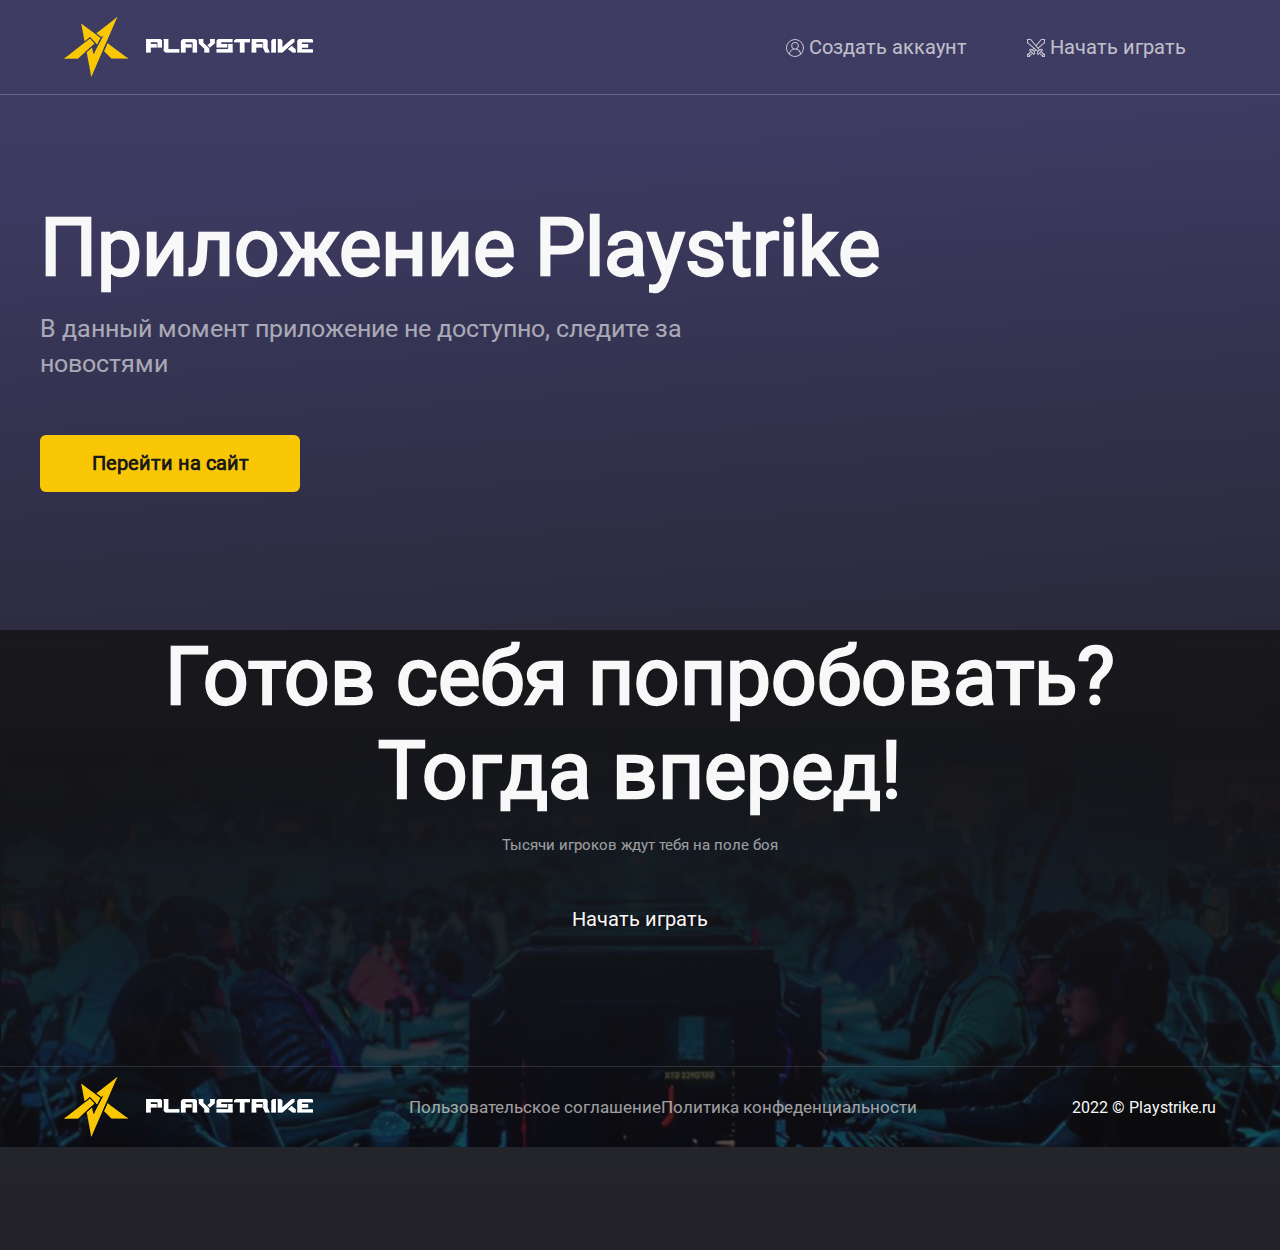
==== apps.html @ f4abbd1b "fix more" ====
<!DOCTYPE html>
<html lang="en">

<head>
	<meta charset="UTF-8">
	<meta http-equiv="X-UA-Compatible" content="IE=edge">
	<meta name="viewport" content="width=device-width, initial-scale=1.0">
	<link rel="icon" type="image/png" href="./assets/img/favicon.ico">
	<title>PlayStrike</title>
	<link rel="stylesheet" href='assets/css/reset.css'>
	<link rel="stylesheet" href='assets/css/swiper.min.css'>
	<link rel="stylesheet" href='assets/css/style.css'>
	<link rel="stylesheet" href='assets/css/wowjs.css'>
</head>

<body>
<div class="preloader">
  <div class="preloader__row">
    <div class="preloader__item"></div>
    <div class="preloader__item"></div>
  </div>
</div>
<header>
<div id="trailer" class="is_overlay" style="height: 70vh;min-height: 600px;">   

<div class="wallopers">
    <div class="headerMenu">
	<div class="headerMenuContent">
		<div class="logotype">
        
        <a href="#"><img src="assets/img/icons/playstrike.png"></a>
        </div>
<!---->
		<div class="navigatoin">
<!--
			<a href="">Главная</a>
			<a href="">Трансляции</a>
			<a href="">Лиги</a>
			<a href="">Приложение</a>
			<a href="">Аналитика</a>
-->
    <a href="https://my.playstrike.ru/auth/signup"><svg width="18" height="18" viewBox="0 0 18 18" xmlns="http://www.w3.org/2000/svg" class="zK0LQ"><path d="M15.364 2.636A8.941 8.941 0 0 0 9 0a8.941 8.941 0 0 0-6.364 2.636A8.941 8.941 0 0 0 0 9a8.94 8.94 0 0 0 2.636 6.364A8.941 8.941 0 0 0 9 18a8.941 8.941 0 0 0 6.364-2.636A8.941 8.941 0 0 0 18 9a8.941 8.941 0 0 0-2.636-6.364zM3.906 15.092A5.149 5.149 0 0 1 9 10.562c1.37 0 2.658.533 3.627 1.502a5.125 5.125 0 0 1 1.467 3.028A7.91 7.91 0 0 1 9 16.945a7.909 7.909 0 0 1-5.094-1.853zM9 9.475A2.737 2.737 0 0 1 6.266 6.74 2.737 2.737 0 0 1 9 4.008a2.737 2.737 0 0 1 2.734 2.733A2.737 2.737 0 0 1 9 9.475zm6.002 4.726a6.184 6.184 0 0 0-1.63-2.883 6.164 6.164 0 0 0-2.251-1.44 3.787 3.787 0 1 0-4.24.002c-.77.28-1.482.714-2.095 1.284A6.164 6.164 0 0 0 2.997 14.2 7.912 7.912 0 0 1 1.055 9c0-4.381 3.564-7.945 7.945-7.945S16.945 4.619 16.945 9a7.911 7.911 0 0 1-1.943 5.2z" fill="#FFF"></path></svg> Создать аккаунт</a>
    <a href="https://my.playstrike.ru/auth/signin"><svg width="18" height="18" viewBox="0 0 18 18" xmlns="http://www.w3.org/2000/svg" class="zK0LQ"><path d="M18 0h-3.936L8.999 6.003 3.937 0H0v3.937L6.278 9.23l-.867 1.028a2.635 2.635 0 0 0-3.262.371l-.373.373 1.492 1.492-2.341 2.34H0V18h3.164v-.927l2.341-2.34 1.492 1.49.373-.372a2.64 2.64 0 0 0 .37-3.262L9 11.527l1.26 1.062a2.64 2.64 0 0 0 .37 3.262l.373.373 1.492-1.492 2.34 2.341V18H18v-3.164h-.927l-2.34-2.341 1.49-1.492-.372-.373a2.635 2.635 0 0 0-3.263-.37l-.865-1.027L18 3.936V0zM2.11 16.945H1.054v-1.054h.309l.745.745v.31zm.745-1.054l-.746-.746 1.905-1.904.61.61.135.135-1.904 1.905zm4.078-1.223L3.33 11.067a1.582 1.582 0 0 1 1.801.31l1.492 1.49c.486.487.589 1.213.309 1.801zm.111-2.871l-.84-.841.88-1.045 1.099.926-1.139.96zm9.901 4.094v1.054h-1.054v-.309l.745-.745h.31zm-1.054-.746l-.746.746-1.904-1.905.135-.135.61-.61 1.905 1.904zm-3.023-3.769a1.582 1.582 0 0 1 1.8-.31l-3.6 3.602a1.585 1.585 0 0 1 .308-1.8l1.492-1.492zm-1.072-.42l-.84.84-9.901-8.35V1.055h2.391l8.35 9.901zm5.15-7.51l-5.903 4.98-1.354-1.605 4.865-5.766h2.391v2.391z" fill="#FFF"></path></svg> Начать играть</a>
		</div>

<!-- 		<div class="users">
		    <a href="Создать аккаунт"></a><a href="Войти"></a>
		</div> -->
	</div>
</div>
	<section class="main wow fadeInDown" data-wow-duration="2s"style="padding-top:12vh;margin: 0 auto;min-height: 600px;">
		<div class="container">
			<!-- <div class="main__logo">
				<img src="./assets/img/icons/logo-icon.svg" alt="">
			</div> -->
			<h1 class="main__title title">Приложение Playstrike </h1>
			<p class="main__description">В данный момент приложение не доступно, следите за новостями</p>
			<a href="https://my.playstrike.ru/auth/signup" class="button_yellow" style="margin:0; width:150px;">Перейти на сайт</a>

			<!--<div class="main__buttons df-jcsb-aic">
				<a class="button button_yellow-transparent df-jcsb-aic" style="/*background: #FAC704;
    color: #161616;margin-right: 8vw;*/margin-right:2vw;" href="https://my.playstrike.ru/auth/signup">Скачать на Mac <img class="apple__icon" src="./assets/img/icons/apple-icon.svg" alt=""></a>
				<a class="button button_yellow-transparent df-jcsb-aic"> Скачать на Windows <img
						src="./assets/img/icons/windows-icon.svg" alt=""></a>

			</div>-->
		<!--	<a href=""><p class="macos">Скачать версию приложения для MacOS 

						</p></a>-->
		</div>
	</section>

</div> 



</div>



</header>

	<!-- <header class="page__header df-jcsb-aic wow fadeInDown" data-wow-duration="0.5s">
		<a href="#">
			Для партнёров 
		</a>
		<div class="header__buttons df-jcsb-aic">
			<a class="button_white button">
				<img src="./assets/img/icons/download.svg" alt="">
				Скачать клиент
			</a>
			<a class="button button_yellow" href="https://my.playstrike.ru/">
				Личный кабинет
			</a>
			<div class="page__language js-dropdown">
				<p class="current__language">Ru <img src="./assets/img/icons/language-arrow.svg" alt="">
				</p>
				<ul class="page__language">
					<li>Ru</li>
					<li>En</li>
				</ul>
			</div>
		</div>
	</header> -->


<!--
	<section class="partners wow fadeInDown" data-wow-duration="0.5s">
		<div class="partners__swiper">
			<div class="swiper-wrapper">
				<div class="swiper-slide partners__slide slide-1">
					<img src="./assets/img/partners/logo-1.png" alt="">
				</div>
				<div class="swiper-slide partners__slide slide-2">
					<img src="./assets/img/partners/logo-2.svg" alt="">
				</div>
				<div class="swiper-slide partners__slide slide-3">
					<img src="./assets/img/partners/logo-3.svg" alt="">
				</div>
				<div class="swiper-slide partners__slide slide-4">
					<img src="./assets/img/partners/logo-4.svg" alt="">
				</div>
				<div class="swiper-slide partners__slide slide-5">
					<img src="./assets/img/partners/logo-5.svg" alt="">
				</div>
				<div class="swiper-slide partners__slide slide-6">
					<img src="./assets/img/partners/logo-6.svg" alt="">
				</div>
				<div class="swiper-slide partners__slide slide-7">
					<img src="./assets/img/partners/logo-7.svg" alt="">
				</div>
			</div>
		</div>
	</section>
-->
<!--
	<section class="benefits wow fadeInUp" data-wow-duration="1s" style="margin-top: 6vh;">
		<div class="container df-jcsb-aic">
			<div class="benefits__card card wow fadeInUp" data-wow-duration="0.5s" data-wow-delay="0.5s">
				<img class="benefits__image" src="./assets/img/benefits/1.png" alt="">
				<div class="benefits__text">
					<p class="benefits__title">Турниры PlayStrike</p>
					<p class="benefits__description">Профессиональные и любительские турниры с большими призовыми фондами</p>
				</div>
			</div>
			<div class="benefits__card card wow fadeInUp" data-wow-duration="0.5s" data-wow-delay="0.7s">
				<img class="benefits__image" src="./assets/img/benefits/2.png" alt="">
				<div class="benefits__text">
					<p class="benefits__title">Более 200 000 игроков</p>
					<p class="benefits__description">Играйте с друзьями и собирайте команды в огромном комьюнити игроков</p>
				</div>
			</div>
			<div class="benefits__card card wow fadeInUp" data-wow-duration="0.5s" data-wow-delay="0.9s">
				<img class="benefits__image" src="./assets/img/benefits/3.png" alt="">
				<div class="benefits__text">
					<p class="benefits__title">Быстрые сервера</p>
					<p class="benefits__description">Играйте с низким пингом на оффициальных серверах Steam</p>
				</div>
			</div>
			<div class="benefits__card card wow fadeInUp" data-wow-duration="0.5s" data-wow-delay="1.1s">
				<img class="benefits__image" src="./assets/img/benefits/4.png" alt="">
				<div class="benefits__text">
					<p class="benefits__title">Античит</p>
					<p class="benefits__description">Античит PlayStrike нового поколения обеспечит честную игру</p>
				</div>
			</div>
		</div>
	</section>
-->
<!-- 	<section class="news news__container wow fadeInUp" data-wow-duration="0.5s" style="    background: #2223299c;
	    padding-top: 42px;">
	    <h2 class="promotions__title title" style="margin-bottom: 4.8vh;">Свежие новости</h2>
	    <div class="news__swiper">
	        <div class="swiper-wrapper">
	            <div class="swiper-slide">
	                <img src="./assets/img/tournaments/1.png" alt="">
	                <p class="news__title">----<span class="online">Онлайн</span>---- NAC Sport Championship 2020</p>
	            </div>
	            <div class="swiper-slide">
	                <img src="./assets/img/tournaments/2.png" alt="">
	                <p class="news__title">----<span class="online">Онлайн</span>---- MAJOR STOCKHOLM 2021</p>
	            </div>
	            <div class="swiper-slide">
	                <img src="./assets/img/tournaments/3.png" alt="">
	                <p class="news__title">----<span class="online">Онлайн</span>---- THE ELEAGUE - CS:GO Premier</p>
	            </div>
	            <div class="swiper-slide">
	                <img src="./assets/img/tournaments/4.png" alt="">
	                <p class="news__title">----<span class="online">Онлайн</span>---- IEM KATOWICE CS:GO</p>
	            </div>
	        </div>
	        <div class="swiper__arrows">
	            <button class="swiper-button-prev news__arrow news__arrow_left"></button>
	            <button class="swiper-button-next news__arrow news__arrow_right"></button>
	        </div>
	    </div>
	</section> -->
<!--

	<section class="games">
		<div class="container df-jcsb-aic">
			<div class="games__card active js-game  wow slideInLeft" data-wow-duration="0.5s">
				<div class="games__image">
					<img class="games-img-pc" src="./assets/img/backgrounds/game-dota-preview.png" alt="">
					<img class="games__image_gold-wrapper games-img-pc" src="./assets/img/backgrounds/game-dota-back.svg" alt="">
					<img class="games-img-phone" src="./assets/img/backgrounds/game-dota-preview-mobile.png" alt="">
					<a  href="https://my.playstrike.ru/" class="games__download">Создать аккаунт</a>
				</div>
				<p class="games__title">DOTA 2</p>
			</div>
			<div class="games__card js-game  wow slideInRight" data-wow-duration="0.5s">
				<div class="games__image">
					<img class="games-img-pc" src="./assets/img/backgrounds/game-cs-preview.png" alt="">
					<img class="games__image_gold-wrapper games-img-pc" src="./assets/img/backgrounds/game-cs-back.svg" alt="">
					<img class="games-img-phone" src="./assets/img/backgrounds/game-cs-preview-mobile.png" alt="">
					<a href="https://my.playstrike.ru/" class="games__download">Создать аккаунт</a>
				</div>
				<p class="games__title"> CS:GO</p>
			</div>
		</div>
	</section>
	<section class="instructions">
		<div class="container wow fadeInUp" data-wow-duration="0.5s">
			<h2 class="instructions__title">Как играть</h2>
			<div class="df-jcsb-aic instructions__cards">
				<div class="instructions__card card">
					<img class="instructions__image" src="./assets/img/instructions/1.png" alt="">
					<p class="instructions__number">1</p>
					<p class="instructions__card-text">Регистрируй аккаунт</p>
				</div>
				<div class="instructions__card card">
					<img class="instructions__image" src="./assets/img/instructions/2.png" alt="">
					<p class="instructions__number">2</p>
					<p class="instructions__card-text">Пополняй счёт</p>
				</div>
				<div class="instructions__card card">
					<img class="instructions__image" src="./assets/img/instructions/3.png" alt="">
					<p class="instructions__number">3</p>
					<p class="instructions__card-text">Подключайся к матчу или создавай свой</p>
				</div>
				<div class="instructions__card card">
					<img class="instructions__image" src="./assets/img/instructions/4.png" alt="">
					<p class="instructions__number">4</p>
					<p class="instructions__card-text">Играй и побеждай</p>
				</div>
				<div class="instructions__card card">
					<img class="instructions__image" src="./assets/img/instructions/5.png" alt="">
					<p class="instructions__number">5</p>
					<p class="instructions__card-text">Легко выводи выигрыш</p>
				</div>
			</div>
		</div>
	</section>

	<section class="promotions">
		<div class="container wow slideInRight" data-wow-duration="0.5s">
			<h2 class="promotions__title title"> Акции и бонусы от PlayStrike</h2>
			<div class="promotions__card">
				<div class="promotions__card-title">Акции и бонусы</div>
				<div class="promotions__card-descriptions">Пополни баланс  сегодня и получи Profeccional подписку на 30 дней</div>
				<a href="https://my.playstrike.ru/" class="button button_white promotions__button">Создать аккаунт</a>
			</div>
		</div>
	</section>
-->
<!--
	<section class="players wow fadeInUp" data-wow-duration="0.5s">
		<div class="container">
			<h2 class="professional__title title">Профессиональные игроки</h2>
			<p class="players__description">Повседневная практика показывает, что сложившаяся структура организации требуют
				определения и уточнения системы обучения кадров, соответствует насущным потребностям.</p>
			<div class="players__swiper-small">
				<div class="swiper-wrapper">
					<div class="swiper-slide">
						<img src="./assets/img/players/1.png" alt="">
						<p class="players__slider-small-title">
							DEAMOND
						</p>
					</div>
					<div class="swiper-slide">
						<img src="./assets/img/players/2.png" alt="">
						<p class="players__slider-small-title">
							KILLMONGER
						</p>
					</div>
					<div class="swiper-slide">
						<img src="./assets/img/players/3.png" alt="">
						<p class="players__slider-small-title">
							4GAMER
						</p>
					</div>
					<div class="swiper-slide">
						<img src="./assets/img/players/4.png" alt="">
						<p class="players__slider-small-title">
							PLAYDOGGER
						</p>
					</div>
					<div class="swiper-slide">
						<img src="./assets/img/players/5.png" alt="">
						<p class="players__slider-small-title">
							GOODKILLER
						</p>
					</div>
				</div>
				<div class="swiper__arrows">
					<button class="swiper-button-prev players__arrow players__arrow_left"></button>
					<button class="swiper-button-next players__arrow players__arrow_right"></button>
				</div>
			</div>
		</div>
		<div class="container">
			<div class="players__swiper">
				<div class="swiper-wrapper">
					<div class="swiper-slide">
						<div class="slider__wrapper">
							<img src="./assets/img/players/1.png" alt="">
							<div class="players__info">
								<p class="players__info-nickname">
									DEAMOND
								</p>
								<p class="players__info-name">
									Ивана Сирнова
								</p>
								<p class="players__info-team">
									Team: NAVI
								</p>
								<p class="players__info-description">
									Я знаком с проектом PlayStrike уже несколько месяцев и остаюсь доволен высоким уровнем
									профессионализма
									команды, которая совершенствует свой продукт каждый день.
								</p>
							</div>
						</div>
					</div>
					<div class="swiper-slide">
						<div class="slider__wrapper">
							<img src="./assets/img/players/2.png" alt="">
							<div class="players__info">
								<p class="players__info-nickname">
									Killmonger
								</p>
								<p class="players__info-name">
									Никита Ильин
								</p>
								<p class="players__info-team">
									Team: NAVI
								</p>
								<p class="players__info-description">
									Проект "PlayStrike" подарил нам один из самых удобных игровых сервисов. Вспоминая начало своей
									карьеры,
									могу сказать с увереностью, что подобного ресурса очень не хватало.
								</p>
							</div>
						</div>
					</div>
					<div class="swiper-slide">
						<div class="slider__wrapper">
							<img src="./assets/img/players/3.png" alt="">
							<div class="players__info">
								<p class="players__info-nickname">
									4gamer
								</p>
								<p class="players__info-name">
									Сергей Харитонов
								</p>
								<p class="players__info-team">
									Team: NAVI
								</p>
								<p class="players__info-description">
									Хочу отметить прекрасную логику и прозрачность ресурса - четкая система ранжирования уровней игроков,
									позволяет соперничать с опонентами соответсвующего уровня.
								</p>
							</div>
						</div>
					</div>
					<div class="swiper-slide">
						<div class="slider__wrapper">
							<img src="./assets/img/players/4.png" alt="">
							<div class="players__info">
								<p class="players__info-nickname">
									PlayDogger
								</p>
								<p class="players__info-name">
									Александр Блуд
								</p>
								<p class="players__info-team">
									Team: NAVI
								</p>
								<p class="players__info-description">
									Очень доволен предоставленной свободой действий в платформе: гибкое создание турнира, формирование
									команды, общение и стриминг - все это дает гибкость и вариативность принимаемых решений.
								</p>
							</div>
						</div>
					</div>
					<div class="swiper-slide">
						<div class="slider__wrapper">
							<img src="./assets/img/players/5.png" alt="">
							<div class="players__info">
								<p class="players__info-nickname">
									GoodKiller
								</p>
								<p class="players__info-name">
									Никита Кожевников
								</p>
								<p class="players__info-team">
									Team: NAVI
								</p>
								<p class="players__info-description">
									Прозрачная партнерская система и функционал стриминга помогает мне транслировать свои игры и общаться
									с
									аудиторией и за рамками профессиональной деятельности.
								</p>
							</div>
						</div>
					</div>
				</div>
			</div>
        </div>
	</section>
	
-->
	
	
<!--
	<section class="banner">
		<div class="container  df-jcsb-aic">
			<p>Бонус 500 BS для новых игроков</p>
			<a href="https://my.playstrike.ru/" class="button button_yellow">Создать аккаунт</a>
		</div>
	</section>
	<section class="stars wow fadeInUp" data-wow-duration="0.5s">
		<div class="container">
			<div class="stars__banner df-jcsb-aic">
				<div class="stars__banner-card">
					<p class="stars__banner-title">20000</p>
					<p class="stars__banner-description">Игроков</p>
				</div>
				<div class="stars__banner-card">
					<p class="stars__banner-title">87</p>
					<p class="stars__banner-description">Турниров</p>
				</div>
				<div class="stars__banner-card">
					<p class="stars__banner-title">5172</p>
					<p class="stars__banner-description">Матчей сыграно</p>
				</div>
			</div>

			<h2 class="stars__title title  wow fadeInUp" data-wow-duration="0.5s">Звёзды PlayStrike</h2>
			<p class="stars__description  wow fadeInUp" data-wow-duration="0.5s">Задача организации, в особенности же новая
				модель организационной деятельности
				позволяет </p>

			<div class="stars__cards">
				<div class="stars__card df-jcsb-aic  wow fadeInLeft" data-wow-duration="0.5s">
					<div class="stars__team df-jcsb-aic">
						<img class="stars__team-logo" src="./assets/img/teams/logo-team-7.png" alt="">
						<p class="stars__team-name">PlayFair Display$$$</p>
					</div>
					<div class="stars__info df-jcsb-aic">
						<div class="stars__rating">
							<p class="stars__info-title">Рейтинг</p>
							<p class="stars__info-text">2971</p>
						</div>
						<div class="stars__tournaments">
							<p class="stars__info-title">Турниров</p>
							<p class="stars__info-text">45</p>
						</div>
						<div class="stars__earned">
							<p class="stars__info-title">Выиграно</p>
							<p class="stars__info-text">200 029 BS</p>
						</div>
						<div class="stars__members">
							<p class="stars__info-title">Участников</p>
							<p class="stars__info-text">14/15</p>
						</div>
					</div>
					<div class="stars__achievments df-jcsb-aic">
						<img src="./assets/img/awards/1.png" alt="">
						<img src="./assets/img/awards/2.png" alt="">
						<img src="./assets/img/awards/3.png" alt="">
						<img src="./assets/img/awards/4.png" alt="">

					</div>
				</div>
				<div class="stars__card df-jcsb-aic wow fadeInRight" data-wow-duration="0.5s">
					<div class="stars__team df-jcsb-aic">
						<img class="stars__team-logo" src="./assets/img/teams/logo-team-6.png" alt="">
						<p class="stars__team-name">PlayFair Display$$$</p>
					</div>
					<div class="stars__info df-jcsb-aic">
						<div class="stars__rating">
							<p class="stars__info-title">Рейтинг</p>
							<p class="stars__info-text">2940</p>
						</div>
						<div class="stars__tournaments">
							<p class="stars__info-title">Турниров</p>
							<p class="stars__info-text">40</p>
						</div>
						<div class="stars__earned">
							<p class="stars__info-title">Выиграно</p>
							<p class="stars__info-text">190 095 BS</p>
						</div>
						<div class="stars__members">
							<p class="stars__info-title">Участников</p>
							<p class="stars__info-text">12/15</p>
						</div>
					</div>
					<div class="stars__achievments df-jcsb-aic">
						<img src="./assets/img/awards/1.png" alt="">
						<img src="./assets/img/awards/3.png" alt="">
						<img src="./assets/img/awards/4.png" alt="">
					</div>
				</div>
				<div class="stars__card df-jcsb-aic wow fadeInLeft" data-wow-duration="0.5s">
					<div class="stars__team df-jcsb-aic">
						<img class="stars__team-logo" src="./assets/img/teams/logo-team-3.png" alt="">
						<p class="stars__team-name">PlayFair Display$$$</p>
					</div>
					<div class="stars__info df-jcsb-aic">
						<div class="stars__rating">
							<p class="stars__info-title">Рейтинг</p>
							<p class="stars__info-text">2853</p>
						</div>
						<div class="stars__tournaments">
							<p class="stars__info-title">Турниров</p>
							<p class="stars__info-text">38</p>
						</div>
						<div class="stars__earned">
							<p class="stars__info-title">Выиграно</p>
							<p class="stars__info-text">180 571 BS</p>
						</div>
						<div class="stars__members">
							<p class="stars__info-title">Участников</p>
							<p class="stars__info-text">15/15</p>
						</div>
					</div>
					<div class="stars__achievments df-jcsb-aic">
						<img src="./assets/img/awards/1.png" alt="">
						<img src="./assets/img/awards/2.png" alt="">
						<img src="./assets/img/awards/4.png" alt="">
					</div>
				</div>
				<div class="stars__card df-jcsb-aic wow fadeInRight" data-wow-duration="0.5s">
					<div class="stars__team df-jcsb-aic">
						<img class="stars__team-logo" src="./assets/img/teams/logo-team-4.png" alt="">
						<p class="stars__team-name">PlayFair Display$$$</p>
					</div>
					<div class="stars__info df-jcsb-aic">
						<div class="stars__rating">
							<p class="stars__info-title">Рейтинг</p>
							<p class="stars__info-text">2734</p>
						</div>
						<div class="stars__tournaments">
							<p class="stars__info-title">Турниров</p>
							<p class="stars__info-text">60</p>
						</div>
						<div class="stars__earned">
							<p class="stars__info-title">Выиграно</p>
							<p class="stars__info-text">150 345 BS</p>
						</div>
						<div class="stars__members">
							<p class="stars__info-title">Участников</p>
							<p class="stars__info-text">15/15</p>
						</div>
					</div>
					<div class="stars__achievments df-jcsb-aic">
						<img src="./assets/img/awards/1.png" alt="">
						<img src="./assets/img/awards/2.png" alt="">
						<img src="./assets/img/awards/3.png" alt="">
					</div>
				</div>
				<div class="stars__card df-jcsb-aic wow fadeInLeft" data-wow-duration="0.5s">
					<div class="stars__team df-jcsb-aic">
						<img class="stars__team-logo" src="./assets/img/teams/logo-team-5.png" alt="">
						<p class="stars__team-name">PlayFair Display$$$</p>
					</div>
					<div class="stars__info df-jcsb-aic">
						<div class="stars__rating">
							<p class="stars__info-title">Рейтинг</p>
							<p class="stars__info-text">2537</p>
						</div>
						<div class="stars__tournaments">
							<p class="stars__info-title">Турниров</p>
							<p class="stars__info-text">29</p>
						</div>
						<div class="stars__earned">
							<p class="stars__info-title">Выиграно</p>
							<p class="stars__info-text">148 546 BS</p>
						</div>
						<div class="stars__members">
							<p class="stars__info-title">Участников</p>
							<p class="stars__info-text">15/15</p>
						</div>
					</div>
					<div class="stars__achievments df-jcsb-aic">
						<img src="./assets/img/awards/2.png" alt="">
						<img src="./assets/img/awards/3.png" alt="">
						<img src="./assets/img/awards/4.png" alt="">
					</div>
				</div>
			</div>
		</div>
	</section>
-->
<!--

	<section class="statistic">
		<div class="container statistic__wrapper">
			<img src="./assets/img/previews/app-preview-1.png" class=" wow fadeInLeft" data-wow-duration="0.5s" alt="">
			<div class="statistic__info wow fadeInRight" data-wow-duration="0.5s">
				<h2 class="statistic__title">Подробная статистика</h2>
				<p class="statistic__description">
					Подробная расширенная статистика позволит вам отслеживать свой прогресс по
					мере повышения рейтинга. Гибкая система оценок позволит Вам ставить новые цели и достигать их каждый день, а
					отбор экспертами PlayStrike будет основываться на ваших рейтинговых достижениях.
				</p>
				<a href="https://my.playstrike.ru/" class="button button_yellow">Создать аккаунт</a>
			</div>
		</div>
	</section>

	<section class="application">
		<div class="container application__wrapper">
			<div class="application__info wow fadeInLeft" data-wow-duration="0.5s">
				<h2 class="application__title">Удобное приложение PlayStrike</h2>
				<p class="application__description">
					Повседневная практика показывает, что сложившаяся структура организации требуют определения и уточнения
					системы обучения кадров, соответствует насущным потребностям. Идейные соображения высшего порядка, а также
					рамки и место обучения кадров требуют определения и уточнения системы обучения кадров
				</p>
				<div class="application__platforms">
					<div class="platform__card">
						<img src="./assets/img/icons/pk-icon.svg" alt="">
						<p>
							ПК
						</p>
					</div>
					<div class="platform__card">
						<img src="./assets/img/icons/browser-icon.svg" alt="">
						<p>
							Браузер
						</p>
					</div>
					<div class="platform__card">
						<img src="./assets/img/icons/phone-icon.svg" alt="">
						<p>
							Телефоны
						</p>
					</div>
				</div>
				<div class="application__buttons df-jcsb-aic">
					<a class="button button_yellow-transparent df-jcsb-aic">Скачать на Mac <img class="apple__icon"
							src="./assets/img/icons/apple-icon.svg" alt=""></a>
					<a class="button button_yellow-transparent df-jcsb-aic"> Скачать на Windows <img
							src="./assets/img/icons/windows-icon.svg" alt=""></a>
				</div>
			</div>
			<img class="application__image wow fadeInRight" data-wow-duration="0.5s"
				src="./assets/img/previews/app-preview-2.png" alt="">
		</div>
	</section>
-->

<div class="neFooter">
    <div class="neFooterContent">
        <div class="footerAgit" style="">
        <h1>Готов себя попробовать? Тогда вперед!</h1>
        <p>Тысячи игроков ждут тебя на поле боя</p>
        <a href="https://my.playstrike.ru/auth/signup">Начать играть</a>
        </div>
        <div class="footerLink">
            <div class="footerLinkContent">
            <div class="logoFooter"><img src="assets/img/icons/playstrike.png" alt=""></div>
            <div class="documents">
            <a href="">Пользовательское соглашение</a>
            <a href="">Политика конфеденциальности</a></div>
            <div class="social"></div>
            <span>2022 © Playstrike.ru</span>
        </div>
        </div>
    </div>
</div>


<!--

	<footer class="footer">
		<div class="container">
			<div class="df-jcsb-aic">
				<a href="#">
					<img class="footer__logo" src="./assets/img/icons/logo-icon.svg" alt="">
				</a>
				<div class="footer__menu">
					<div class="menu__item">
						<p class="menu__title"> Новости
						</p>
						<div class="menu__links">
							<a href="#" class="menu__link">Обновление 1.2</a>
							<a href="#" class="menu__link">Рейтинг игроков</a>
							<a href="#" class="menu__link">Лучшие команды</a>
						</div>
					</div>
					<div class="menu__item">
						<p class="menu__title"> Турниры
						</p>
						<div class="menu__links">
							<a href="#" class="menu__link">Любительские</a>
							<a href="#" class="menu__link">Профессионаьные</a>
							<a href="#" class="menu__link">Трансляции</a>
						</div>
					</div>
					<div class="menu__item">
						<p class="menu__title"> Трансляции
						</p>
						<div class="menu__links">
							<a href="#" class="menu__link">Прямые эфиры</a>
							<a href="#" class="menu__link">Записи матчей</a>
							<a href="#" class="menu__link">Турнирные игры</a>
						</div>
					</div>
					<div class="menu__item">
						<p class="menu__title"> О PlayStrike
						</p>
						<div class="menu__links">
							<a href="#" class="menu__link">Поддержка</a>
							<a href="#" class="menu__link">Партнёрам</a>
							<a href="#" class="menu__link">Как играть</a>
						</div>
					</div>
				</div>
				<div class="footer__buttons">
					<a class="button button_white df-jcsb-aic">Скачать на Mac <img class="apple__icon"
							src="./assets/img/icons/apple-icon-white.svg" alt=""></a>
					<a class="button button_white df-jcsb-aic"> Скачать на Windows <img
							src="./assets/img/icons/windows-icon-white.svg" alt=""></a>
					<div class="footer__socials df-jcsb-aic">
						<a class="footer__social-link" href="">
							<svg viewBox="0 0 11 23" fill="none">
								<path
									d="M2.80805 23V12.2077H0V8.322H2.80805V5.00307C2.80805 2.39504 4.46677 0 8.28882 0C9.83631 0 10.9806 0.150765 10.9806 0.150765L10.8904 3.77938C10.8904 3.77938 9.72344 3.76784 8.44996 3.76784C7.07167 3.76784 6.85085 4.41333 6.85085 5.48469V8.322H11L10.8195 12.2077H6.85085V23H2.80805Z"
									fill="#F8F8F8" class="icon__path"></path>
							</svg>
						</a>
						<a class="footer__social-link" href="">
							<svg viewBox="0 0 27 27" fill="none">
								<path
									d="M13.4964 8.99808C11.0175 8.99808 8.99454 11.0211 8.99454 13.5C8.99454 15.9789 11.0175 18.0019 13.4964 18.0019C15.9752 18.0019 17.9982 15.9789 17.9982 13.5C17.9982 11.0211 15.9752 8.99808 13.4964 8.99808ZM26.9985 13.5C26.9985 11.6357 27.0154 9.78837 26.9107 7.92748C26.806 5.76602 26.3129 3.84773 24.7324 2.26716C23.1485 0.683215 21.2336 0.19351 19.0722 0.0888138C17.2079 -0.0158819 15.3606 0.00100455 13.4997 0.00100455C11.6355 0.00100455 9.78819 -0.0158819 7.92734 0.0888138C5.76592 0.19351 3.84766 0.686593 2.26712 2.26716C0.683203 3.85111 0.193506 5.76602 0.0888122 7.92748C-0.0158816 9.79174 0.00100453 11.6391 0.00100453 13.5C0.00100453 15.3609 -0.0158816 17.2116 0.0888122 19.0725C0.193506 21.234 0.68658 23.1523 2.26712 24.7328C3.85103 26.3168 5.76592 26.8065 7.92734 26.9112C9.79156 27.0159 11.6389 26.999 13.4997 26.999C15.364 26.999 17.2113 27.0159 19.0722 26.9112C21.2336 26.8065 23.1518 26.3134 24.7324 24.7328C26.3163 23.1489 26.806 21.234 26.9107 19.0725C27.0188 17.2116 26.9985 15.3643 26.9985 13.5ZM13.4964 20.4268C9.66323 20.4268 6.56969 17.3332 6.56969 13.5C6.56969 9.66679 9.66323 6.57319 13.4964 6.57319C17.3295 6.57319 20.423 9.66679 20.423 13.5C20.423 17.3332 17.3295 20.4268 13.4964 20.4268ZM20.7067 7.90722C19.8118 7.90722 19.089 7.18448 19.089 6.2895C19.089 5.39452 19.8118 4.67179 20.7067 4.67179C21.6017 4.67179 22.3244 5.39452 22.3244 6.2895C22.3247 6.50202 22.283 6.7125 22.2018 6.90889C22.1206 7.10528 22.0015 7.28373 21.8512 7.434C21.7009 7.58427 21.5225 7.70342 21.3261 7.78462C21.1297 7.86583 20.9192 7.90749 20.7067 7.90722Z"
									fill="#F4F1EA" class="icon__path"></path>
							</svg>
						</a>

						<a class="footer__social-link" href="">
							<svg viewBox="0 0 23 23" fill="none">
								<path
									d="M22.6579 4.7311C21.8577 5.08568 20.998 5.32527 20.0943 5.43356C21.0268 4.87561 21.7244 3.99746 22.057 2.96298C21.1809 3.48334 20.2221 3.84962 19.2222 4.04589C18.5499 3.32797 17.6593 2.85212 16.6887 2.69222C15.7182 2.53232 14.722 2.69732 13.8548 3.16159C12.9877 3.62587 12.2981 4.36345 11.8931 5.25982C11.488 6.15619 11.3903 7.16119 11.615 8.11881C9.83986 8.02968 8.1033 7.56829 6.51802 6.76459C4.93274 5.96089 3.53417 4.83284 2.41307 3.45364C2.02974 4.11489 1.80932 4.88156 1.80932 5.69806C1.8089 6.4331 1.98991 7.15688 2.33629 7.80518C2.68268 8.45348 3.18373 9.00626 3.79499 9.41448C3.08609 9.39192 2.39283 9.20037 1.77291 8.85577V8.91327C1.77284 9.94419 2.12944 10.9434 2.78221 11.7413C3.43498 12.5392 4.3437 13.0867 5.3542 13.2909C4.69657 13.4689 4.00711 13.4951 3.33787 13.3676C3.62297 14.2546 4.17832 15.0303 4.92618 15.5861C5.67403 16.1418 6.57695 16.4498 7.50853 16.4669C5.92712 17.7083 3.97409 18.3817 1.96362 18.3787C1.60748 18.3788 1.25165 18.358 0.897949 18.3164C2.9387 19.6286 5.31427 20.3249 7.74045 20.3222C15.9534 20.3222 20.4432 13.52 20.4432 7.62048C20.4432 7.42881 20.4384 7.23523 20.4297 7.04356C21.3031 6.41199 22.0569 5.62992 22.6559 4.73398L22.6579 4.7311Z"
									fill="#F8F8F8" class="icon__path"></path>
							</svg>
						</a>
						<a class="footer__social-link" href="">
							<svg viewBox="0 0 32 32" fill="none">
								<g clip-path="url(#clip0)">
									<path
										d="M31.3332 8.67594C31.152 8.02958 30.799 7.4444 30.3118 6.98261C29.8109 6.50661 29.1969 6.16612 28.5278 5.99327C26.0238 5.33327 15.9918 5.33327 15.9918 5.33327C11.8096 5.28569 7.62842 5.49497 3.47185 5.95994C2.80277 6.14556 2.18993 6.49365 1.68785 6.97327C1.19451 7.44794 0.83718 8.03327 0.650513 8.67461C0.202104 11.0903 -0.0157643 13.5431 -0.000153652 15.9999C-0.0161537 18.4546 0.20118 20.9066 0.650513 23.3253C0.83318 23.9639 1.18918 24.5466 1.68385 25.0173C2.17851 25.4879 2.79451 25.8279 3.47185 26.0079C6.00918 26.6666 15.9918 26.6666 15.9918 26.6666C20.1794 26.7143 24.3659 26.505 28.5278 26.0399C29.1969 25.8671 29.8109 25.5266 30.3118 25.0506C30.8052 24.5799 31.1558 23.9946 31.3318 23.3573C31.792 20.9425 32.0157 18.4887 31.9998 16.0306C32.0345 13.5621 31.811 11.0967 31.3332 8.67461V8.67594ZM12.8025 20.5653V11.4359L21.1492 16.0013L12.8025 20.5653Z"
										fill="#F4F1EA" class="icon__path"></path>
								</g>
								<defs>
									<clipPath id="clip0">
										<rect width="32" height="32" fill="white"></rect>
									</clipPath>
								</defs>
							</svg>
						</a>
					</div>
				</div>
			</div>
			<div class="footer__bottom">
				<a href="#">Пользовательское соглашение</a>
				<a href="#">Помощь</a>
				<a href="#">Все права защищены. 2021</a>
			</div>
		</div>
		<svg width="639" height="722" viewBox="0 0 126 143" fill="none" xmlns="http://www.w3.org/2000/svg"
		class="footer__back">
		<path
			d="M34.2261 15.8088L71.7106 49.3683L65.2214 65.0902L50.0422 46.4288L50.4525 48.4141L40.5359 57.6262L34.2261 15.8088Z"
			fill="#FAC704" />
		<path d="M50.9504 50.8967L60.1529 62.7016L27.6414 98.8003L0.40332 98.9503L50.9504 50.8967Z" fill="#FAC704" />
		<path
			d="M77.1265 43.9397L73.131 47.5999L63.5658 38.7246L104.496 0L53.7148 142.209L44.7026 83.3048L54.9196 72.5508L58.2117 88.2366L77.1265 43.9397Z"
			fill="#FAC704" />
		<path d="M85.4974 62.228L78.8032 81.1829L93.0449 98.5566L125.989 98.5965L85.4974 62.228Z" fill="#FAC704" />
	</svg>
	</footer>
-->
	<button class="to__top">
		<svg xmlns="http://www.w3.org/2000/svg" width="16" height="16" fill="none" class="bi bi-chevron-double-up" viewBox="0 0 16 16">
			<path fill-rule="evenodd" d="M7.646 2.646a.5.5 0 0 1 .708 0l6 6a.5.5 0 0 1-.708.708L8 3.707 2.354 9.354a.5.5 0 1 1-.708-.708l6-6z"/>
			<path fill-rule="evenodd" d="M7.646 6.646a.5.5 0 0 1 .708 0l6 6a.5.5 0 0 1-.708.708L8 7.707l-5.646 5.647a.5.5 0 0 1-.708-.708l6-6z"/>
		</svg>
	</button>
<script>
  window.onload = function () {
    document.body.classList.add('loaded');
  }
</script><script>
  window.onload = function () {
    document.body.classList.add('loaded_hiding');
    window.setTimeout(function () {
      document.body.classList.add('loaded');
      document.body.classList.remove('loaded_hiding');
    }, 500);
  }
</script>
	<script src='./assets/scripts/slider.js'></script>
	<script src='./assets/scripts/wow.js'></script>
	<script src='./assets/scripts/index.js'></script>
</body>

</html>
---- assets/css/style.css ----
/*
* Prefixed by https://autoprefixer.github.io
* PostCSS: v8.3.6,
* Autoprefixer: v10.3.1
* Browsers: last 10 version
*/

/*
* Prefixed by https://autoprefixer.github.io
* PostCSS: v8.3.6,
* Autoprefixer: v10.3.1
* Browsers: last 10 version
*/
.preloader {
	/*фиксированное позиционирование*/
	position: fixed;
	/* координаты положения */
	left: 0;
	top: 0;
	right: 0;
	bottom: 0;
	/* фоновый цвет элемента */
	background: #e0e0e0;
	background: #212122;
	/* размещаем блок над всеми элементами на странице (это значение должно быть больше, чем у любого другого позиционированного элемента на странице) */
	z-index: 9999999;
}

.preloader__row {
	position: relative;
	top: 50%;
	left: 50%;
	width: 70px;
	height: 70px;
	margin-top: -35px;
	margin-left: -35px;
	text-align: center;
	animation: preloader-rotate 2s infinite linear;
}

.preloader__item {
	position: absolute;
	display: inline-block;
	top: 0;
	background-color: #337ab7;
	background-color: #FAC706;
	border-radius: 100%;
	width: 35px;
	height: 35px;
	animation: preloader-bounce 2s infinite ease-in-out;
}

.preloader__item:last-child {
	top: auto;
	bottom: 0;
	animation-delay: -1s;
}

@keyframes preloader-rotate {
	100% {
		transform: rotate(360deg);
	}
}

@keyframes preloader-bounce {

	0%,
	100% {
		transform: scale(0);
	}

	50% {
		transform: scale(1);
	}
}

.loaded_hiding .preloader {
	transition: 0.3s opacity;
	opacity: 0;
}

.loaded .preloader {
	display: none;
}

* {
	-webkit-box-sizing: border-box;
	-moz-box-sizing: border-box;
	box-sizing: border-box;
	margin: 0;
	padding: 0;

}

html {
	scroll-behavior: smooth;

}

body {
	position: relative;
	background: -o-linear-gradient(top, rgba(37, 37, 44, 1) 0%, #0C0C0E 100%);
	background: -webkit-gradient(linear, left top, left bottom, from(rgba(37, 37, 44, 1)), to(#0C0C0E));
	background: linear-gradient(180deg, rgba(37, 37, 44, 1) 0%, #0C0C0E 100%);
	min-height: 100vh;
	position: relative;
	scrollbar-width: thin;
	scrollbar-color: #d4aa70 #e4e4e4;
	position: relative;
	overflow:hidden;
}
body.loaded {
	overflow-y:auto;

}
body:after {
	content: '';
	position: absolute;
	top: 0;
	left: 0;
	width: 100%;
	height: 1250px;
	opacity: .2;
	background: -o-radial-gradient(50% 24.92%, 145.91% 78.47%, rgba(34, 34, 40, 0) 0%, #232328 100%), -o-linear-gradient(top, rgba(12, 12, 14, 0) 0%, #232328 100%);
	background: radial-gradient(145.91% 78.47% at 50% 24.92%, rgba(34, 34, 40, 0) 0%, #232328 100%), -webkit-gradient(linear, left top, left bottom, from(rgba(12, 12, 14, 0)), to(#232328));
	background: radial-gradient(145.91% 78.47% at 50% 24.92%, rgba(34, 34, 40, 0) 0%, #232328 100%), linear-gradient(180deg, rgba(12, 12, 14, 0) 0%, #232328 100%);
	z-index: -1;
}

body::-webkit-scrollbar {
	width: 10px;
}

body::-webkit-scrollbar-track {
	background: -webkit-gradient(linear, left top, left bottom, from(rgba(37, 37, 44, 1)), to(#0C0C0E));
	background: linear-gradient(180deg, rgba(37, 37, 44, 1) 0%, #0C0C0E 100%);
}

body::-webkit-scrollbar-thumb {
	-webkit-box-shadow: inset 2px 2px 5px 0 rgba(#fff, 0.5);
	box-shadow: inset 2px 2px 5px 0 rgba(#fff, 0.5);
	background-image: -webkit-gradient(linear, left top, left bottom, from(#d0368a), color-stop(99%, #708ad4));
	background-image: linear-gradient(180deg, #d0368a 0%, #708ad4 99%);
	border-radius: 20px;
}


.headerMenu {
	display: flex;
	margin: 0 auto;
	width: 100%;
	padding-top: 17px;
	padding-bottom: 17px;
	border-bottom: 1px solid #ffffff38;
}

.headerMenuContent {
	width: 90%;
	margin: 0 auto;
	display: flex;
	justify-content: space-between;
	align-items: center;
}


.logotype {
	width: 60px;
	height: 60px;
	width: auto;
}

.logotype img {
	width: 100%;
}

.navigatoin {
	display: flex;
	min-width: 460px;
	justify-content: space-between;
}

.navigatoin a {
	margin: 1%;
	margin: 0 auto;
	opacity: 0.7;
	transition: .2s linear;
}

.navigatoin a:hover {
	opacity: 1;
}

.is_overlay {
	display: block;
	width: 100%;
	height: 100vh;
	position: absolute;
	display: flex;
	top: 0;
	right: 0;
	bottom: 0;
	left: 0;
	overflow: hidden;
	width: 100%;
	height: 100vh;
	/*    height: 78vh; */
	position: relative;
	align-items: stretch;
}

#trailer {}

#trailer>video {
	position: absolute;
	top: 0;
	left: 0;
	width: 100%;
	height: 100%;
	min-width: 100%;
	min-height: 100%;
	width: auto;
	height: auto;
}

@media (min-aspect-ratio: 16/9) {
	#trailer>video {
		height: 300%;
		top: -100%;
	}
}

@media (max-aspect-ratio: 16/9) {
	#trailer>video {
		width: 300%;
		left: -100%;
	}
}

/* Если есть поддержка object-fit (Chrome/Chrome для Android, Safari в iOS 8 и Opera), используем его: */
@supports (object-fit: cover) {
	#trailer>video {
		top: 0;
		left: 0;
		width: 100%;
		height: 100%;
		object-fit: cover;
	}
}



.news__swiper {
	overflow: hidden;
}

.container {
	width: 1400px;
	width: 90%;
	margin: 0 auto;
}

section {
	margin: 200px 0;
	overflow: hidden;
}


@-webkit-keyframes gradient {
	0% {
		background: radial-gradient(circle at center, #FAC704 99%, rgba(0, 0, 0, 0) 100%, rgba(0, 0, 0, 0) 100%);
	}

	25% {
		background: radial-gradient(circle at center, rgba(250, 199, 4, 0.8) 74%, rgba(0, 0, 0, 0) 75%, rgba(0, 0, 0, 0) 100%);
	}

	50% {
		background: radial-gradient(circle at center, rgba(250, 199, 4, 0.5) 49%, rgba(0, 0, 0, 0) 50%, rgba(0, 0, 0, 0) 100%);
	}

	75% {
		background: radial-gradient(circle at center, rgba(250, 199, 4, 0.3) 24%, rgba(0, 0, 0, 0) 25%, rgba(0, 0, 0, 0) 100%);
	}

	100% {
		color: #F8F8F8;
		background: radial-gradient(circle at center, rgba(250, 199, 4, 0) 0%, rgba(0, 0, 0, 0) 0%, rgba(0, 0, 0, 0) 100%);
	}
}


@keyframes gradient {
	0% {
		background: -o-radial-gradient(center, circle, #FAC704 99%, rgba(0, 0, 0, 0) 100%, rgba(0, 0, 0, 0) 100%);
		background: radial-gradient(circle at center, #FAC704 99%, rgba(0, 0, 0, 0) 100%, rgba(0, 0, 0, 0) 100%);
	}

	25% {
		background: -o-radial-gradient(center, circle, rgba(250, 199, 4, 0.8) 74%, rgba(0, 0, 0, 0) 75%, rgba(0, 0, 0, 0) 100%);
		background: radial-gradient(circle at center, rgba(250, 199, 4, 0.8) 74%, rgba(0, 0, 0, 0) 75%, rgba(0, 0, 0, 0) 100%);
	}

	50% {
		background: -o-radial-gradient(center, circle, rgba(250, 199, 4, 0.5) 49%, rgba(0, 0, 0, 0) 50%, rgba(0, 0, 0, 0) 100%);
		background: radial-gradient(circle at center, rgba(250, 199, 4, 0.5) 49%, rgba(0, 0, 0, 0) 50%, rgba(0, 0, 0, 0) 100%);
	}

	75% {
		background: -o-radial-gradient(center, circle, rgba(250, 199, 4, 0.3) 24%, rgba(0, 0, 0, 0) 25%, rgba(0, 0, 0, 0) 100%);
		background: radial-gradient(circle at center, rgba(250, 199, 4, 0.3) 24%, rgba(0, 0, 0, 0) 25%, rgba(0, 0, 0, 0) 100%);
	}

	100% {
		color: #F8F8F8;
		background: -o-radial-gradient(center, circle, rgba(250, 199, 4, 0) 0%, rgba(0, 0, 0, 0) 0%, rgba(0, 0, 0, 0) 100%);
		background: radial-gradient(circle at center, rgba(250, 199, 4, 0) 0%, rgba(0, 0, 0, 0) 0%, rgba(0, 0, 0, 0) 100%);
	}
}


.df-jcsb-aic {
	display: -webkit-box;
	display: -ms-flexbox;
	display: flex;
	-webkit-box-pack: justify;
	-ms-flex-pack: justify;
	justify-content: space-between;
	-webkit-box-align: center;
	-ms-flex-align: center;
	align-items: center;
}

.header__buttons .button {
	margin-right: 20px;
}

.page__header {
	padding: 20px 75px 0;
}

.button {
	cursor: pointer;
	border-radius: 4px;
	background: #FAC704;
	color: #1A1A1C;
	font-size: 20px;
	line-height: 23px;
	font-weight: 500;
	padding: 7.5px 25px;
	-webkit-transition: .1s linear;
	-o-transition: .1s linear;
	transition: .1s linear;
	border: 1px solid rgba(0, 0, 0, 0);
}

.button_white {
	border: 1px solid #F8F8F8;
	color: #F8F8F8;
	background: none;
}

.button img {
	margin-right: 5px;
}

.page__language {
	position: relative;
}

.button:hover {
	-webkit-box-shadow: 0px 0px 10px 2px rgba(255, 255, 255, 0.4);
	box-shadow: 0px 0px 10px 2px rgba(255, 255, 255, 0.4);
}

.button:active {
	-webkit-box-shadow: 0px 0px 7px 1px rgba(255, 255, 255, 0.0);
	box-shadow: 0px 0px 7px 1px rgba(255, 255, 255, 0.0);
}


.button_yellow:active {
	-webkit-animation: gradient 100ms;
	animation: gradient 100ms;
	background: rgba(0, 0, 0, 0);
	color: #F8F8F8;
	border: 1px solid #F8F8F8;
}


.page__language ul {
	position: absolute;
	top: 120%;
	left: -30%;
	display: none;
	background: rgba(255, 255, 255, .05);
}

.page__language ul li {
	padding: 5px 15px;
	border-bottom: 1px solid rgba(255, 255, 255, .1);
	cursor: pointer;
	-webkit-transition: .1s linear;
	-o-transition: .1s linear;
	transition: .1s linear;
}

.page__language ul li:hover {
	color: #FAC704;
}

.page__language ul li:nth-last-child(1) {
	border-bottom: 0px solid white;
}

.page__language.active ul {
	display: block;
}

.current__language {
	cursor: pointer;
}

.main {
	text-align: center;
	/* margin-top: 11vh; */
	position: relative;
	z-index: 999999;
}

.main__description {
	width: 700px;
	/*	margin: 0 auto;*/
	font-weight: 500;
	font-size: 25px;
	line-height: 35px;
	text-align: left;
	float: left;
	margin-bottom: 6vh;
	padding-top: 2vh;
	opacity: 0.6;
}

.main__buttons {
	/*	max-width: 600px;
	max-width: 555px;
	margin: 0 auto;*/
	display: flex;
	justify-content: revert;
}

.main__description {
	/*	margin: 20px auto 50px;*/
}

.main__logo {
	width: 256px;
	margin: 100px auto 70px;
}

.main__logo img {
	width: 100%;
	height: 100%;
}

.title {
	font-weight: 900;
	font-size: 80px;
	line-height: 90px;
	text-align: center;
	text-align: left;
}

.button_yellow-transparent {
	padding: 20px 40px;
	color: #FAC704;
	font-weight: bold;
	font-size: 16px;
	line-height: 19px;
	background: rgba(250, 199, 4, 0.05);
	border: 2px solid #FAC704;
	-webkit-box-sizing: border-box;
	border-radius: 12px;
	/*
	box-sizing: border-box;
	-webkit-box-shadow: 2px 4px 4px rgba(0, 0, 0, 0.25);
	box-shadow: 2px 4px 4px rgba(0, 0, 0, 0.25);
*/
}

.button_yellow-transparent img {
	margin-left: 10px;
}

.apple__icon {
	margin-top: -5px;
}

.partners__slide {
	display: -webkit-box;
	display: -ms-flexbox;
	display: flex;
	-webkit-box-align: center;
	-ms-flex-align: center;
	align-items: center;
	-webkit-box-pack: center;
	-ms-flex-pack: center;
	justify-content: center;
	height: 100px;
}

.swiper-slides {
	-webkit-box-align: center;
	-ms-flex-align: center;
	align-items: center;
}

.slide-1 img {
	width: 160px;
	opacity: .5;
}

.slide-2 img {
	width: 87px;
}

.slide-3 img {
	width: 157px;
}

.slide-4 img {
	width: 68px;
}

.slide-5 img {
	width: 191px;
	opacity: .5;
}

.slide-6 img {
	width: 190px;
	opacity: .5;
}

.slide-7 img {
	width: 109px;
	opacity: .5;
}

.news__swiper .swiper-slide img {
	width: 100%;
	height: 250px;
	-o-object-fit: cover;
	object-fit: cover;
}

.news__container {
	top: -9vh;
	position: relative;
	padding: 0 150px;
	z-index: 9999999;
}

.news__container {
	position: relative;

}

.news__arrow {
	position: absolute;
	padding: 90px 40px;
	top: calc(50% - 90px);
	border: 0 solid #000;
	background: -o-linear-gradient(right, rgba(196, 196, 196, 0) 0%, rgba(191, 191, 191, 0.1) 117.5%);
	background: -webkit-gradient(linear, right top, left top, from(rgba(196, 196, 196, 0)), color-stop(117.5%, rgba(191, 191, 191, 0.1)));
	background: linear-gradient(270deg, rgba(196, 196, 196, 0) 0%, rgba(191, 191, 191, 0.1) 117.5%);
	-webkit-backdrop-filter: blur(80px);
	backdrop-filter: blur(80px);
	border-radius: 2px;
	-webkit-transition: .1s linear;
	-o-transition: .1s linear;
	transition: .1s linear;
	-webkit-box-shadow: 0px 0px 0px 0px #F8F8F8;
	box-shadow: 0px 0px 0px 0px #F8F8F8;
}

.news__arrow:after {
	content: '';
	position: absolute;
	top: calc(50% - 17px);
	left: calc(50% - 10px);
	background: url(../img/icons/arrow.svg);
	width: 21px;
	height: 34px;
}

.news__arrow.news__arrow_right:after {
	-webkit-transform: rotate(180deg);
	-ms-transform: rotate(180deg);
	transform: rotate(180deg);
}

.news__arrow.news__arrow_right {
	background: -o-linear-gradient(right, rgba(191, 191, 191, 0.1) 0%, rgba(196, 196, 196, 0) 117.5%);
	background: -webkit-gradient(linear, right top, left top, from(rgba(191, 191, 191, 0.1)), color-stop(117.5%, rgba(196, 196, 196, 0)));
	background: linear-gradient(270deg, rgba(191, 191, 191, 0.1) 0%, rgba(196, 196, 196, 0) 117.5%);
	right: 25px;
}

.news__arrow.news__arrow_left {
	left: 25px;
}

.news__arrow:hover {
	-webkit-box-shadow: 0px 0px 5px 0.2px #F8F8F8;
	box-shadow: 0px 0px 5px 0.2px #F8F8F8;

}

.news__arrow:active {
	-webkit-box-shadow: 0px 0px 0px 0px #F8F8F8;
	box-shadow: 0px 0px 0px 0px #F8F8F8;
}

.news__title {
	text-align: center;
	margin: 15px 0 10px;
	font-weight: 500;
	font-size: 20px;
	line-height: 23px;
}

.online {
	font-weight: 500;
	font-size: 16px;
	line-height: 19px;
	padding: 5px 14px;
	background-color: #F13939;
	border-radius: 21px;
	margin-right: 10px;
}

.card {
	display: -webkit-box;
	display: -ms-flexbox;
	display: flex;
	-webkit-box-pack: center;
	-ms-flex-pack: center;
	justify-content: center;
	-webkit-box-align: center;
	-ms-flex-align: center;
	align-items: center;
	-webkit-box-orient: vertical;
	-webkit-box-direction: normal;
	-ms-flex-direction: column;
	flex-direction: column;
}



.benefits .container {
	-webkit-box-align: flex-start;
	-ms-flex-align: flex-start;
	align-items: flex-start;
}

.benefits__header-title {
	text-align: center;
	margin: 80px 0 50px;
}

.benefits__card {
	max-width: 24%;
}

.benefits__title {
	font-weight: bold;
	font-size: 22px;
	line-height: 26px;
	text-align: center;
	margin: 0 0 20px;
}

.benefits__description {
	font-size: 18px;
	line-height: 21px;
	text-align: center;
}

.games {
	padding-top: 20px;
}

.games-img-phone {
	display: none;
}

.games__image {
	position: relative;
}

.games__card {
	cursor: pointer;
	overflow: hidden;
}




.games__card.active .games__title {
	color: #FAC704
}

.games__card.active~.games__card {
	z-index: 3;
}

.games__card img {
	transition: .2s linear;
}

.games__card.active img {
	position: relative;
	opacity: .6;
}

.games__card:nth-child(2) {
	position: relative;
	left: -5%;
}



.games__title {
	margin-top: 40px;
	font-size: 36px;
	line-height: 42px;
	text-align: center;
	text-shadow: 2px 4px 4px rgba(0, 0, 0, 0.25);
	-webkit-transition: .2s linear;
	-o-transition: .2s linear;
	transition: .2s linear;
}

.games__card.active .games__download {
	opacity: 1;
}

.instructions__cards {
	position: relative;
}

.instructions__cards:after {
	content: '';
	position: absolute;
	width: 90%;
	bottom: 36%;
	left: 5%;
	height: 5px;
	background: -o-linear-gradient(left, #FAC704 -1.63%, #FF7A00 101.63%);
	background: -webkit-gradient(linear, left top, right top, color-stop(-1.63%, #FAC704), color-stop(101.63%, #FF7A00));
	background: linear-gradient(90deg, #FAC704 -1.63%, #FF7A00 101.63%);
	z-index: -1;
}

.instructions__card {
	margin: 0;
	height: 270px;
	-webkit-box-align: center;
	-ms-flex-align: center;
	align-items: center;
	-webkit-box-pack: start;
	-ms-flex-pack: start;
	justify-content: start;
}

.games__download {
	position: absolute;
	bottom: 40px;
	left: 0;
	font-weight: 500;
	font-size: 18px;
	line-height: 21px;
	text-align: center;
	color: #FAC704;
	width: 100%;
	opacity: 0;
	-webkit-transition: .2s linear;
	-o-transition: .2s linear;
	transition: .2s linear;
}

.instructions__title {
	font-weight: 900;
	font-size: 48px;
	line-height: 56px;
	text-align: center;
	margin-bottom: 100px;
}

.instructions__image {
	max-width: 106px;
}

.instructions__number {
	cursor: pointer;
	margin: 30px 0 14px;
	font-weight: 500;
	font-size: 36px;
	line-height: 42px;
	text-align: center;
	color: #8A0074;
	min-width: 70px;
	min-height: 70px;
	background: url(../img/instructions/back.png) no-repeat center center /contain;
	display: -webkit-box;
	display: -ms-flexbox;
	display: flex;
	-webkit-box-align: center;
	-ms-flex-align: center;
	align-items: center;
	-webkit-box-pack: center;
	-ms-flex-pack: center;
	justify-content: center;
	position: relative;
}

.instructions__number:after {
	content: '';
	position: absolute;
	height: 115px;
	width: 190px;
	left: -100%;
	bottom: 70%;
	background: url(../img/instructions/light.svg);
	-webkit-transition: .2s linear;
	-o-transition: .2s linear;
	transition: .2s linear;
	opacity: 0;

}

.instructions__number:hover:after {
	content: '';
	opacity: 1;
}

.instructions__card-text {
	width: 210px;
	font-weight: 500;
	font-size: 20px;
	line-height: 23px;
	text-align: center;
}

.promotions__card {
	position: relative;
	margin-top: 80px;
	background: -o-linear-gradient(187.64deg, #7D70D1 0%, #134B48 100%);
	background: linear-gradient(262.36deg, #7D70D1 0%, #134B48 100%);
	border-radius: 25px;
	width: 100%;
	padding: 80px 120px 120px;
}

.promotions__card:after {
	content: '';
	position: absolute;
	height: 100%;
	bottom: -25%;
	right: 0;
	background: url(../img/backgrounds/promo-image-2.png) no-repeat center right /contain;
	width: 50%;
	height: 150%;

}

.promotions__card-descriptions {
	margin: 25px 0 40px;
	max-width: 600px;
	font-weight: bold;
	font-size: 36px;
	line-height: 42px;
}

.promotions__card-title {
	font-weight: 500;
	font-size: 28px;
	line-height: 33px;
}

.promotions__button {
	background: rgba(248, 248, 248, 0.1);
	font-weight: bold;
	font-size: 22px;
	line-height: 26px;
	padding: 17px 50px;
}

.players__description {
	margin: 40px auto;
	font-size: 18px;
	line-height: 21px;
	text-align: center;
	width: 650px;
}

.players__swiper-small .swiper-slide img {
	overflow: hidden;
	border: 4px solid transparent;
	border-radius: 53px;
	width: 100%;
	-o-object-fit: cover;
	object-fit: cover;
	width: 60px;
	height: 60px;
}

.players__slider-small-title {
	font-weight: 500;
	font-size: 14px;
	line-height: 16px;
	text-align: center;
	margin-top: 15px;
}

.players__swiper-small .swiper-slide {
	display: -webkit-box;
	display: -ms-flexbox;
	display: flex;
	-webkit-box-pack: justify;
	-ms-flex-pack: justify;
	justify-content: space-between;
	-webkit-box-align: center;
	-ms-flex-align: center;
	align-items: center;
	-webkit-box-orient: vertical;
	-webkit-box-direction: normal;
	-ms-flex-direction: column;
	flex-direction: column;
}

.players__swiper-small .swiper-slide.swiper-slide-active img {
	border: 4px solid #FAC704;

}

.players__swiper-small {
	max-width: 900px;
	overflow: hidden;
	margin: 0 auto;
}

.players .container {
	position: relative;
}

.players__arrow {
	position: absolute;
	padding: 50px 40px;
	top: calc(100% - 80px);
	border: 0 solid #000;
	background: -o-linear-gradient(right, rgba(196, 196, 196, 0) 0%, rgba(191, 191, 191, 0.1) 117.5%);
	background: -webkit-gradient(linear, right top, left top, from(rgba(196, 196, 196, 0)), color-stop(117.5%, rgba(191, 191, 191, 0.1)));
	background: linear-gradient(270deg, rgba(196, 196, 196, 0) 0%, rgba(191, 191, 191, 0.1) 117.5%);
	-webkit-backdrop-filter: blur(80px);
	backdrop-filter: blur(80px);
	border-radius: 2px;
	-webkit-transition: .1s linear;
	-o-transition: .1s linear;
	transition: .1s linear;
	-webkit-box-shadow: 0px 0px 0px 0px #F8F8F8;
	box-shadow: 0px 0px 0px 0px #F8F8F8;
}


.players__arrow:after {
	content: '';
	position: absolute;
	bottom: calc(50% - 17px);
	background: url(../img/icons/arrow.svg);
	width: 21px;
	height: 34px;
}

.players__arrow.players__arrow_right:after {
	-webkit-transform: rotate(180deg);
	-ms-transform: rotate(180deg);
	transform: rotate(180deg);
}

.players__arrow.players__arrow_right {
	background: -o-linear-gradient(right, rgba(191, 191, 191, 0.1) 0%, rgba(196, 196, 196, 0) 117.5%);
	background: -webkit-gradient(linear, right top, left top, from(rgba(191, 191, 191, 0.1)), color-stop(117.5%, rgba(196, 196, 196, 0)));
	background: linear-gradient(270deg, rgba(191, 191, 191, 0.1) 0%, rgba(196, 196, 196, 0) 117.5%);
	right: 50px;
}

.players__arrow.players__arrow_left {
	left: 50px;
}

.players__arrow:hover {
	-webkit-box-shadow: 0px 0px 5px 0.2px #F8F8F8;
	box-shadow: 0px 0px 5px 0.2px #F8F8F8;

}

.players__swiper {
	overflow: hidden;
}

.players__arrow:active {
	-webkit-box-shadow: 0px 0px 0px 0px #F8F8F8;
	box-shadow: 0px 0px 0px 0px #F8F8F8;
}

.players__swiper .swiper-slide-next .slider__wrapper,
.players__swiper .swiper-slide-prev .slider__wrapper {
	-webkit-transform: scale(0.8);
	-ms-transform: scale(0.8);
	transform: scale(0.8);
}

.slider__wrapper {
	-webkit-transform: scale(1);
	-ms-transform: scale(1);
	transform: scale(1);
	-webkit-transition: .2s linear;
	-o-transition: .2s linear;
	transition: .2s linear;

}

.players__swiper .slider__wrapper {
	display: -webkit-box;
	display: -ms-flexbox;
	display: flex;
	margin-left: 20px;
	-webkit-box-pack: start;
	-ms-flex-pack: start;
	justify-content: flex-start;
	background: #23252C;
	margin-top: 200px;
	border-radius: 18px;
	max-width: 700px;
	height: 400px;
	position: relative;
	padding: 40px;
}

.swiper-slide img {
	-webkit-transition: .2s linear;
	-o-transition: .2s linear;
	transition: .2s linear;
}

.players__swiper .swiper-slide-next img,
.players__swiper .swiper-slide-prev img {
	position: relative;
	height: 400px;
	-o-object-fit: contain;
	object-fit: contain;
	left: -5%;
	bottom: 40px;
}

.players__swiper .swiper-slide-active img {
	position: relative;
	height: 450px;
	-o-object-fit: contain;
	object-fit: contain;
	left: -6%;
	bottom: 90px;
}

.players__info {
	width: 100%;
}

.players__info-nickname {
	font-weight: 900;
	font-size: 34px;
	line-height: 40px;
}

.players__info-name {
	font-weight: 500;
	font-size: 22px;
	line-height: 26px;
	color: #606060;
}

.players__info-team {
	font-weight: 500;
	font-size: 22px;
	line-height: 26px;
	margin: 10px 0 30px;
}

.players__info-description {
	font-size: 18px;
	line-height: 21px;
	color: #BFBFBF
}

.banner {
	background: #23252C;
	padding: 40px;
	margin: 0;
}

.banner .container {
	-webkit-box-pack: center;
	-ms-flex-pack: center;
	justify-content: center;
	font-size: 30px;
	line-height: 35px;
	text-align: center;
}

.banner .container p {
	margin-right: 150px;
}

.through {
	position: relative;
}

.through:after {
	content: '';
	width: 100%;
	height: 2px;
	background-color: #FFFFFF;
	bottom: 35%;
	left: 0;
	position: absolute;
}


.stars {
	position: relative;
	padding-top: 400px;
	margin: 0;
}

.stars:after {
	position: absolute;
	content: '';
	background: -o-linear-gradient(top, rgba(20, 20, 24, 0.8) 0%, rgba(20, 20, 24, .9) 50%, #141418 100%), url(../img/backgrounds/land-info-back.jpg) no-repeat top left /100%;
	background: -webkit-gradient(linear, left top, left bottom, from(rgba(20, 20, 24, 0.8)), color-stop(50%, rgba(20, 20, 24, .9)), to(#141418)), url(../img/backgrounds/land-info-back.jpg) no-repeat top left /100%;
	background: linear-gradient(180deg, rgba(20, 20, 24, 0.8) 0%, rgba(20, 20, 24, .9) 50%, #141418 100%), url(../img/backgrounds/land-info-back.jpg) no-repeat top left /100%;
	top: 0;
	left: 0;
	width: 100%;
	height: 950px;
	z-index: -1;
}

.stars__banner {
	background: rgba(248, 248, 248, 0.05);
	-webkit-backdrop-filter: blur(40px);
	backdrop-filter: blur(40px);
	padding: 50px 100px;
	border: 2px solid #FAC704;
	-webkit-box-sizing: border-box;
	box-sizing: border-box;
	border-radius: 39px;
}

.stars__banner-title {
	font-size: 64px;
	line-height: 75px;
	text-align: center;
	color: #FAC704;
	text-shadow: 0px 4px 4px rgba(0, 0, 0, 0.25);
}

.stars__banner-description {
	font-size: 22px;
	line-height: 26px;
	text-align: center;
	color: #787878;
}

.stars__title {
	margin-top: 250px;
}

.stars__description {
	margin: 20px 0 60px;
	text-align: center;
}

.stars__card,
.stars__team,
.stars__info,
.stars__achievments {
	width: 100%;
}

.stars__card {
	margin-bottom: 20px;
	background: rgba(248, 248, 248, 0.05);
	max-height: 80px;
	padding: 20px 30px 20px 0;
}

.stars__team {
	-webkit-box-pack: start;
	-ms-flex-pack: start;
	justify-content: flex-start;
}

.stars__achievments {
	-webkit-box-pack: end;
	-ms-flex-pack: end;
	justify-content: flex-end;
}

.stars__achievments img {
	height: 40px;
	-o-object-fit: contain;
	object-fit: contain;
	margin-left: 15px;
}


.stars__team .stars__team-logo {
	max-height: 80px;
	min-width: 108px;
	-o-object-fit: contain;
	object-fit: contain;
	margin-right: 45px;
}

.stars__team .stars__team-name {
	font-weight: 500;
	font-size: 22px;
	line-height: 26px;
}

.stars__info-title {
	font-weight: 500;
	font-size: 16px;
	line-height: 19px;
	color: #606060;
}

.stars__info-text {
	font-weight: 500;
	font-size: 18px;
	line-height: 21px;
}

.application {
	overflow: hidden;
}

.statistic__wrapper,
.application__wrapper {
	display: -webkit-box;
	display: -ms-flexbox;
	display: flex;
	-webkit-box-pack: end;
	-ms-flex-pack: end;
	justify-content: flex-end;
	-webkit-box-align: center;
	-ms-flex-align: center;
	align-items: center;
}
.statistic__wrapper .button_yellow{
	margin-right: 0;
}
.statistic__info {
	text-align: right;
	margin-left: 100px;
	padding-bottom: 20px;
}

.statistic__info,
.application__info {
	min-width: 700px;
	overflow: hidden;
}

.application__info {
	text-align: left;
	margin-right: 100px;
}

.statistic__title,
.application__title {
	font-weight: 900;
	font-size: 48px;
	line-height: 56px;
}

.statistic__description,
.application__description {
	margin: 40px 0 40px;
	font-size: 18px;
	color: #BFBFBF;
}

.application__image {
	margin-right: -800px;
}

.application__platforms {
	display: -webkit-box;
	display: -ms-flexbox;
	display: flex;
	-webkit-box-pack: start;
	-ms-flex-pack: start;
	justify-content: flex-start;
	-webkit-box-align: center;
	-ms-flex-align: center;
	align-items: center;
	margin-bottom: 60px;
}

.platform__card {
	margin-right: 100px;
	display: -webkit-box;
	display: -ms-flexbox;
	display: flex;
	-webkit-box-align: center;
	-ms-flex-align: center;
	align-items: center;
	-webkit-box-pack: center;
	-ms-flex-pack: center;
	justify-content: center;
	-webkit-box-orient: vertical;
	-webkit-box-direction: normal;
	-ms-flex-direction: column;
	flex-direction: column;
}

.platform__card img {
	min-width: 40px;
	min-height: 40px;
	max-width: 40px;
	max-height: 40px;
}

.footer {
	background: #19191D;
	-webkit-box-shadow: 0px 4px 4px rgba(0, 0, 0, 0.25);
	box-shadow: 0px 4px 4px rgba(0, 0, 0, 0.25);
	padding: 90px 0 10px 0;
	position: relative;
	overflow: hidden;
}

.footer .container a {
	z-index: 1;
}

.footer__logo {
	width: 160px;
	-o-object-fit: contain;
	object-fit: contain;
	z-index: 1;
}

.footer__menu {
	display: -webkit-box;
	display: -ms-flexbox;
	display: flex;
	-ms-flex-pack: distribute;
	justify-content: space-around;
	-webkit-box-align: center;
	-ms-flex-align: center;
	align-items: center;
	width: 60%;

}

.menu__title {
	font-weight: bold;
	font-size: 20px;
	line-height: 23px;
	margin-bottom: 60px;
}

.menu__links {
	display: -webkit-box;
	display: -ms-flexbox;
	display: flex;
	-webkit-box-orient: vertical;
	-webkit-box-direction: normal;
	-ms-flex-direction: column;
	flex-direction: column;
}

.menu__link {
	margin-bottom: 30px;
	font-size: 16px;
	line-height: 19px;
	-webkit-transition: 0.2s ease-in-out;
	-o-transition: 0.2s ease-in-out;
	transition: 0.2s ease-in-out;
}

.menu__link:hover {
	color: #FAC704
}

.menu-link:nth-last-child(1) {
	margin-bottom: 0;
}

.icon__path {
	-o-object-fit: contain;
	object-fit: contain;
	-webkit-transition: 0.2s ease-in-out;
	-o-transition: 0.2s ease-in-out;
	transition: 0.2s ease-in-out;
}

.footer__social-link:hover .icon__path {
	fill: #FAC704;
}

.footer__social-link svg {
	max-width: 30px;
	max-height: 30px;
	width: 100%;
	height: 100%;

}

.facebook.icon__path {
	width: 13px !important;
}

.footer__buttons .button img {
	margin-left: 10px;
	margin-right: 0;
}

.footer__buttons .button {
	margin: 30px 0;
	padding: 20px 35px;
}

.footer__bottom {
	display: -webkit-box;
	display: -ms-flexbox;
	display: flex;
	margin-top: 60px;
}

.footer__bottom a {
	font-weight: bold;
	font-size: 16px;
	line-height: 19px;
	color: #606060
}

.footer__bottom a:nth-child(2) {
	margin-left: 100px;
}

.footer__bottom a:nth-child(3) {
	margin-left: auto;
}

.footer__back {
	position: absolute;
	left: -150px;
	top: -170px;
	opacity: .3;
	z-index: 0;
}

.footer__back path {
	fill: #606060;
}

@media screen and (max-width:1400px) {
	.container {
		width: 1200px;
		margin: 0 auto;
	}

	.games__card {
		width: 100%;
	}


	.players__swiper .swiper-slide-next img,
	.players__swiper .swiper-slide-prev img {
		position: relative;
		height: 300px;
		-o-object-fit: contain;
		object-fit: contain;
		left: -10%;
		bottom: -60px;
	}

	.players__swiper .swiper-slide-active img {
		position: relative;
		height: 350px;
		-o-object-fit: contain;
		object-fit: contain;
		left: -10%;
		bottom: -30px;
	}

	.stars:after {
		position: absolute;
		content: '';
		background: -o-linear-gradient(top, rgba(21, 21, 24, 0.8) 0%, rgba(21, 21, 24, .9) 50%, #151518 100%), url(../img/backgrounds/land-info-back.jpg) no-repeat top left /100%;
		background: -webkit-gradient(linear, left top, left bottom, from(rgba(21, 21, 24, 0.8)), color-stop(50%, rgba(21, 21, 24, .9)), to(#151518)), url(../img/backgrounds/land-info-back.jpg) no-repeat top left /100%;
		background: linear-gradient(180deg, rgba(21, 21, 24, 0.8) 0%, rgba(21, 21, 24, .9) 50%, #151518 100%), url(../img/backgrounds/land-info-back.jpg) no-repeat top left /100%;
		top: 0;
		left: 0;
		width: 100%;
		height: 750px;
		z-index: -1;
	}
}

@media screen and (max-width:1270px) {
	.container {
		width: 95%;
		margin: 0 auto;
	}

	.games__card {
		width: 100%;
	}


	.instructions__card-text {
		width: 190px;
	}

	.promotions__card:after {
		right: -50px;
		bottom: -35%;
	}

	.players__arrow_left {
		left: -30px !important;
	}

	.players__arrow_right {
		right: -30px !important;
	}

	.stars__info {
		width: 130%;
	}

	.stars__achievments {
		width: 70%;
	}

	.statistic__info,
	.application__info {
		min-width: 550px;
		max-width: 550px;
	}

	.statistic__info {
		margin-left: 50px;
	}

	.application__info {
		margin-right: 50px;
	}

	.application__image {
		margin-right: -600px;
	}
}

@media screen and (max-width:800px) {
	.to__top {
		display: none;
	}

	section {
		margin: 100px 0;
	}

	.title {
		font-size: 40px;
	}

	.main__description {
		font-size: 16px;
		margin-top: 0px;
	}

	.main__logo {
		margin: 0 auto 50px;
	}

	header .button_white,
	.main__buttons,
	.application__buttons,
	.footer__buttons .button_white {
		display: none;
	}

	.main__description {
		margin-bottom: 0;
	}

	.benefits__card {
		max-width: 300px;
	}


	.benefits__title {
		margin: 10px;
	}

	.benefits__description {
		font-size: 14px;
	}

	.df-jcsb-aic {
		-ms-flex-wrap: wrap;
		flex-wrap: wrap;
	}

	.games .container {
		-ms-flex-wrap: nowrap;
		flex-wrap: nowrap;
	}

	.games__title {
		font-size: 20px;
	}

	.instructions__title {
		margin-bottom: 30px;
		font-size: 36px;
	}

	.instructions__cards:after {
		display: none;
	}

	.instructions__card {
		margin-top: 40px;
	}

	.promotions__card {
		padding: 40px 60px 60px;
	}

	.promotions__card-descriptions {
		font-size: 30px;
	}

	.promotions__card:after {
		display: none;
	}

	.players__swiper .slider__wrapper {
		margin-top: 50px;
	}

	.players__description {
		margin-top: 20px;
		font-size: 14px;
	}

	.banner p {
		margin-right: 0px !important;
		text-align: center;
	}

	.banner .button {
		margin-top: 20px;
	}

	.stars {
		padding-top: 250px;
	}

	.stars__banner-title {
		font-size: 40px;
		line-height: 46px;
		margin-top: 30px;
	}

	.stars__banner-description {
		font-size: 16px;
	}

	.stars__title {
		margin-top: 50px;
	}

	.stars__card {
		max-height: 100%;
	}

	.stars__info {
		max-width: 100%;
		-webkit-box-ordinal-group: 3;
		-ms-flex-order: 2;
		order: 2;
		margin-top: 30px;
		padding-left: 30px;
	}

	.stars__achievments {
		max-width: 250px;
		-webkit-box-ordinal-group: 2;
		-ms-flex-order: 1;
		order: 1;
	}

	.stars__team {
		max-width: 400px;
	}

	.application__wrapper,
	.statistic__wrapper {
		-webkit-box-pack: start;
		-ms-flex-pack: start;
		justify-content: flex-start;
	}

	.application__wrapper>img {
		display: none;
	}

	.statistic__wrapper img {
		display: none;
	}

	.statistic__info {
		text-align: left;
		margin-left: 0;
	}

	.footer .container>.df-jcsb-aic {
		-webkit-box-orient: vertical;
		-webkit-box-direction: normal;
		-ms-flex-direction: column;
		flex-direction: column;
	}

	.footer__menu {
		margin: 40px 0;
		width: 100%;
	}

	.footer__socials {
		-ms-flex-wrap: nowrap;
		flex-wrap: nowrap;
	}

	.footer__social-link {
		margin-left: 30px;
	}

	.footer__back {
		top: 0;
	}
}

header {
	position: relative;
	z-index: 999999;
}

@media screen and (max-width:500px) {

	header.page__header {
		padding: 10px;
		-webkit-box-pack: justify;
		-ms-flex-pack: justify;
		justify-content: space-between;
	}

	header a {
		font-size: 16px;
	}

	.button {
		padding: 5px 12px;
		font-size: 16px;
	}

	.main__description {
		width: 100%;
	}

	.title {
		font-size: 30px;
		line-height: 36px;
	}

	.main__description {
		margin-top: 20px;
		font-size: 14px;
	}

	body:after {
		background: -o-radial-gradient(50% 24.92%, 145.91% 78.47%, rgba(34, 34, 40, 0) 0%, #232328 100%), -o-linear-gradient(top, rgba(12, 12, 14, 0) 0%, #232328 100%), url(../img/backgrounds/land-header-back.jpg) no-repeat top center /400%;
		background: radial-gradient(145.91% 78.47% at 50% 24.92%, rgba(34, 34, 40, 0) 0%, #232328 100%), -webkit-gradient(linear, left top, left bottom, from(rgba(12, 12, 14, 0)), to(#232328)), url(../img/backgrounds/land-header-back.jpg) no-repeat top center /400%;
		background: radial-gradient(145.91% 78.47% at 50% 24.92%, rgba(34, 34, 40, 0) 0%, #232328 100%), linear-gradient(180deg, rgba(12, 12, 14, 0) 0%, #232328 100%), url(../img/backgrounds/land-header-back.jpg) no-repeat top center /400%;
	}

	section {
		margin: 50px 0;
	}

	.news {
		margin: 0;
		padding: 10px;
	}

	.news__arrow {
		display: none;
	}

	.df-jcsb-aic {
		-webkit-box-pack: center;
		-ms-flex-pack: center;
		justify-content: center;
	}

	.games .container {
		-ms-flex-wrap: wrap;
		flex-wrap: wrap;
	}

	.games-img-pc {
		display: none;
	}

	.games-img-phone {
		display: block;
	}

	.games__title {
		margin: 0 0 30px;
	}

	.games__card.active .games-img-phone {
		background: -o-linear-gradient(top, rgba(31, 31, 36, 0) 19.27%, #000000 100%);
		background: -webkit-gradient(linear, left top, left bottom, color-stop(19.27%, rgba(31, 31, 36, 0)), to(#000000));
		background: linear-gradient(180deg, rgba(31, 31, 36, 0) 19.27%, #000000 100%);
		border: 5px solid #FAC704;
		-webkit-box-shadow: 0px 4px 36px rgba(250, 199, 4, 0.24);
		box-shadow: 0px 4px 36px rgba(250, 199, 4, 0.24);
	}


	.instructions__card {
		margin-top: 20px;
	}

	.instructions__card-text {
		font-size: 16px;
	}

	.instructions__number {
		font-size: 26px;
		min-width: 60px;
		min-height: 60px;
	}

	.instructions__number:after {
		left: -123%;
		bottom: 60%;
	}

	.players .slider__wrapper img {
		position: absolute;
		bottom: auto;
		left: auto;
		top: 20px;
		right: 10px;
		height: 120px;
		width: 120px;
		border-radius: 100%;
		border: 3px solid #FAC704;
	}

	.players__description {
		width: 95%;
	}

	.players .slider__wrapper {
		margin-left: 0;
	}

	.players__info-name {
		width: 150px;
	}

	.stars__banner-card {
		width: 100%;
	}

	.stars:after {
		background: -o-linear-gradient(top, rgba(21, 21, 24, 0.8) 0%, rgba(21, 21, 24, .9) 50%, #151518 100%), url(../img/backgrounds/land-info-back.jpg) no-repeat top center /200%;
		background: -webkit-gradient(linear, left top, left bottom, from(rgba(21, 21, 24, 0.8)), color-stop(50%, rgba(21, 21, 24, .9)), to(#151518)), url(../img/backgrounds/land-info-back.jpg) no-repeat top center /200%;
		background: linear-gradient(180deg, rgba(21, 21, 24, 0.8) 0%, rgba(21, 21, 24, .9) 50%, #151518 100%), url(../img/backgrounds/land-info-back.jpg) no-repeat top center /200%;
	}

	.stars {
		padding-top: 100px;
	}

	.stars__team .stars__team-logo {
		width: 45%;
		margin-right: 0;
		margin-bottom: 20px;
	}

	.stars__team {
		max-width: 100%;
		width: 100%
	}

	.stars__card {
		padding: 20px;
	}

	.stars__info {
		padding-left: 0;
		margin: 20px 0;
		-webkit-box-pack: justify;
		-ms-flex-pack: justify;
		justify-content: space-between;
	}

	.stars__info div:nth-child(1n) {
		width: 35%
	}

	.stars__info div:nth-child(1n+3) {
		margin-top: 20px;
	}

	.stars__achievments {
		-webkit-box-ordinal-group: 4;
		-ms-flex-order: 3;
		order: 3
	}

	.statistic__info,
	.application__info {
		min-width: 100%;
	}

	.footer__menu {
		max-width: 90%;
		-ms-flex-wrap: wrap;
		flex-wrap: wrap;
		-webkit-box-pack: justify;
		-ms-flex-pack: justify;
		justify-content: space-between;
	}

	.footer__menu .menu__item {
		margin-top: 20px;
	}

	.footer__menu .menu__item:nth-child(2n+2) {
		text-align: right;
	}

	.footer__menu .menu__title {
		margin-bottom: 20px;
	}

	.footer__menu .menu__link {
		margin-bottom: 10px;
	}

	.footer__bottom a:nth-child(2) {
		margin-left: 0;
	}

	.footer__bottom a:nth-child(3) {
		margin: 10px auto 0;
	}

	.footer__bottom {
		margin-top: 30px;
		-ms-flex-wrap: wrap;
		flex-wrap: wrap;
		-webkit-box-pack: justify;
		-ms-flex-pack: justify;
		justify-content: space-between;
	}
}

.to__top {
	position: fixed;
	bottom: 5%;
	right: 5%;
	width: 0px;
	height: 0px;
	background-color: #000;
	border-radius: 50%;
	-webkit-transition: .2s liner;
	-o-transition: .2s liner;
	transition: .2s liner;
	cursor: pointer;
	z-index: 11;
	-webkit-box-shadow: 0px 0px 10px 2px #000;
	box-shadow: 0px 0px 10px 2px #000;
	-webkit-transition: .2s linear;
	-o-transition: .2s linear;
	transition: .2s linear;
	opacity: 0;
	-webkit-transform: translate(-100%, -100%);
	-ms-transform: translate(-100%, -100%);
	transform: translate(-100%, -100%);

}

.to__top.active {
	width: 50px;
	height: 50px;
	opacity: 1;
	-webkit-transform: translate(0%, 0%);
	-ms-transform: translate(0%, 0%);
	transform: translate(0%, 0%);
}

.to__top svg {
	margin-top: -5px;
	width: 100%;
}

.to__top path {
	fill: #fff;
	-webkit-transition: .2s linear;
	-o-transition: .2s linear;
	transition: .2s linear;
}

.to__top:hover path {
	fill: #FAC704;
}

.to__top:active {
	-webkit-box-shadow: none;
	box-shadow: none;
}



.wallopers {

	width: 100%;
	/**/
	height: 100vh;
	background: #000000;
	z-index: 999;
	position: absolute;
	background: rgb(40, 36, 106);
	background: linear-gradient(176deg, rgba(40, 36, 106, 1) 19%, rgba(255, 186, 0, 1) 100%);
	background: linear-gradient(176deg, rgb(77 73 131 / 64%) 19%, rgb(35 35 41) 100%);

}

/*
.wallopers {
    width: 100%;
    height: 100vh;
    background: #000000;
    z-index: 999;
    position: absolute;
}
*/

.users {
	display: flex;
	justify-content: space-between;
	max-width: 460px;
	float: right;
	align-items: center;
}

.main .container {
	display: flex;
	flex-direction: column;
}

.macos {
	float: left;
	display: flex;
	width: auto;
	width: fit-content;
	opacity: 0.6;
	border-bottom: 1px dashed #FFFFFF;
	margin-top: 2vh;
	font-size: 17px;
}

.scrollImg {
	margin: 0 auto;
	display: flex;
	justify-content: center;
	position: absolute;
	bottom: 7vh;
	left: 0;
	right: 0;
	height: 78px;
	opacity: 0.6;
}

.promotions__title {
	text-align: center;
	font-size: 48px;
	margin: 0 auto;
}

.neFooter {
	background: url(../img/backgrounds/footer.png);
	width: 100%;
	background-size: cover;
	position: relative;
}

.neFooterContent {
	margin: 0 auto;
	display: flex;
	flex-direction: column;
	text-align: center;
}

.neFooterContent h1 {
	text-align: center;
	margin: 0 auto;
	font-size: 80px;
	font-weight: 900;
	max-width: 960px;
	margin-bottom: 2vh;
}

.neFooterContent p {
	text-align: center;
	margin: 0 auto;
	font-size: 1.2vw;
	opacity: 0.6;
	margin-bottom: 6vh;
}

.button_yellow{
	text-align: center;
	font-size: 20px;
	font-weight: 600;
	color: #191919;
	padding: 17px;
	border-radius: 6px;
	background-color: #FAC706;
	min-width: 260px;
	margin: 0 auto;
	display: flex;
	justify-content: center;
	transition: 0.3s;
	max-width: 200px;
}

.button_yellow:hover {
	opacity: 0.6;
}

.footerLink {
	border-top: 1px solid #ffffff22;
	padding-top: 20px;
	padding-bottom: 20px;
	/* bottom: 6vh; */
	display: flex;
	align-items: stretch;
}

.footerLinkContent {
	width: 90%;
	margin: 0 auto;
	display: flex;
	justify-content: space-between;
	align-items: center;
}

#logotype {
	background-color: inherit;
}

.documents {
	display: flex;
	align-items: center;
}

.documents a {
	background-color: inherit;
	color: #FFFFFF;
	opacity: 0.6;
	font-size: 17px;
	font-weight: 500;
}

.documents a:hover {
	opacity: 1;
	transition: 0.3s;
}

.logoFooter {
	display: flex;
	align-items: center;
	height: 40px;
}

.logoFooter img {
	width: 100%
}

.footerAgit {
	margin-bottom: 15vh;
	display: flex;
	justify-content: center;
	flex-direction: column;
}

.footer__links{
	display: flex;
	justify-content: space-between;
	align-items: center;
	width:200px;
}
.footer__links img{
	width:30px;
	height:30px;
}
.footer__links a{
opacity: 0.6;
transition: .3s linear;
}
.footer__links a:hover{
opacity: 1;
}
---- assets/css/wowjs.css ----
@charset "UTF-8";


/*!
Animate.css - http://daneden.me/animate
Licensed under the MIT license

Copyright (c) 2013 Daniel Eden

Permission is hereby granted, free of charge, to any person obtaining a copy of this software and associated documentation files (the "Software"), to deal in the Software without restriction, including without limitation the rights to use, copy, modify, merge, publish, distribute, sublicense, and/or sell copies of the Software, and to permit persons to whom the Software is furnished to do so, subject to the following conditions:

The above copyright notice and this permission notice shall be included in all copies or substantial portions of the Software.

THE SOFTWARE IS PROVIDED "AS IS", WITHOUT WARRANTY OF ANY KIND, EXPRESS OR IMPLIED, INCLUDING BUT NOT LIMITED TO THE WARRANTIES OF MERCHANTABILITY, FITNESS FOR A PARTICULAR PURPOSE AND NONINFRINGEMENT. IN NO EVENT SHALL THE AUTHORS OR COPYRIGHT HOLDERS BE LIABLE FOR ANY CLAIM, DAMAGES OR OTHER LIABILITY, WHETHER IN AN ACTION OF CONTRACT, TORT OR OTHERWISE, ARISING FROM, OUT OF OR IN CONNECTION WITH THE SOFTWARE OR THE USE OR OTHER DEALINGS IN THE SOFTWARE.
*/

.animated {
  -webkit-animation-duration: 1s;
  animation-duration: 1s;
  -webkit-animation-fill-mode: both;
  animation-fill-mode: both;
}

.animated.hinge {
  -webkit-animation-duration: 2s;
  animation-duration: 2s;
}

@-webkit-keyframes bounce {
  0%, 20%, 50%, 80%, 100% {
    -webkit-transform: translateY(0);
    transform: translateY(0);
  }

  40% {
    -webkit-transform: translateY(-30px);
    transform: translateY(-30px);
  }

  60% {
    -webkit-transform: translateY(-15px);
    transform: translateY(-15px);
  }
}

@keyframes bounce {
  0%, 20%, 50%, 80%, 100% {
    -webkit-transform: translateY(0);
    -ms-transform: translateY(0);
    transform: translateY(0);
  }

  40% {
    -webkit-transform: translateY(-30px);
    -ms-transform: translateY(-30px);
    transform: translateY(-30px);
  }

  60% {
    -webkit-transform: translateY(-15px);
    -ms-transform: translateY(-15px);
    transform: translateY(-15px);
  }
}

.bounce {
  -webkit-animation-name: bounce;
  animation-name: bounce;
}

@-webkit-keyframes flash {
  0%, 50%, 100% {
    opacity: 1;
  }

  25%, 75% {
    opacity: 0;
  }
}

@keyframes flash {
  0%, 50%, 100% {
    opacity: 1;
  }

  25%, 75% {
    opacity: 0;
  }
}

.flash {
  -webkit-animation-name: flash;
  animation-name: flash;
}

/* originally authored by Nick Pettit - https://github.com/nickpettit/glide */

@-webkit-keyframes pulse {
  0% {
    -webkit-transform: scale(1);
    transform: scale(1);
  }

  50% {
    -webkit-transform: scale(1.1);
    transform: scale(1.1);
  }

  100% {
    -webkit-transform: scale(1);
    transform: scale(1);
  }
}

@keyframes pulse {
  0% {
    -webkit-transform: scale(1);
    -ms-transform: scale(1);
    transform: scale(1);
  }

  50% {
    -webkit-transform: scale(1.1);
    -ms-transform: scale(1.1);
    transform: scale(1.1);
  }

  100% {
    -webkit-transform: scale(1);
    -ms-transform: scale(1);
    transform: scale(1);
  }
}

.pulse {
  -webkit-animation-name: pulse;
  animation-name: pulse;
}

@-webkit-keyframes shake {
  0%, 100% {
    -webkit-transform: translateX(0);
    transform: translateX(0);
  }

  10%, 30%, 50%, 70%, 90% {
    -webkit-transform: translateX(-10px);
    transform: translateX(-10px);
  }

  20%, 40%, 60%, 80% {
    -webkit-transform: translateX(10px);
    transform: translateX(10px);
  }
}

@keyframes shake {
  0%, 100% {
    -webkit-transform: translateX(0);
    -ms-transform: translateX(0);
    transform: translateX(0);
  }

  10%, 30%, 50%, 70%, 90% {
    -webkit-transform: translateX(-10px);
    -ms-transform: translateX(-10px);
    transform: translateX(-10px);
  }

  20%, 40%, 60%, 80% {
    -webkit-transform: translateX(10px);
    -ms-transform: translateX(10px);
    transform: translateX(10px);
  }
}

.shake {
  -webkit-animation-name: shake;
  animation-name: shake;
}

@-webkit-keyframes swing {
  20% {
    -webkit-transform: rotate(15deg);
    transform: rotate(15deg);
  }

  40% {
    -webkit-transform: rotate(-10deg);
    transform: rotate(-10deg);
  }

  60% {
    -webkit-transform: rotate(5deg);
    transform: rotate(5deg);
  }

  80% {
    -webkit-transform: rotate(-5deg);
    transform: rotate(-5deg);
  }

  100% {
    -webkit-transform: rotate(0deg);
    transform: rotate(0deg);
  }
}

@keyframes swing {
  20% {
    -webkit-transform: rotate(15deg);
    -ms-transform: rotate(15deg);
    transform: rotate(15deg);
  }

  40% {
    -webkit-transform: rotate(-10deg);
    -ms-transform: rotate(-10deg);
    transform: rotate(-10deg);
  }

  60% {
    -webkit-transform: rotate(5deg);
    -ms-transform: rotate(5deg);
    transform: rotate(5deg);
  }

  80% {
    -webkit-transform: rotate(-5deg);
    -ms-transform: rotate(-5deg);
    transform: rotate(-5deg);
  }

  100% {
    -webkit-transform: rotate(0deg);
    -ms-transform: rotate(0deg);
    transform: rotate(0deg);
  }
}

.swing {
  -webkit-transform-origin: top center;
  -ms-transform-origin: top center;
  transform-origin: top center;
  -webkit-animation-name: swing;
  animation-name: swing;
}

@-webkit-keyframes tada {
  0% {
    -webkit-transform: scale(1);
    transform: scale(1);
  }

  10%, 20% {
    -webkit-transform: scale(0.9) rotate(-3deg);
    transform: scale(0.9) rotate(-3deg);
  }

  30%, 50%, 70%, 90% {
    -webkit-transform: scale(1.1) rotate(3deg);
    transform: scale(1.1) rotate(3deg);
  }

  40%, 60%, 80% {
    -webkit-transform: scale(1.1) rotate(-3deg);
    transform: scale(1.1) rotate(-3deg);
  }

  100% {
    -webkit-transform: scale(1) rotate(0);
    transform: scale(1) rotate(0);
  }
}

@keyframes tada {
  0% {
    -webkit-transform: scale(1);
    -ms-transform: scale(1);
    transform: scale(1);
  }

  10%, 20% {
    -webkit-transform: scale(0.9) rotate(-3deg);
    -ms-transform: scale(0.9) rotate(-3deg);
    transform: scale(0.9) rotate(-3deg);
  }

  30%, 50%, 70%, 90% {
    -webkit-transform: scale(1.1) rotate(3deg);
    -ms-transform: scale(1.1) rotate(3deg);
    transform: scale(1.1) rotate(3deg);
  }

  40%, 60%, 80% {
    -webkit-transform: scale(1.1) rotate(-3deg);
    -ms-transform: scale(1.1) rotate(-3deg);
    transform: scale(1.1) rotate(-3deg);
  }

  100% {
    -webkit-transform: scale(1) rotate(0);
    -ms-transform: scale(1) rotate(0);
    transform: scale(1) rotate(0);
  }
}

.tada {
  -webkit-animation-name: tada;
  animation-name: tada;
}

/* originally authored by Nick Pettit - https://github.com/nickpettit/glide */

@-webkit-keyframes wobble {
  0% {
    -webkit-transform: translateX(0%);
    transform: translateX(0%);
  }

  15% {
    -webkit-transform: translateX(-25%) rotate(-5deg);
    transform: translateX(-25%) rotate(-5deg);
  }

  30% {
    -webkit-transform: translateX(20%) rotate(3deg);
    transform: translateX(20%) rotate(3deg);
  }

  45% {
    -webkit-transform: translateX(-15%) rotate(-3deg);
    transform: translateX(-15%) rotate(-3deg);
  }

  60% {
    -webkit-transform: translateX(10%) rotate(2deg);
    transform: translateX(10%) rotate(2deg);
  }

  75% {
    -webkit-transform: translateX(-5%) rotate(-1deg);
    transform: translateX(-5%) rotate(-1deg);
  }

  100% {
    -webkit-transform: translateX(0%);
    transform: translateX(0%);
  }
}

@keyframes wobble {
  0% {
    -webkit-transform: translateX(0%);
    -ms-transform: translateX(0%);
    transform: translateX(0%);
  }

  15% {
    -webkit-transform: translateX(-25%) rotate(-5deg);
    -ms-transform: translateX(-25%) rotate(-5deg);
    transform: translateX(-25%) rotate(-5deg);
  }

  30% {
    -webkit-transform: translateX(20%) rotate(3deg);
    -ms-transform: translateX(20%) rotate(3deg);
    transform: translateX(20%) rotate(3deg);
  }

  45% {
    -webkit-transform: translateX(-15%) rotate(-3deg);
    -ms-transform: translateX(-15%) rotate(-3deg);
    transform: translateX(-15%) rotate(-3deg);
  }

  60% {
    -webkit-transform: translateX(10%) rotate(2deg);
    -ms-transform: translateX(10%) rotate(2deg);
    transform: translateX(10%) rotate(2deg);
  }

  75% {
    -webkit-transform: translateX(-5%) rotate(-1deg);
    -ms-transform: translateX(-5%) rotate(-1deg);
    transform: translateX(-5%) rotate(-1deg);
  }

  100% {
    -webkit-transform: translateX(0%);
    -ms-transform: translateX(0%);
    transform: translateX(0%);
  }
}

.wobble {
  -webkit-animation-name: wobble;
  animation-name: wobble;
}

@-webkit-keyframes bounceIn {
  0% {
    opacity: 0;
    -webkit-transform: scale(.3);
    transform: scale(.3);
  }

  50% {
    opacity: 1;
    -webkit-transform: scale(1.05);
    transform: scale(1.05);
  }

  70% {
    -webkit-transform: scale(.9);
    transform: scale(.9);
  }

  100% {
    -webkit-transform: scale(1);
    transform: scale(1);
  }
}

@keyframes bounceIn {
  0% {
    opacity: 0;
    -webkit-transform: scale(.3);
    -ms-transform: scale(.3);
    transform: scale(.3);
  }

  50% {
    opacity: 1;
    -webkit-transform: scale(1.05);
    -ms-transform: scale(1.05);
    transform: scale(1.05);
  }

  70% {
    -webkit-transform: scale(.9);
    -ms-transform: scale(.9);
    transform: scale(.9);
  }

  100% {
    -webkit-transform: scale(1);
    -ms-transform: scale(1);
    transform: scale(1);
  }
}

.bounceIn {
  -webkit-animation-name: bounceIn;
  animation-name: bounceIn;
}

@-webkit-keyframes bounceInDown {
  0% {
    opacity: 0;
    -webkit-transform: translateY(-2000px);
    transform: translateY(-2000px);
  }

  60% {
    opacity: 1;
    -webkit-transform: translateY(30px);
    transform: translateY(30px);
  }

  80% {
    -webkit-transform: translateY(-10px);
    transform: translateY(-10px);
  }

  100% {
    -webkit-transform: translateY(0);
    transform: translateY(0);
  }
}

@keyframes bounceInDown {
  0% {
    opacity: 0;
    -webkit-transform: translateY(-2000px);
    -ms-transform: translateY(-2000px);
    transform: translateY(-2000px);
  }

  60% {
    opacity: 1;
    -webkit-transform: translateY(30px);
    -ms-transform: translateY(30px);
    transform: translateY(30px);
  }

  80% {
    -webkit-transform: translateY(-10px);
    -ms-transform: translateY(-10px);
    transform: translateY(-10px);
  }

  100% {
    -webkit-transform: translateY(0);
    -ms-transform: translateY(0);
    transform: translateY(0);
  }
}

.bounceInDown {
  -webkit-animation-name: bounceInDown;
  animation-name: bounceInDown;
}

@-webkit-keyframes bounceInLeft {
  0% {
    opacity: 0;
    -webkit-transform: translateX(-2000px);
    transform: translateX(-2000px);
  }

  60% {
    opacity: 1;
    -webkit-transform: translateX(30px);
    transform: translateX(30px);
  }

  80% {
    -webkit-transform: translateX(-10px);
    transform: translateX(-10px);
  }

  100% {
    -webkit-transform: translateX(0);
    transform: translateX(0);
  }
}

@keyframes bounceInLeft {
  0% {
    opacity: 0;
    -webkit-transform: translateX(-2000px);
    -ms-transform: translateX(-2000px);
    transform: translateX(-2000px);
  }

  60% {
    opacity: 1;
    -webkit-transform: translateX(30px);
    -ms-transform: translateX(30px);
    transform: translateX(30px);
  }

  80% {
    -webkit-transform: translateX(-10px);
    -ms-transform: translateX(-10px);
    transform: translateX(-10px);
  }

  100% {
    -webkit-transform: translateX(0);
    -ms-transform: translateX(0);
    transform: translateX(0);
  }
}

.bounceInLeft {
  -webkit-animation-name: bounceInLeft;
  animation-name: bounceInLeft;
}

@-webkit-keyframes bounceInRight {
  0% {
    opacity: 0;
    -webkit-transform: translateX(2000px);
    transform: translateX(2000px);
  }

  60% {
    opacity: 1;
    -webkit-transform: translateX(-30px);
    transform: translateX(-30px);
  }

  80% {
    -webkit-transform: translateX(10px);
    transform: translateX(10px);
  }

  100% {
    -webkit-transform: translateX(0);
    transform: translateX(0);
  }
}

@keyframes bounceInRight {
  0% {
    opacity: 0;
    -webkit-transform: translateX(2000px);
    -ms-transform: translateX(2000px);
    transform: translateX(2000px);
  }

  60% {
    opacity: 1;
    -webkit-transform: translateX(-30px);
    -ms-transform: translateX(-30px);
    transform: translateX(-30px);
  }

  80% {
    -webkit-transform: translateX(10px);
    -ms-transform: translateX(10px);
    transform: translateX(10px);
  }

  100% {
    -webkit-transform: translateX(0);
    -ms-transform: translateX(0);
    transform: translateX(0);
  }
}

.bounceInRight {
  -webkit-animation-name: bounceInRight;
  animation-name: bounceInRight;
}

@-webkit-keyframes bounceInUp {
  0% {
    opacity: 0;
    -webkit-transform: translateY(2000px);
    transform: translateY(2000px);
  }

  60% {
    opacity: 1;
    -webkit-transform: translateY(-30px);
    transform: translateY(-30px);
  }

  80% {
    -webkit-transform: translateY(10px);
    transform: translateY(10px);
  }

  100% {
    -webkit-transform: translateY(0);
    transform: translateY(0);
  }
}

@keyframes bounceInUp {
  0% {
    opacity: 0;
    -webkit-transform: translateY(2000px);
    -ms-transform: translateY(2000px);
    transform: translateY(2000px);
  }

  60% {
    opacity: 1;
    -webkit-transform: translateY(-30px);
    -ms-transform: translateY(-30px);
    transform: translateY(-30px);
  }

  80% {
    -webkit-transform: translateY(10px);
    -ms-transform: translateY(10px);
    transform: translateY(10px);
  }

  100% {
    -webkit-transform: translateY(0);
    -ms-transform: translateY(0);
    transform: translateY(0);
  }
}

.bounceInUp {
  -webkit-animation-name: bounceInUp;
  animation-name: bounceInUp;
}

@-webkit-keyframes bounceOut {
  0% {
    -webkit-transform: scale(1);
    transform: scale(1);
  }

  25% {
    -webkit-transform: scale(.95);
    transform: scale(.95);
  }

  50% {
    opacity: 1;
    -webkit-transform: scale(1.1);
    transform: scale(1.1);
  }

  100% {
    opacity: 0;
    -webkit-transform: scale(.3);
    transform: scale(.3);
  }
}

@keyframes bounceOut {
  0% {
    -webkit-transform: scale(1);
    -ms-transform: scale(1);
    transform: scale(1);
  }

  25% {
    -webkit-transform: scale(.95);
    -ms-transform: scale(.95);
    transform: scale(.95);
  }

  50% {
    opacity: 1;
    -webkit-transform: scale(1.1);
    -ms-transform: scale(1.1);
    transform: scale(1.1);
  }

  100% {
    opacity: 0;
    -webkit-transform: scale(.3);
    -ms-transform: scale(.3);
    transform: scale(.3);
  }
}

.bounceOut {
  -webkit-animation-name: bounceOut;
  animation-name: bounceOut;
}

@-webkit-keyframes bounceOutDown {
  0% {
    -webkit-transform: translateY(0);
    transform: translateY(0);
  }

  20% {
    opacity: 1;
    -webkit-transform: translateY(-20px);
    transform: translateY(-20px);
  }

  100% {
    opacity: 0;
    -webkit-transform: translateY(2000px);
    transform: translateY(2000px);
  }
}

@keyframes bounceOutDown {
  0% {
    -webkit-transform: translateY(0);
    -ms-transform: translateY(0);
    transform: translateY(0);
  }

  20% {
    opacity: 1;
    -webkit-transform: translateY(-20px);
    -ms-transform: translateY(-20px);
    transform: translateY(-20px);
  }

  100% {
    opacity: 0;
    -webkit-transform: translateY(2000px);
    -ms-transform: translateY(2000px);
    transform: translateY(2000px);
  }
}

.bounceOutDown {
  -webkit-animation-name: bounceOutDown;
  animation-name: bounceOutDown;
}

@-webkit-keyframes bounceOutLeft {
  0% {
    -webkit-transform: translateX(0);
    transform: translateX(0);
  }

  20% {
    opacity: 1;
    -webkit-transform: translateX(20px);
    transform: translateX(20px);
  }

  100% {
    opacity: 0;
    -webkit-transform: translateX(-2000px);
    transform: translateX(-2000px);
  }
}

@keyframes bounceOutLeft {
  0% {
    -webkit-transform: translateX(0);
    -ms-transform: translateX(0);
    transform: translateX(0);
  }

  20% {
    opacity: 1;
    -webkit-transform: translateX(20px);
    -ms-transform: translateX(20px);
    transform: translateX(20px);
  }

  100% {
    opacity: 0;
    -webkit-transform: translateX(-2000px);
    -ms-transform: translateX(-2000px);
    transform: translateX(-2000px);
  }
}

.bounceOutLeft {
  -webkit-animation-name: bounceOutLeft;
  animation-name: bounceOutLeft;
}

@-webkit-keyframes bounceOutRight {
  0% {
    -webkit-transform: translateX(0);
    transform: translateX(0);
  }

  20% {
    opacity: 1;
    -webkit-transform: translateX(-20px);
    transform: translateX(-20px);
  }

  100% {
    opacity: 0;
    -webkit-transform: translateX(2000px);
    transform: translateX(2000px);
  }
}

@keyframes bounceOutRight {
  0% {
    -webkit-transform: translateX(0);
    -ms-transform: translateX(0);
    transform: translateX(0);
  }

  20% {
    opacity: 1;
    -webkit-transform: translateX(-20px);
    -ms-transform: translateX(-20px);
    transform: translateX(-20px);
  }

  100% {
    opacity: 0;
    -webkit-transform: translateX(2000px);
    -ms-transform: translateX(2000px);
    transform: translateX(2000px);
  }
}

.bounceOutRight {
  -webkit-animation-name: bounceOutRight;
  animation-name: bounceOutRight;
}

@-webkit-keyframes bounceOutUp {
  0% {
    -webkit-transform: translateY(0);
    transform: translateY(0);
  }

  20% {
    opacity: 1;
    -webkit-transform: translateY(20px);
    transform: translateY(20px);
  }

  100% {
    opacity: 0;
    -webkit-transform: translateY(-2000px);
    transform: translateY(-2000px);
  }
}

@keyframes bounceOutUp {
  0% {
    -webkit-transform: translateY(0);
    -ms-transform: translateY(0);
    transform: translateY(0);
  }

  20% {
    opacity: 1;
    -webkit-transform: translateY(20px);
    -ms-transform: translateY(20px);
    transform: translateY(20px);
  }

  100% {
    opacity: 0;
    -webkit-transform: translateY(-2000px);
    -ms-transform: translateY(-2000px);
    transform: translateY(-2000px);
  }
}

.bounceOutUp {
  -webkit-animation-name: bounceOutUp;
  animation-name: bounceOutUp;
}

@-webkit-keyframes fadeIn {
  0% {
    opacity: 0;
  }

  100% {
    opacity: 1;
  }
}

@keyframes fadeIn {
  0% {
    opacity: 0;
  }

  100% {
    opacity: 1;
  }
}

.fadeIn {
  -webkit-animation-name: fadeIn;
  animation-name: fadeIn;
}

@-webkit-keyframes fadeInDown {
  0% {
    opacity: 0;
    -webkit-transform: translateY(-20px);
    transform: translateY(-20px);
  }

  100% {
    opacity: 1;
    -webkit-transform: translateY(0);
    transform: translateY(0);
  }
}

@keyframes fadeInDown {
  0% {
    opacity: 0;
    -webkit-transform: translateY(-20px);
    -ms-transform: translateY(-20px);
    transform: translateY(-20px);
  }

  100% {
    opacity: 1;
    -webkit-transform: translateY(0);
    -ms-transform: translateY(0);
    transform: translateY(0);
  }
}

.fadeInDown {
  -webkit-animation-name: fadeInDown;
  animation-name: fadeInDown;
}

@-webkit-keyframes fadeInDownBig {
  0% {
    opacity: 0;
    -webkit-transform: translateY(-2000px);
    transform: translateY(-2000px);
  }

  100% {
    opacity: 1;
    -webkit-transform: translateY(0);
    transform: translateY(0);
  }
}

@keyframes fadeInDownBig {
  0% {
    opacity: 0;
    -webkit-transform: translateY(-2000px);
    -ms-transform: translateY(-2000px);
    transform: translateY(-2000px);
  }

  100% {
    opacity: 1;
    -webkit-transform: translateY(0);
    -ms-transform: translateY(0);
    transform: translateY(0);
  }
}

.fadeInDownBig {
  -webkit-animation-name: fadeInDownBig;
  animation-name: fadeInDownBig;
}

@-webkit-keyframes fadeInLeft {
  0% {
    opacity: 0;
    -webkit-transform: translateX(-20px);
    transform: translateX(-20px);
  }

  100% {
    opacity: 1;
    -webkit-transform: translateX(0);
    transform: translateX(0);
  }
}

@keyframes fadeInLeft {
  0% {
    opacity: 0;
    -webkit-transform: translateX(-20px);
    -ms-transform: translateX(-20px);
    transform: translateX(-20px);
  }

  100% {
    opacity: 1;
    -webkit-transform: translateX(0);
    -ms-transform: translateX(0);
    transform: translateX(0);
  }
}

.fadeInLeft {
  -webkit-animation-name: fadeInLeft;
  animation-name: fadeInLeft;
}

@-webkit-keyframes fadeInLeftBig {
  0% {
    opacity: 0;
    -webkit-transform: translateX(-2000px);
    transform: translateX(-2000px);
  }

  100% {
    opacity: 1;
    -webkit-transform: translateX(0);
    transform: translateX(0);
  }
}

@keyframes fadeInLeftBig {
  0% {
    opacity: 0;
    -webkit-transform: translateX(-2000px);
    -ms-transform: translateX(-2000px);
    transform: translateX(-2000px);
  }

  100% {
    opacity: 1;
    -webkit-transform: translateX(0);
    -ms-transform: translateX(0);
    transform: translateX(0);
  }
}

.fadeInLeftBig {
  -webkit-animation-name: fadeInLeftBig;
  animation-name: fadeInLeftBig;
}

@-webkit-keyframes fadeInRight {
  0% {
    opacity: 0;
    -webkit-transform: translateX(20px);
    transform: translateX(20px);
  }

  100% {
    opacity: 1;
    -webkit-transform: translateX(0);
    transform: translateX(0);
  }
}

@keyframes fadeInRight {
  0% {
    opacity: 0;
    -webkit-transform: translateX(20px);
    -ms-transform: translateX(20px);
    transform: translateX(20px);
  }

  100% {
    opacity: 1;
    -webkit-transform: translateX(0);
    -ms-transform: translateX(0);
    transform: translateX(0);
  }
}

.fadeInRight {
  -webkit-animation-name: fadeInRight;
  animation-name: fadeInRight;
}

@-webkit-keyframes fadeInRightBig {
  0% {
    opacity: 0;
    -webkit-transform: translateX(2000px);
    transform: translateX(2000px);
  }

  100% {
    opacity: 1;
    -webkit-transform: translateX(0);
    transform: translateX(0);
  }
}

@keyframes fadeInRightBig {
  0% {
    opacity: 0;
    -webkit-transform: translateX(2000px);
    -ms-transform: translateX(2000px);
    transform: translateX(2000px);
  }

  100% {
    opacity: 1;
    -webkit-transform: translateX(0);
    -ms-transform: translateX(0);
    transform: translateX(0);
  }
}

.fadeInRightBig {
  -webkit-animation-name: fadeInRightBig;
  animation-name: fadeInRightBig;
}

@-webkit-keyframes fadeInUp {
  0% {
    opacity: 0;
    -webkit-transform: translateY(20px);
    transform: translateY(20px);
  }

  100% {
    opacity: 1;
    -webkit-transform: translateY(0);
    transform: translateY(0);
  }
}

@keyframes fadeInUp {
  0% {
    opacity: 0;
    -webkit-transform: translateY(20px);
    -ms-transform: translateY(20px);
    transform: translateY(20px);
  }

  100% {
    opacity: 1;
    -webkit-transform: translateY(0);
    -ms-transform: translateY(0);
    transform: translateY(0);
  }
}

.fadeInUp {
  -webkit-animation-name: fadeInUp;
  animation-name: fadeInUp;
}

@-webkit-keyframes fadeInUpBig {
  0% {
    opacity: 0;
    -webkit-transform: translateY(2000px);
    transform: translateY(2000px);
  }

  100% {
    opacity: 1;
    -webkit-transform: translateY(0);
    transform: translateY(0);
  }
}

@keyframes fadeInUpBig {
  0% {
    opacity: 0;
    -webkit-transform: translateY(2000px);
    -ms-transform: translateY(2000px);
    transform: translateY(2000px);
  }

  100% {
    opacity: 1;
    -webkit-transform: translateY(0);
    -ms-transform: translateY(0);
    transform: translateY(0);
  }
}

.fadeInUpBig {
  -webkit-animation-name: fadeInUpBig;
  animation-name: fadeInUpBig;
}

@-webkit-keyframes fadeOut {
  0% {
    opacity: 1;
  }

  100% {
    opacity: 0;
  }
}

@keyframes fadeOut {
  0% {
    opacity: 1;
  }

  100% {
    opacity: 0;
  }
}

.fadeOut {
  -webkit-animation-name: fadeOut;
  animation-name: fadeOut;
}

@-webkit-keyframes fadeOutDown {
  0% {
    opacity: 1;
    -webkit-transform: translateY(0);
    transform: translateY(0);
  }

  100% {
    opacity: 0;
    -webkit-transform: translateY(20px);
    transform: translateY(20px);
  }
}

@keyframes fadeOutDown {
  0% {
    opacity: 1;
    -webkit-transform: translateY(0);
    -ms-transform: translateY(0);
    transform: translateY(0);
  }

  100% {
    opacity: 0;
    -webkit-transform: translateY(20px);
    -ms-transform: translateY(20px);
    transform: translateY(20px);
  }
}

.fadeOutDown {
  -webkit-animation-name: fadeOutDown;
  animation-name: fadeOutDown;
}

@-webkit-keyframes fadeOutDownBig {
  0% {
    opacity: 1;
    -webkit-transform: translateY(0);
    transform: translateY(0);
  }

  100% {
    opacity: 0;
    -webkit-transform: translateY(2000px);
    transform: translateY(2000px);
  }
}

@keyframes fadeOutDownBig {
  0% {
    opacity: 1;
    -webkit-transform: translateY(0);
    -ms-transform: translateY(0);
    transform: translateY(0);
  }

  100% {
    opacity: 0;
    -webkit-transform: translateY(2000px);
    -ms-transform: translateY(2000px);
    transform: translateY(2000px);
  }
}

.fadeOutDownBig {
  -webkit-animation-name: fadeOutDownBig;
  animation-name: fadeOutDownBig;
}

@-webkit-keyframes fadeOutLeft {
  0% {
    opacity: 1;
    -webkit-transform: translateX(0);
    transform: translateX(0);
  }

  100% {
    opacity: 0;
    -webkit-transform: translateX(-20px);
    transform: translateX(-20px);
  }
}

@keyframes fadeOutLeft {
  0% {
    opacity: 1;
    -webkit-transform: translateX(0);
    -ms-transform: translateX(0);
    transform: translateX(0);
  }

  100% {
    opacity: 0;
    -webkit-transform: translateX(-20px);
    -ms-transform: translateX(-20px);
    transform: translateX(-20px);
  }
}

.fadeOutLeft {
  -webkit-animation-name: fadeOutLeft;
  animation-name: fadeOutLeft;
}

@-webkit-keyframes fadeOutLeftBig {
  0% {
    opacity: 1;
    -webkit-transform: translateX(0);
    transform: translateX(0);
  }

  100% {
    opacity: 0;
    -webkit-transform: translateX(-2000px);
    transform: translateX(-2000px);
  }
}

@keyframes fadeOutLeftBig {
  0% {
    opacity: 1;
    -webkit-transform: translateX(0);
    -ms-transform: translateX(0);
    transform: translateX(0);
  }

  100% {
    opacity: 0;
    -webkit-transform: translateX(-2000px);
    -ms-transform: translateX(-2000px);
    transform: translateX(-2000px);
  }
}

.fadeOutLeftBig {
  -webkit-animation-name: fadeOutLeftBig;
  animation-name: fadeOutLeftBig;
}

@-webkit-keyframes fadeOutRight {
  0% {
    opacity: 1;
    -webkit-transform: translateX(0);
    transform: translateX(0);
  }

  100% {
    opacity: 0;
    -webkit-transform: translateX(20px);
    transform: translateX(20px);
  }
}

@keyframes fadeOutRight {
  0% {
    opacity: 1;
    -webkit-transform: translateX(0);
    -ms-transform: translateX(0);
    transform: translateX(0);
  }

  100% {
    opacity: 0;
    -webkit-transform: translateX(20px);
    -ms-transform: translateX(20px);
    transform: translateX(20px);
  }
}

.fadeOutRight {
  -webkit-animation-name: fadeOutRight;
  animation-name: fadeOutRight;
}

@-webkit-keyframes fadeOutRightBig {
  0% {
    opacity: 1;
    -webkit-transform: translateX(0);
    transform: translateX(0);
  }

  100% {
    opacity: 0;
    -webkit-transform: translateX(2000px);
    transform: translateX(2000px);
  }
}

@keyframes fadeOutRightBig {
  0% {
    opacity: 1;
    -webkit-transform: translateX(0);
    -ms-transform: translateX(0);
    transform: translateX(0);
  }

  100% {
    opacity: 0;
    -webkit-transform: translateX(2000px);
    -ms-transform: translateX(2000px);
    transform: translateX(2000px);
  }
}

.fadeOutRightBig {
  -webkit-animation-name: fadeOutRightBig;
  animation-name: fadeOutRightBig;
}

@-webkit-keyframes fadeOutUp {
  0% {
    opacity: 1;
    -webkit-transform: translateY(0);
    transform: translateY(0);
  }

  100% {
    opacity: 0;
    -webkit-transform: translateY(-20px);
    transform: translateY(-20px);
  }
}

@keyframes fadeOutUp {
  0% {
    opacity: 1;
    -webkit-transform: translateY(0);
    -ms-transform: translateY(0);
    transform: translateY(0);
  }

  100% {
    opacity: 0;
    -webkit-transform: translateY(-20px);
    -ms-transform: translateY(-20px);
    transform: translateY(-20px);
  }
}

.fadeOutUp {
  -webkit-animation-name: fadeOutUp;
  animation-name: fadeOutUp;
}

@-webkit-keyframes fadeOutUpBig {
  0% {
    opacity: 1;
    -webkit-transform: translateY(0);
    transform: translateY(0);
  }

  100% {
    opacity: 0;
    -webkit-transform: translateY(-2000px);
    transform: translateY(-2000px);
  }
}

@keyframes fadeOutUpBig {
  0% {
    opacity: 1;
    -webkit-transform: translateY(0);
    -ms-transform: translateY(0);
    transform: translateY(0);
  }

  100% {
    opacity: 0;
    -webkit-transform: translateY(-2000px);
    -ms-transform: translateY(-2000px);
    transform: translateY(-2000px);
  }
}

.fadeOutUpBig {
  -webkit-animation-name: fadeOutUpBig;
  animation-name: fadeOutUpBig;
}

@-webkit-keyframes flip {
  0% {
    -webkit-transform: perspective(400px) translateZ(0) rotateY(0) scale(1);
    transform: perspective(400px) translateZ(0) rotateY(0) scale(1);
    -webkit-animation-timing-function: ease-out;
    animation-timing-function: ease-out;
  }

  40% {
    -webkit-transform: perspective(400px) translateZ(150px) rotateY(170deg) scale(1);
    transform: perspective(400px) translateZ(150px) rotateY(170deg) scale(1);
    -webkit-animation-timing-function: ease-out;
    animation-timing-function: ease-out;
  }

  50% {
    -webkit-transform: perspective(400px) translateZ(150px) rotateY(190deg) scale(1);
    transform: perspective(400px) translateZ(150px) rotateY(190deg) scale(1);
    -webkit-animation-timing-function: ease-in;
    animation-timing-function: ease-in;
  }

  80% {
    -webkit-transform: perspective(400px) translateZ(0) rotateY(360deg) scale(.95);
    transform: perspective(400px) translateZ(0) rotateY(360deg) scale(.95);
    -webkit-animation-timing-function: ease-in;
    animation-timing-function: ease-in;
  }

  100% {
    -webkit-transform: perspective(400px) translateZ(0) rotateY(360deg) scale(1);
    transform: perspective(400px) translateZ(0) rotateY(360deg) scale(1);
    -webkit-animation-timing-function: ease-in;
    animation-timing-function: ease-in;
  }
}

@keyframes flip {
  0% {
    -webkit-transform: perspective(400px) translateZ(0) rotateY(0) scale(1);
    -ms-transform: perspective(400px) translateZ(0) rotateY(0) scale(1);
    transform: perspective(400px) translateZ(0) rotateY(0) scale(1);
    -webkit-animation-timing-function: ease-out;
    animation-timing-function: ease-out;
  }

  40% {
    -webkit-transform: perspective(400px) translateZ(150px) rotateY(170deg) scale(1);
    -ms-transform: perspective(400px) translateZ(150px) rotateY(170deg) scale(1);
    transform: perspective(400px) translateZ(150px) rotateY(170deg) scale(1);
    -webkit-animation-timing-function: ease-out;
    animation-timing-function: ease-out;
  }

  50% {
    -webkit-transform: perspective(400px) translateZ(150px) rotateY(190deg) scale(1);
    -ms-transform: perspective(400px) translateZ(150px) rotateY(190deg) scale(1);
    transform: perspective(400px) translateZ(150px) rotateY(190deg) scale(1);
    -webkit-animation-timing-function: ease-in;
    animation-timing-function: ease-in;
  }

  80% {
    -webkit-transform: perspective(400px) translateZ(0) rotateY(360deg) scale(.95);
    -ms-transform: perspective(400px) translateZ(0) rotateY(360deg) scale(.95);
    transform: perspective(400px) translateZ(0) rotateY(360deg) scale(.95);
    -webkit-animation-timing-function: ease-in;
    animation-timing-function: ease-in;
  }

  100% {
    -webkit-transform: perspective(400px) translateZ(0) rotateY(360deg) scale(1);
    -ms-transform: perspective(400px) translateZ(0) rotateY(360deg) scale(1);
    transform: perspective(400px) translateZ(0) rotateY(360deg) scale(1);
    -webkit-animation-timing-function: ease-in;
    animation-timing-function: ease-in;
  }
}

.animated.flip {
  -webkit-backface-visibility: visible;
  -ms-backface-visibility: visible;
  backface-visibility: visible;
  -webkit-animation-name: flip;
  animation-name: flip;
}

@-webkit-keyframes flipInX {
  0% {
    -webkit-transform: perspective(400px) rotateX(90deg);
    transform: perspective(400px) rotateX(90deg);
    opacity: 0;
  }

  40% {
    -webkit-transform: perspective(400px) rotateX(-10deg);
    transform: perspective(400px) rotateX(-10deg);
  }

  70% {
    -webkit-transform: perspective(400px) rotateX(10deg);
    transform: perspective(400px) rotateX(10deg);
  }

  100% {
    -webkit-transform: perspective(400px) rotateX(0deg);
    transform: perspective(400px) rotateX(0deg);
    opacity: 1;
  }
}

@keyframes flipInX {
  0% {
    -webkit-transform: perspective(400px) rotateX(90deg);
    -ms-transform: perspective(400px) rotateX(90deg);
    transform: perspective(400px) rotateX(90deg);
    opacity: 0;
  }

  40% {
    -webkit-transform: perspective(400px) rotateX(-10deg);
    -ms-transform: perspective(400px) rotateX(-10deg);
    transform: perspective(400px) rotateX(-10deg);
  }

  70% {
    -webkit-transform: perspective(400px) rotateX(10deg);
    -ms-transform: perspective(400px) rotateX(10deg);
    transform: perspective(400px) rotateX(10deg);
  }

  100% {
    -webkit-transform: perspective(400px) rotateX(0deg);
    -ms-transform: perspective(400px) rotateX(0deg);
    transform: perspective(400px) rotateX(0deg);
    opacity: 1;
  }
}

.flipInX {
  -webkit-backface-visibility: visible !important;
  -ms-backface-visibility: visible !important;
  backface-visibility: visible !important;
  -webkit-animation-name: flipInX;
  animation-name: flipInX;
}

@-webkit-keyframes flipInY {
  0% {
    -webkit-transform: perspective(400px) rotateY(90deg);
    transform: perspective(400px) rotateY(90deg);
    opacity: 0;
  }

  40% {
    -webkit-transform: perspective(400px) rotateY(-10deg);
    transform: perspective(400px) rotateY(-10deg);
  }

  70% {
    -webkit-transform: perspective(400px) rotateY(10deg);
    transform: perspective(400px) rotateY(10deg);
  }

  100% {
    -webkit-transform: perspective(400px) rotateY(0deg);
    transform: perspective(400px) rotateY(0deg);
    opacity: 1;
  }
}

@keyframes flipInY {
  0% {
    -webkit-transform: perspective(400px) rotateY(90deg);
    -ms-transform: perspective(400px) rotateY(90deg);
    transform: perspective(400px) rotateY(90deg);
    opacity: 0;
  }

  40% {
    -webkit-transform: perspective(400px) rotateY(-10deg);
    -ms-transform: perspective(400px) rotateY(-10deg);
    transform: perspective(400px) rotateY(-10deg);
  }

  70% {
    -webkit-transform: perspective(400px) rotateY(10deg);
    -ms-transform: perspective(400px) rotateY(10deg);
    transform: perspective(400px) rotateY(10deg);
  }

  100% {
    -webkit-transform: perspective(400px) rotateY(0deg);
    -ms-transform: perspective(400px) rotateY(0deg);
    transform: perspective(400px) rotateY(0deg);
    opacity: 1;
  }
}

.flipInY {
  -webkit-backface-visibility: visible !important;
  -ms-backface-visibility: visible !important;
  backface-visibility: visible !important;
  -webkit-animation-name: flipInY;
  animation-name: flipInY;
}

@-webkit-keyframes flipOutX {
  0% {
    -webkit-transform: perspective(400px) rotateX(0deg);
    transform: perspective(400px) rotateX(0deg);
    opacity: 1;
  }

  100% {
    -webkit-transform: perspective(400px) rotateX(90deg);
    transform: perspective(400px) rotateX(90deg);
    opacity: 0;
  }
}

@keyframes flipOutX {
  0% {
    -webkit-transform: perspective(400px) rotateX(0deg);
    -ms-transform: perspective(400px) rotateX(0deg);
    transform: perspective(400px) rotateX(0deg);
    opacity: 1;
  }

  100% {
    -webkit-transform: perspective(400px) rotateX(90deg);
    -ms-transform: perspective(400px) rotateX(90deg);
    transform: perspective(400px) rotateX(90deg);
    opacity: 0;
  }
}

.flipOutX {
  -webkit-animation-name: flipOutX;
  animation-name: flipOutX;
  -webkit-backface-visibility: visible !important;
  -ms-backface-visibility: visible !important;
  backface-visibility: visible !important;
}

@-webkit-keyframes flipOutY {
  0% {
    -webkit-transform: perspective(400px) rotateY(0deg);
    transform: perspective(400px) rotateY(0deg);
    opacity: 1;
  }

  100% {
    -webkit-transform: perspective(400px) rotateY(90deg);
    transform: perspective(400px) rotateY(90deg);
    opacity: 0;
  }
}

@keyframes flipOutY {
  0% {
    -webkit-transform: perspective(400px) rotateY(0deg);
    -ms-transform: perspective(400px) rotateY(0deg);
    transform: perspective(400px) rotateY(0deg);
    opacity: 1;
  }

  100% {
    -webkit-transform: perspective(400px) rotateY(90deg);
    -ms-transform: perspective(400px) rotateY(90deg);
    transform: perspective(400px) rotateY(90deg);
    opacity: 0;
  }
}

.flipOutY {
  -webkit-backface-visibility: visible !important;
  -ms-backface-visibility: visible !important;
  backface-visibility: visible !important;
  -webkit-animation-name: flipOutY;
  animation-name: flipOutY;
}

@-webkit-keyframes lightSpeedIn {
  0% {
    -webkit-transform: translateX(100%) skewX(-30deg);
    transform: translateX(100%) skewX(-30deg);
    opacity: 0;
  }

  60% {
    -webkit-transform: translateX(-20%) skewX(30deg);
    transform: translateX(-20%) skewX(30deg);
    opacity: 1;
  }

  80% {
    -webkit-transform: translateX(0%) skewX(-15deg);
    transform: translateX(0%) skewX(-15deg);
    opacity: 1;
  }

  100% {
    -webkit-transform: translateX(0%) skewX(0deg);
    transform: translateX(0%) skewX(0deg);
    opacity: 1;
  }
}

@keyframes lightSpeedIn {
  0% {
    -webkit-transform: translateX(100%) skewX(-30deg);
    -ms-transform: translateX(100%) skewX(-30deg);
    transform: translateX(100%) skewX(-30deg);
    opacity: 0;
  }

  60% {
    -webkit-transform: translateX(-20%) skewX(30deg);
    -ms-transform: translateX(-20%) skewX(30deg);
    transform: translateX(-20%) skewX(30deg);
    opacity: 1;
  }

  80% {
    -webkit-transform: translateX(0%) skewX(-15deg);
    -ms-transform: translateX(0%) skewX(-15deg);
    transform: translateX(0%) skewX(-15deg);
    opacity: 1;
  }

  100% {
    -webkit-transform: translateX(0%) skewX(0deg);
    -ms-transform: translateX(0%) skewX(0deg);
    transform: translateX(0%) skewX(0deg);
    opacity: 1;
  }
}

.lightSpeedIn {
  -webkit-animation-name: lightSpeedIn;
  animation-name: lightSpeedIn;
  -webkit-animation-timing-function: ease-out;
  animation-timing-function: ease-out;
}

@-webkit-keyframes lightSpeedOut {
  0% {
    -webkit-transform: translateX(0%) skewX(0deg);
    transform: translateX(0%) skewX(0deg);
    opacity: 1;
  }

  100% {
    -webkit-transform: translateX(100%) skewX(-30deg);
    transform: translateX(100%) skewX(-30deg);
    opacity: 0;
  }
}

@keyframes lightSpeedOut {
  0% {
    -webkit-transform: translateX(0%) skewX(0deg);
    -ms-transform: translateX(0%) skewX(0deg);
    transform: translateX(0%) skewX(0deg);
    opacity: 1;
  }

  100% {
    -webkit-transform: translateX(100%) skewX(-30deg);
    -ms-transform: translateX(100%) skewX(-30deg);
    transform: translateX(100%) skewX(-30deg);
    opacity: 0;
  }
}

.lightSpeedOut {
  -webkit-animation-name: lightSpeedOut;
  animation-name: lightSpeedOut;
  -webkit-animation-timing-function: ease-in;
  animation-timing-function: ease-in;
}

@-webkit-keyframes rotateIn {
  0% {
    -webkit-transform-origin: center center;
    transform-origin: center center;
    -webkit-transform: rotate(-200deg);
    transform: rotate(-200deg);
    opacity: 0;
  }

  100% {
    -webkit-transform-origin: center center;
    transform-origin: center center;
    -webkit-transform: rotate(0);
    transform: rotate(0);
    opacity: 1;
  }
}

@keyframes rotateIn {
  0% {
    -webkit-transform-origin: center center;
    -ms-transform-origin: center center;
    transform-origin: center center;
    -webkit-transform: rotate(-200deg);
    -ms-transform: rotate(-200deg);
    transform: rotate(-200deg);
    opacity: 0;
  }

  100% {
    -webkit-transform-origin: center center;
    -ms-transform-origin: center center;
    transform-origin: center center;
    -webkit-transform: rotate(0);
    -ms-transform: rotate(0);
    transform: rotate(0);
    opacity: 1;
  }
}

.rotateIn {
  -webkit-animation-name: rotateIn;
  animation-name: rotateIn;
}

@-webkit-keyframes rotateInDownLeft {
  0% {
    -webkit-transform-origin: left bottom;
    transform-origin: left bottom;
    -webkit-transform: rotate(-90deg);
    transform: rotate(-90deg);
    opacity: 0;
  }

  100% {
    -webkit-transform-origin: left bottom;
    transform-origin: left bottom;
    -webkit-transform: rotate(0);
    transform: rotate(0);
    opacity: 1;
  }
}

@keyframes rotateInDownLeft {
  0% {
    -webkit-transform-origin: left bottom;
    -ms-transform-origin: left bottom;
    transform-origin: left bottom;
    -webkit-transform: rotate(-90deg);
    -ms-transform: rotate(-90deg);
    transform: rotate(-90deg);
    opacity: 0;
  }

  100% {
    -webkit-transform-origin: left bottom;
    -ms-transform-origin: left bottom;
    transform-origin: left bottom;
    -webkit-transform: rotate(0);
    -ms-transform: rotate(0);
    transform: rotate(0);
    opacity: 1;
  }
}

.rotateInDownLeft {
  -webkit-animation-name: rotateInDownLeft;
  animation-name: rotateInDownLeft;
}

@-webkit-keyframes rotateInDownRight {
  0% {
    -webkit-transform-origin: right bottom;
    transform-origin: right bottom;
    -webkit-transform: rotate(90deg);
    transform: rotate(90deg);
    opacity: 0;
  }

  100% {
    -webkit-transform-origin: right bottom;
    transform-origin: right bottom;
    -webkit-transform: rotate(0);
    transform: rotate(0);
    opacity: 1;
  }
}

@keyframes rotateInDownRight {
  0% {
    -webkit-transform-origin: right bottom;
    -ms-transform-origin: right bottom;
    transform-origin: right bottom;
    -webkit-transform: rotate(90deg);
    -ms-transform: rotate(90deg);
    transform: rotate(90deg);
    opacity: 0;
  }

  100% {
    -webkit-transform-origin: right bottom;
    -ms-transform-origin: right bottom;
    transform-origin: right bottom;
    -webkit-transform: rotate(0);
    -ms-transform: rotate(0);
    transform: rotate(0);
    opacity: 1;
  }
}

.rotateInDownRight {
  -webkit-animation-name: rotateInDownRight;
  animation-name: rotateInDownRight;
}

@-webkit-keyframes rotateInUpLeft {
  0% {
    -webkit-transform-origin: left bottom;
    transform-origin: left bottom;
    -webkit-transform: rotate(90deg);
    transform: rotate(90deg);
    opacity: 0;
  }

  100% {
    -webkit-transform-origin: left bottom;
    transform-origin: left bottom;
    -webkit-transform: rotate(0);
    transform: rotate(0);
    opacity: 1;
  }
}

@keyframes rotateInUpLeft {
  0% {
    -webkit-transform-origin: left bottom;
    -ms-transform-origin: left bottom;
    transform-origin: left bottom;
    -webkit-transform: rotate(90deg);
    -ms-transform: rotate(90deg);
    transform: rotate(90deg);
    opacity: 0;
  }

  100% {
    -webkit-transform-origin: left bottom;
    -ms-transform-origin: left bottom;
    transform-origin: left bottom;
    -webkit-transform: rotate(0);
    -ms-transform: rotate(0);
    transform: rotate(0);
    opacity: 1;
  }
}

.rotateInUpLeft {
  -webkit-animation-name: rotateInUpLeft;
  animation-name: rotateInUpLeft;
}

@-webkit-keyframes rotateInUpRight {
  0% {
    -webkit-transform-origin: right bottom;
    transform-origin: right bottom;
    -webkit-transform: rotate(-90deg);
    transform: rotate(-90deg);
    opacity: 0;
  }

  100% {
    -webkit-transform-origin: right bottom;
    transform-origin: right bottom;
    -webkit-transform: rotate(0);
    transform: rotate(0);
    opacity: 1;
  }
}

@keyframes rotateInUpRight {
  0% {
    -webkit-transform-origin: right bottom;
    -ms-transform-origin: right bottom;
    transform-origin: right bottom;
    -webkit-transform: rotate(-90deg);
    -ms-transform: rotate(-90deg);
    transform: rotate(-90deg);
    opacity: 0;
  }

  100% {
    -webkit-transform-origin: right bottom;
    -ms-transform-origin: right bottom;
    transform-origin: right bottom;
    -webkit-transform: rotate(0);
    -ms-transform: rotate(0);
    transform: rotate(0);
    opacity: 1;
  }
}

.rotateInUpRight {
  -webkit-animation-name: rotateInUpRight;
  animation-name: rotateInUpRight;
}

@-webkit-keyframes rotateOut {
  0% {
    -webkit-transform-origin: center center;
    transform-origin: center center;
    -webkit-transform: rotate(0);
    transform: rotate(0);
    opacity: 1;
  }

  100% {
    -webkit-transform-origin: center center;
    transform-origin: center center;
    -webkit-transform: rotate(200deg);
    transform: rotate(200deg);
    opacity: 0;
  }
}

@keyframes rotateOut {
  0% {
    -webkit-transform-origin: center center;
    -ms-transform-origin: center center;
    transform-origin: center center;
    -webkit-transform: rotate(0);
    -ms-transform: rotate(0);
    transform: rotate(0);
    opacity: 1;
  }

  100% {
    -webkit-transform-origin: center center;
    -ms-transform-origin: center center;
    transform-origin: center center;
    -webkit-transform: rotate(200deg);
    -ms-transform: rotate(200deg);
    transform: rotate(200deg);
    opacity: 0;
  }
}

.rotateOut {
  -webkit-animation-name: rotateOut;
  animation-name: rotateOut;
}

@-webkit-keyframes rotateOutDownLeft {
  0% {
    -webkit-transform-origin: left bottom;
    transform-origin: left bottom;
    -webkit-transform: rotate(0);
    transform: rotate(0);
    opacity: 1;
  }

  100% {
    -webkit-transform-origin: left bottom;
    transform-origin: left bottom;
    -webkit-transform: rotate(90deg);
    transform: rotate(90deg);
    opacity: 0;
  }
}

@keyframes rotateOutDownLeft {
  0% {
    -webkit-transform-origin: left bottom;
    -ms-transform-origin: left bottom;
    transform-origin: left bottom;
    -webkit-transform: rotate(0);
    -ms-transform: rotate(0);
    transform: rotate(0);
    opacity: 1;
  }

  100% {
    -webkit-transform-origin: left bottom;
    -ms-transform-origin: left bottom;
    transform-origin: left bottom;
    -webkit-transform: rotate(90deg);
    -ms-transform: rotate(90deg);
    transform: rotate(90deg);
    opacity: 0;
  }
}

.rotateOutDownLeft {
  -webkit-animation-name: rotateOutDownLeft;
  animation-name: rotateOutDownLeft;
}

@-webkit-keyframes rotateOutDownRight {
  0% {
    -webkit-transform-origin: right bottom;
    transform-origin: right bottom;
    -webkit-transform: rotate(0);
    transform: rotate(0);
    opacity: 1;
  }

  100% {
    -webkit-transform-origin: right bottom;
    transform-origin: right bottom;
    -webkit-transform: rotate(-90deg);
    transform: rotate(-90deg);
    opacity: 0;
  }
}

@keyframes rotateOutDownRight {
  0% {
    -webkit-transform-origin: right bottom;
    -ms-transform-origin: right bottom;
    transform-origin: right bottom;
    -webkit-transform: rotate(0);
    -ms-transform: rotate(0);
    transform: rotate(0);
    opacity: 1;
  }

  100% {
    -webkit-transform-origin: right bottom;
    -ms-transform-origin: right bottom;
    transform-origin: right bottom;
    -webkit-transform: rotate(-90deg);
    -ms-transform: rotate(-90deg);
    transform: rotate(-90deg);
    opacity: 0;
  }
}

.rotateOutDownRight {
  -webkit-animation-name: rotateOutDownRight;
  animation-name: rotateOutDownRight;
}

@-webkit-keyframes rotateOutUpLeft {
  0% {
    -webkit-transform-origin: left bottom;
    transform-origin: left bottom;
    -webkit-transform: rotate(0);
    transform: rotate(0);
    opacity: 1;
  }

  100% {
    -webkit-transform-origin: left bottom;
    transform-origin: left bottom;
    -webkit-transform: rotate(-90deg);
    transform: rotate(-90deg);
    opacity: 0;
  }
}

@keyframes rotateOutUpLeft {
  0% {
    -webkit-transform-origin: left bottom;
    -ms-transform-origin: left bottom;
    transform-origin: left bottom;
    -webkit-transform: rotate(0);
    -ms-transform: rotate(0);
    transform: rotate(0);
    opacity: 1;
  }

  100% {
    -webkit-transform-origin: left bottom;
    -ms-transform-origin: left bottom;
    transform-origin: left bottom;
    -webkit-transform: rotate(-90deg);
    -ms-transform: rotate(-90deg);
    transform: rotate(-90deg);
    opacity: 0;
  }
}

.rotateOutUpLeft {
  -webkit-animation-name: rotateOutUpLeft;
  animation-name: rotateOutUpLeft;
}

@-webkit-keyframes rotateOutUpRight {
  0% {
    -webkit-transform-origin: right bottom;
    transform-origin: right bottom;
    -webkit-transform: rotate(0);
    transform: rotate(0);
    opacity: 1;
  }

  100% {
    -webkit-transform-origin: right bottom;
    transform-origin: right bottom;
    -webkit-transform: rotate(90deg);
    transform: rotate(90deg);
    opacity: 0;
  }
}

@keyframes rotateOutUpRight {
  0% {
    -webkit-transform-origin: right bottom;
    -ms-transform-origin: right bottom;
    transform-origin: right bottom;
    -webkit-transform: rotate(0);
    -ms-transform: rotate(0);
    transform: rotate(0);
    opacity: 1;
  }

  100% {
    -webkit-transform-origin: right bottom;
    -ms-transform-origin: right bottom;
    transform-origin: right bottom;
    -webkit-transform: rotate(90deg);
    -ms-transform: rotate(90deg);
    transform: rotate(90deg);
    opacity: 0;
  }
}

.rotateOutUpRight {
  -webkit-animation-name: rotateOutUpRight;
  animation-name: rotateOutUpRight;
}

@-webkit-keyframes slideInDown {
  0% {
    opacity: 0;
    -webkit-transform: translateY(-2000px);
    transform: translateY(-2000px);
  }

  100% {
    -webkit-transform: translateY(0);
    transform: translateY(0);
  }
}

@keyframes slideInDown {
  0% {
    opacity: 0;
    -webkit-transform: translateY(-2000px);
    -ms-transform: translateY(-2000px);
    transform: translateY(-2000px);
  }

  100% {
    -webkit-transform: translateY(0);
    -ms-transform: translateY(0);
    transform: translateY(0);
  }
}

.slideInDown {
  -webkit-animation-name: slideInDown;
  animation-name: slideInDown;
}

@-webkit-keyframes slideInLeft {
  0% {
    opacity: 0;
    -webkit-transform: translateX(-2000px);
    transform: translateX(-2000px);
  }

  100% {
    -webkit-transform: translateX(0);
    transform: translateX(0);
  }
}

@keyframes slideInLeft {
  0% {
    opacity: 0;
    -webkit-transform: translateX(-2000px);
    -ms-transform: translateX(-2000px);
    transform: translateX(-2000px);
  }

  100% {
    -webkit-transform: translateX(0);
    -ms-transform: translateX(0);
    transform: translateX(0);
  }
}

.slideInLeft {
  -webkit-animation-name: slideInLeft;
  animation-name: slideInLeft;
}

@-webkit-keyframes slideInRight {
  0% {
    opacity: 0;
    -webkit-transform: translateX(2000px);
    transform: translateX(2000px);
  }

  100% {
    -webkit-transform: translateX(0);
    transform: translateX(0);
  }
}

@keyframes slideInRight {
  0% {
    opacity: 0;
    -webkit-transform: translateX(2000px);
    -ms-transform: translateX(2000px);
    transform: translateX(2000px);
  }

  100% {
    -webkit-transform: translateX(0);
    -ms-transform: translateX(0);
    transform: translateX(0);
  }
}

.slideInRight {
  -webkit-animation-name: slideInRight;
  animation-name: slideInRight;
}

@-webkit-keyframes slideOutLeft {
  0% {
    -webkit-transform: translateX(0);
    transform: translateX(0);
  }

  100% {
    opacity: 0;
    -webkit-transform: translateX(-2000px);
    transform: translateX(-2000px);
  }
}

@keyframes slideOutLeft {
  0% {
    -webkit-transform: translateX(0);
    -ms-transform: translateX(0);
    transform: translateX(0);
  }

  100% {
    opacity: 0;
    -webkit-transform: translateX(-2000px);
    -ms-transform: translateX(-2000px);
    transform: translateX(-2000px);
  }
}

.slideOutLeft {
  -webkit-animation-name: slideOutLeft;
  animation-name: slideOutLeft;
}

@-webkit-keyframes slideOutRight {
  0% {
    -webkit-transform: translateX(0);
    transform: translateX(0);
  }

  100% {
    opacity: 0;
    -webkit-transform: translateX(2000px);
    transform: translateX(2000px);
  }
}

@keyframes slideOutRight {
  0% {
    -webkit-transform: translateX(0);
    -ms-transform: translateX(0);
    transform: translateX(0);
  }

  100% {
    opacity: 0;
    -webkit-transform: translateX(2000px);
    -ms-transform: translateX(2000px);
    transform: translateX(2000px);
  }
}

.slideOutRight {
  -webkit-animation-name: slideOutRight;
  animation-name: slideOutRight;
}

@-webkit-keyframes slideOutUp {
  0% {
    -webkit-transform: translateY(0);
    transform: translateY(0);
  }

  100% {
    opacity: 0;
    -webkit-transform: translateY(-2000px);
    transform: translateY(-2000px);
  }
}

@keyframes slideOutUp {
  0% {
    -webkit-transform: translateY(0);
    -ms-transform: translateY(0);
    transform: translateY(0);
  }

  100% {
    opacity: 0;
    -webkit-transform: translateY(-2000px);
    -ms-transform: translateY(-2000px);
    transform: translateY(-2000px);
  }
}

.slideOutUp {
  -webkit-animation-name: slideOutUp;
  animation-name: slideOutUp;
}

@-webkit-keyframes hinge {
  0% {
    -webkit-transform: rotate(0);
    transform: rotate(0);
    -webkit-transform-origin: top left;
    transform-origin: top left;
    -webkit-animation-timing-function: ease-in-out;
    animation-timing-function: ease-in-out;
  }

  20%, 60% {
    -webkit-transform: rotate(80deg);
    transform: rotate(80deg);
    -webkit-transform-origin: top left;
    transform-origin: top left;
    -webkit-animation-timing-function: ease-in-out;
    animation-timing-function: ease-in-out;
  }

  40% {
    -webkit-transform: rotate(60deg);
    transform: rotate(60deg);
    -webkit-transform-origin: top left;
    transform-origin: top left;
    -webkit-animation-timing-function: ease-in-out;
    animation-timing-function: ease-in-out;
  }

  80% {
    -webkit-transform: rotate(60deg) translateY(0);
    transform: rotate(60deg) translateY(0);
    opacity: 1;
    -webkit-transform-origin: top left;
    transform-origin: top left;
    -webkit-animation-timing-function: ease-in-out;
    animation-timing-function: ease-in-out;
  }

  100% {
    -webkit-transform: translateY(700px);
    transform: translateY(700px);
    opacity: 0;
  }
}

@keyframes hinge {
  0% {
    -webkit-transform: rotate(0);
    -ms-transform: rotate(0);
    transform: rotate(0);
    -webkit-transform-origin: top left;
    -ms-transform-origin: top left;
    transform-origin: top left;
    -webkit-animation-timing-function: ease-in-out;
    animation-timing-function: ease-in-out;
  }

  20%, 60% {
    -webkit-transform: rotate(80deg);
    -ms-transform: rotate(80deg);
    transform: rotate(80deg);
    -webkit-transform-origin: top left;
    -ms-transform-origin: top left;
    transform-origin: top left;
    -webkit-animation-timing-function: ease-in-out;
    animation-timing-function: ease-in-out;
  }

  40% {
    -webkit-transform: rotate(60deg);
    -ms-transform: rotate(60deg);
    transform: rotate(60deg);
    -webkit-transform-origin: top left;
    -ms-transform-origin: top left;
    transform-origin: top left;
    -webkit-animation-timing-function: ease-in-out;
    animation-timing-function: ease-in-out;
  }

  80% {
    -webkit-transform: rotate(60deg) translateY(0);
    -ms-transform: rotate(60deg) translateY(0);
    transform: rotate(60deg) translateY(0);
    opacity: 1;
    -webkit-transform-origin: top left;
    -ms-transform-origin: top left;
    transform-origin: top left;
    -webkit-animation-timing-function: ease-in-out;
    animation-timing-function: ease-in-out;
  }

  100% {
    -webkit-transform: translateY(700px);
    -ms-transform: translateY(700px);
    transform: translateY(700px);
    opacity: 0;
  }
}

.hinge {
  -webkit-animation-name: hinge;
  animation-name: hinge;
}

/* originally authored by Nick Pettit - https://github.com/nickpettit/glide */

@-webkit-keyframes rollIn {
  0% {
    opacity: 0;
    -webkit-transform: translateX(-100%) rotate(-120deg);
    transform: translateX(-100%) rotate(-120deg);
  }

  100% {
    opacity: 1;
    -webkit-transform: translateX(0px) rotate(0deg);
    transform: translateX(0px) rotate(0deg);
  }
}

@keyframes rollIn {
  0% {
    opacity: 0;
    -webkit-transform: translateX(-100%) rotate(-120deg);
    -ms-transform: translateX(-100%) rotate(-120deg);
    transform: translateX(-100%) rotate(-120deg);
  }

  100% {
    opacity: 1;
    -webkit-transform: translateX(0px) rotate(0deg);
    -ms-transform: translateX(0px) rotate(0deg);
    transform: translateX(0px) rotate(0deg);
  }
}

.rollIn {
  -webkit-animation-name: rollIn;
  animation-name: rollIn;
}

/* originally authored by Nick Pettit - https://github.com/nickpettit/glide */

@-webkit-keyframes rollOut {
  0% {
    opacity: 1;
    -webkit-transform: translateX(0px) rotate(0deg);
    transform: translateX(0px) rotate(0deg);
  }

  100% {
    opacity: 0;
    -webkit-transform: translateX(100%) rotate(120deg);
    transform: translateX(100%) rotate(120deg);
  }
}

@keyframes rollOut {
  0% {
    opacity: 1;
    -webkit-transform: translateX(0px) rotate(0deg);
    -ms-transform: translateX(0px) rotate(0deg);
    transform: translateX(0px) rotate(0deg);
  }

  100% {
    opacity: 0;
    -webkit-transform: translateX(100%) rotate(120deg);
    -ms-transform: translateX(100%) rotate(120deg);
    transform: translateX(100%) rotate(120deg);
  }
}

.rollOut {
  -webkit-animation-name: rollOut;
  animation-name: rollOut;
}
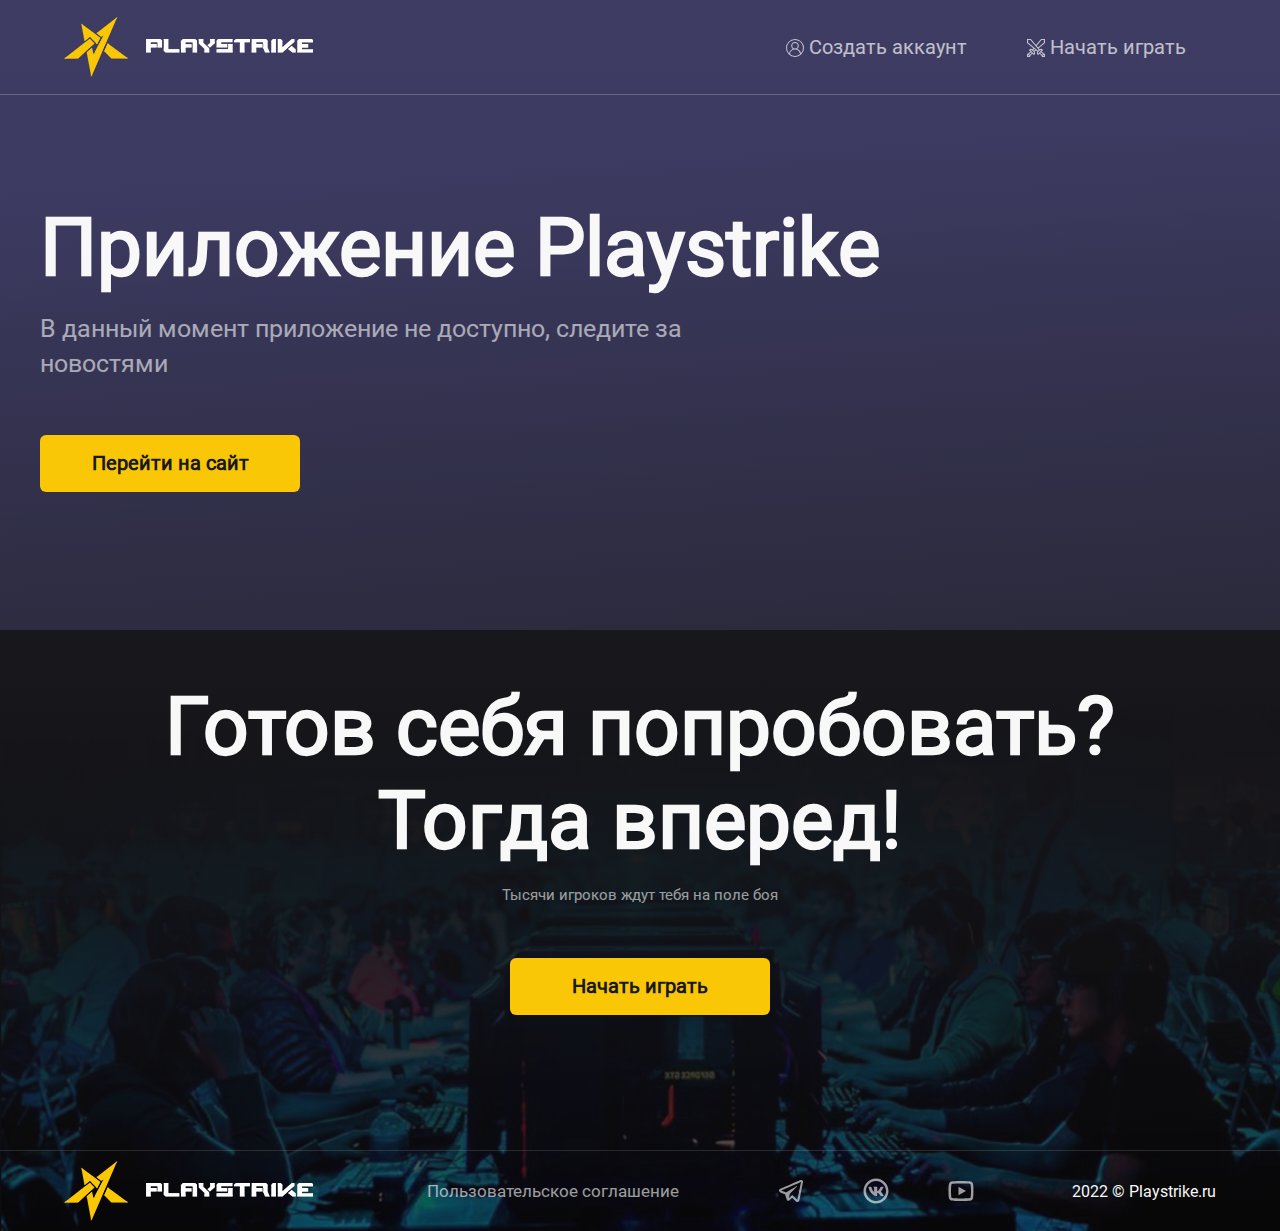
==== commit 0e4ae547: "ff" ====
--- a/apps.html
+++ b/apps.html
@@ -14,71 +14,83 @@
 </head>
 
 <body>
-<div class="preloader">
-  <div class="preloader__row">
-    <div class="preloader__item"></div>
-    <div class="preloader__item"></div>
-  </div>
-</div>
-<header>
-<div id="trailer" class="is_overlay" style="height: 70vh;min-height: 600px;">   
-
-<div class="wallopers">
-    <div class="headerMenu">
-	<div class="headerMenuContent">
-		<div class="logotype">
-        
-        <a href="#"><img src="assets/img/icons/playstrike.png"></a>
-        </div>
-<!---->
-		<div class="navigatoin">
-<!--
+	<div class="preloader">
+		<div class="preloader__row">
+			<div class="preloader__item"></div>
+			<div class="preloader__item"></div>
+		</div>
+	</div>
+	<header>
+		<div id="trailer" class="is_overlay" style="height: 70vh;min-height: 600px;">
+
+			<div class="wallopers">
+				<div class="headerMenu">
+					<div class="headerMenuContent">
+						<div class="logotype">
+
+							<a href="/index.html"><img src="assets/img/icons/playstrike.png"></a>
+						</div>
+						<!---->
+						<div class="navigatoin">
+							<!--
 			<a href="">Главная</a>
 			<a href="">Трансляции</a>
 			<a href="">Лиги</a>
 			<a href="">Приложение</a>
 			<a href="">Аналитика</a>
 -->
-    <a href="https://my.playstrike.ru/auth/signup"><svg width="18" height="18" viewBox="0 0 18 18" xmlns="http://www.w3.org/2000/svg" class="zK0LQ"><path d="M15.364 2.636A8.941 8.941 0 0 0 9 0a8.941 8.941 0 0 0-6.364 2.636A8.941 8.941 0 0 0 0 9a8.94 8.94 0 0 0 2.636 6.364A8.941 8.941 0 0 0 9 18a8.941 8.941 0 0 0 6.364-2.636A8.941 8.941 0 0 0 18 9a8.941 8.941 0 0 0-2.636-6.364zM3.906 15.092A5.149 5.149 0 0 1 9 10.562c1.37 0 2.658.533 3.627 1.502a5.125 5.125 0 0 1 1.467 3.028A7.91 7.91 0 0 1 9 16.945a7.909 7.909 0 0 1-5.094-1.853zM9 9.475A2.737 2.737 0 0 1 6.266 6.74 2.737 2.737 0 0 1 9 4.008a2.737 2.737 0 0 1 2.734 2.733A2.737 2.737 0 0 1 9 9.475zm6.002 4.726a6.184 6.184 0 0 0-1.63-2.883 6.164 6.164 0 0 0-2.251-1.44 3.787 3.787 0 1 0-4.24.002c-.77.28-1.482.714-2.095 1.284A6.164 6.164 0 0 0 2.997 14.2 7.912 7.912 0 0 1 1.055 9c0-4.381 3.564-7.945 7.945-7.945S16.945 4.619 16.945 9a7.911 7.911 0 0 1-1.943 5.2z" fill="#FFF"></path></svg> Создать аккаунт</a>
-    <a href="https://my.playstrike.ru/auth/signin"><svg width="18" height="18" viewBox="0 0 18 18" xmlns="http://www.w3.org/2000/svg" class="zK0LQ"><path d="M18 0h-3.936L8.999 6.003 3.937 0H0v3.937L6.278 9.23l-.867 1.028a2.635 2.635 0 0 0-3.262.371l-.373.373 1.492 1.492-2.341 2.34H0V18h3.164v-.927l2.341-2.34 1.492 1.49.373-.372a2.64 2.64 0 0 0 .37-3.262L9 11.527l1.26 1.062a2.64 2.64 0 0 0 .37 3.262l.373.373 1.492-1.492 2.34 2.341V18H18v-3.164h-.927l-2.34-2.341 1.49-1.492-.372-.373a2.635 2.635 0 0 0-3.263-.37l-.865-1.027L18 3.936V0zM2.11 16.945H1.054v-1.054h.309l.745.745v.31zm.745-1.054l-.746-.746 1.905-1.904.61.61.135.135-1.904 1.905zm4.078-1.223L3.33 11.067a1.582 1.582 0 0 1 1.801.31l1.492 1.49c.486.487.589 1.213.309 1.801zm.111-2.871l-.84-.841.88-1.045 1.099.926-1.139.96zm9.901 4.094v1.054h-1.054v-.309l.745-.745h.31zm-1.054-.746l-.746.746-1.904-1.905.135-.135.61-.61 1.905 1.904zm-3.023-3.769a1.582 1.582 0 0 1 1.8-.31l-3.6 3.602a1.585 1.585 0 0 1 .308-1.8l1.492-1.492zm-1.072-.42l-.84.84-9.901-8.35V1.055h2.391l8.35 9.901zm5.15-7.51l-5.903 4.98-1.354-1.605 4.865-5.766h2.391v2.391z" fill="#FFF"></path></svg> Начать играть</a>
-		</div>
-
-<!-- 		<div class="users">
+							<a href="https://my.playstrike.ru/auth/signup"><svg width="18" height="18" viewBox="0 0 18 18"
+									xmlns="http://www.w3.org/2000/svg" class="zK0LQ">
+									<path
+										d="M15.364 2.636A8.941 8.941 0 0 0 9 0a8.941 8.941 0 0 0-6.364 2.636A8.941 8.941 0 0 0 0 9a8.94 8.94 0 0 0 2.636 6.364A8.941 8.941 0 0 0 9 18a8.941 8.941 0 0 0 6.364-2.636A8.941 8.941 0 0 0 18 9a8.941 8.941 0 0 0-2.636-6.364zM3.906 15.092A5.149 5.149 0 0 1 9 10.562c1.37 0 2.658.533 3.627 1.502a5.125 5.125 0 0 1 1.467 3.028A7.91 7.91 0 0 1 9 16.945a7.909 7.909 0 0 1-5.094-1.853zM9 9.475A2.737 2.737 0 0 1 6.266 6.74 2.737 2.737 0 0 1 9 4.008a2.737 2.737 0 0 1 2.734 2.733A2.737 2.737 0 0 1 9 9.475zm6.002 4.726a6.184 6.184 0 0 0-1.63-2.883 6.164 6.164 0 0 0-2.251-1.44 3.787 3.787 0 1 0-4.24.002c-.77.28-1.482.714-2.095 1.284A6.164 6.164 0 0 0 2.997 14.2 7.912 7.912 0 0 1 1.055 9c0-4.381 3.564-7.945 7.945-7.945S16.945 4.619 16.945 9a7.911 7.911 0 0 1-1.943 5.2z"
+										fill="#FFF"></path>
+								</svg> Создать аккаунт</a>
+							<a href="https://my.playstrike.ru/auth/signin"><svg width="18" height="18" viewBox="0 0 18 18"
+									xmlns="http://www.w3.org/2000/svg" class="zK0LQ">
+									<path
+										d="M18 0h-3.936L8.999 6.003 3.937 0H0v3.937L6.278 9.23l-.867 1.028a2.635 2.635 0 0 0-3.262.371l-.373.373 1.492 1.492-2.341 2.34H0V18h3.164v-.927l2.341-2.34 1.492 1.49.373-.372a2.64 2.64 0 0 0 .37-3.262L9 11.527l1.26 1.062a2.64 2.64 0 0 0 .37 3.262l.373.373 1.492-1.492 2.34 2.341V18H18v-3.164h-.927l-2.34-2.341 1.49-1.492-.372-.373a2.635 2.635 0 0 0-3.263-.37l-.865-1.027L18 3.936V0zM2.11 16.945H1.054v-1.054h.309l.745.745v.31zm.745-1.054l-.746-.746 1.905-1.904.61.61.135.135-1.904 1.905zm4.078-1.223L3.33 11.067a1.582 1.582 0 0 1 1.801.31l1.492 1.49c.486.487.589 1.213.309 1.801zm.111-2.871l-.84-.841.88-1.045 1.099.926-1.139.96zm9.901 4.094v1.054h-1.054v-.309l.745-.745h.31zm-1.054-.746l-.746.746-1.904-1.905.135-.135.61-.61 1.905 1.904zm-3.023-3.769a1.582 1.582 0 0 1 1.8-.31l-3.6 3.602a1.585 1.585 0 0 1 .308-1.8l1.492-1.492zm-1.072-.42l-.84.84-9.901-8.35V1.055h2.391l8.35 9.901zm5.15-7.51l-5.903 4.98-1.354-1.605 4.865-5.766h2.391v2.391z"
+										fill="#FFF"></path>
+								</svg> Начать играть</a>
+						</div>
+
+						<!-- 		<div class="users">
 		    <a href="Создать аккаунт"></a><a href="Войти"></a>
 		</div> -->
-	</div>
-</div>
-	<section class="main wow fadeInDown" data-wow-duration="2s"style="padding-top:12vh;margin: 0 auto;min-height: 600px;">
-		<div class="container">
-			<!-- <div class="main__logo">
+					</div>
+				</div>
+				<section class="main wow fadeInDown" data-wow-duration="2s"
+					style="padding-top:12vh;margin: 0 auto;min-height: 600px;">
+					<div class="container">
+						<!-- <div class="main__logo">
 				<img src="./assets/img/icons/logo-icon.svg" alt="">
 			</div> -->
-			<h1 class="main__title title">Приложение Playstrike </h1>
-			<p class="main__description">В данный момент приложение не доступно, следите за новостями</p>
-			<a href="https://my.playstrike.ru/auth/signup" class="button_yellow" style="margin:0; width:150px;">Перейти на сайт</a>
-
-			<!--<div class="main__buttons df-jcsb-aic">
+						<h1 class="main__title title">Приложение Playstrike </h1>
+						<p class="main__description">В данный момент приложение не доступно, следите за новостями</p>
+						<a href="https://my.playstrike.ru/auth/signup" class="button_yellow" style="margin:0; width:150px;">Перейти
+							на сайт</a>
+
+						<!--<div class="main__buttons df-jcsb-aic">
 				<a class="button button_yellow-transparent df-jcsb-aic" style="/*background: #FAC704;
     color: #161616;margin-right: 8vw;*/margin-right:2vw;" href="https://my.playstrike.ru/auth/signup">Скачать на Mac <img class="apple__icon" src="./assets/img/icons/apple-icon.svg" alt=""></a>
 				<a class="button button_yellow-transparent df-jcsb-aic"> Скачать на Windows <img
 						src="./assets/img/icons/windows-icon.svg" alt=""></a>
 
 			</div>-->
-		<!--	<a href=""><p class="macos">Скачать версию приложения для MacOS 
+						<!--	<a href=""><p class="macos">Скачать версию приложения для MacOS 
 
 						</p></a>-->
-		</div>
-	</section>
-
-</div> 
-
-
-
-</div>
-
-
-
-</header>
+					</div>
+				</section>
+
+			</div>
+
+
+
+		</div>
+
+
+
+	</header>
 
 	<!-- <header class="page__header df-jcsb-aic wow fadeInDown" data-wow-duration="0.5s">
 		<a href="#">
@@ -104,7 +116,7 @@
 	</header> -->
 
 
-<!--
+	<!--
 	<section class="partners wow fadeInDown" data-wow-duration="0.5s">
 		<div class="partners__swiper">
 			<div class="swiper-wrapper">
@@ -133,7 +145,7 @@
 		</div>
 	</section>
 -->
-<!--
+	<!--
 	<section class="benefits wow fadeInUp" data-wow-duration="1s" style="margin-top: 6vh;">
 		<div class="container df-jcsb-aic">
 			<div class="benefits__card card wow fadeInUp" data-wow-duration="0.5s" data-wow-delay="0.5s">
@@ -167,7 +179,7 @@
 		</div>
 	</section>
 -->
-<!-- 	<section class="news news__container wow fadeInUp" data-wow-duration="0.5s" style="    background: #2223299c;
+	<!-- 	<section class="news news__container wow fadeInUp" data-wow-duration="0.5s" style="    background: #2223299c;
 	    padding-top: 42px;">
 	    <h2 class="promotions__title title" style="margin-bottom: 4.8vh;">Свежие новости</h2>
 	    <div class="news__swiper">
@@ -195,7 +207,7 @@
 	        </div>
 	    </div>
 	</section> -->
-<!--
+	<!--
 
 	<section class="games">
 		<div class="container df-jcsb-aic">
@@ -263,7 +275,7 @@
 		</div>
 	</section>
 -->
-<!--
+	<!--
 	<section class="players wow fadeInUp" data-wow-duration="0.5s">
 		<div class="container">
 			<h2 class="professional__title title">Профессиональные игроки</h2>
@@ -420,9 +432,9 @@
 	</section>
 	
 -->
-	
-	
-<!--
+
+
+	<!--
 	<section class="banner">
 		<div class="container  df-jcsb-aic">
 			<p>Бонус 500 BS для новых игроков</p>
@@ -603,7 +615,7 @@
 		</div>
 	</section>
 -->
-<!--
+	<!--
 
 	<section class="statistic">
 		<div class="container statistic__wrapper">
@@ -662,28 +674,39 @@
 	</section>
 -->
 
-<div class="neFooter">
-    <div class="neFooterContent">
-        <div class="footerAgit" style="">
-        <h1>Готов себя попробовать? Тогда вперед!</h1>
-        <p>Тысячи игроков ждут тебя на поле боя</p>
-        <a href="https://my.playstrike.ru/auth/signup">Начать играть</a>
-        </div>
-        <div class="footerLink">
-            <div class="footerLinkContent">
-            <div class="logoFooter"><img src="assets/img/icons/playstrike.png" alt=""></div>
-            <div class="documents">
-            <a href="">Пользовательское соглашение</a>
-            <a href="">Политика конфеденциальности</a></div>
-            <div class="social"></div>
-            <span>2022 © Playstrike.ru</span>
-        </div>
-        </div>
-    </div>
-</div>
-
-
-<!--
+<footer class="neFooter apps">
+	<div class="neFooterContent">
+		<div class="footerAgit" style="">
+			<h1>Готов себя попробовать? Тогда вперед!</h1>
+			<p>Тысячи игроков ждут тебя на поле боя</p>
+			<a href="https://my.playstrike.ru/auth/signup" class="button_yellow">Начать играть</a>
+		</div>
+		<div class="footerLink">
+			<div class="footerLinkContent">
+				<div class="logoFooter"><img src="assets/img/icons/playstrike.png" alt=""></div>
+				<div class="documents">
+					<a href="">Пользовательское соглашение</a>
+				</div>
+
+				<div class="footer__links">
+					<a href="https://t.me/PlayStrike">
+						<img src="./assets/img/icons/tg.svg" alt="">
+					</a>
+					<a href="https://vk.com/playstrike">
+						<img src="./assets/img/icons/vk.svg" alt="">
+					</a>
+					<a href="https://rutube.ru/channel/24737596/">
+						<img src="./assets/img/icons/rt.svg" alt="">
+					</a>
+				</div>
+				<span>2022 © Playstrike.ru</span>
+			</div>
+		</div>
+	</div>
+</footer>
+
+
+	<!--
 
 	<footer class="footer">
 		<div class="container">
@@ -794,27 +817,18 @@
 	</footer>
 -->
 	<button class="to__top">
-		<svg xmlns="http://www.w3.org/2000/svg" width="16" height="16" fill="none" class="bi bi-chevron-double-up" viewBox="0 0 16 16">
-			<path fill-rule="evenodd" d="M7.646 2.646a.5.5 0 0 1 .708 0l6 6a.5.5 0 0 1-.708.708L8 3.707 2.354 9.354a.5.5 0 1 1-.708-.708l6-6z"/>
-			<path fill-rule="evenodd" d="M7.646 6.646a.5.5 0 0 1 .708 0l6 6a.5.5 0 0 1-.708.708L8 7.707l-5.646 5.647a.5.5 0 0 1-.708-.708l6-6z"/>
+		<svg xmlns="http://www.w3.org/2000/svg" width="16" height="16" fill="none" class="bi bi-chevron-double-up"
+			viewBox="0 0 16 16">
+			<path fill-rule="evenodd"
+				d="M7.646 2.646a.5.5 0 0 1 .708 0l6 6a.5.5 0 0 1-.708.708L8 3.707 2.354 9.354a.5.5 0 1 1-.708-.708l6-6z" />
+			<path fill-rule="evenodd"
+				d="M7.646 6.646a.5.5 0 0 1 .708 0l6 6a.5.5 0 0 1-.708.708L8 7.707l-5.646 5.647a.5.5 0 0 1-.708-.708l6-6z" />
 		</svg>
 	</button>
-<script>
-  window.onload = function () {
-    document.body.classList.add('loaded');
-  }
-</script><script>
-  window.onload = function () {
-    document.body.classList.add('loaded_hiding');
-    window.setTimeout(function () {
-      document.body.classList.add('loaded');
-      document.body.classList.remove('loaded_hiding');
-    }, 500);
-  }
-</script>
+
 	<script src='./assets/scripts/slider.js'></script>
 	<script src='./assets/scripts/wow.js'></script>
 	<script src='./assets/scripts/index.js'></script>
 </body>
 
-</html>
+</html>--- a/assets/css/style.css
+++ b/assets/css/style.css
@@ -113,19 +113,7 @@
 	overflow-y:auto;
 
 }
-body:after {
-	content: '';
-	position: absolute;
-	top: 0;
-	left: 0;
-	width: 100%;
-	height: 1250px;
-	opacity: .2;
-	background: -o-radial-gradient(50% 24.92%, 145.91% 78.47%, rgba(34, 34, 40, 0) 0%, #232328 100%), -o-linear-gradient(top, rgba(12, 12, 14, 0) 0%, #232328 100%);
-	background: radial-gradient(145.91% 78.47% at 50% 24.92%, rgba(34, 34, 40, 0) 0%, #232328 100%), -webkit-gradient(linear, left top, left bottom, from(rgba(12, 12, 14, 0)), to(#232328));
-	background: radial-gradient(145.91% 78.47% at 50% 24.92%, rgba(34, 34, 40, 0) 0%, #232328 100%), linear-gradient(180deg, rgba(12, 12, 14, 0) 0%, #232328 100%);
-	z-index: -1;
-}
+
 
 body::-webkit-scrollbar {
 	width: 10px;
@@ -263,7 +251,10 @@
 	margin: 200px 0;
 	overflow: hidden;
 }
-
+.statistic,.application{
+	margin: 100px 0;
+
+}
 
 @-webkit-keyframes gradient {
 	0% {
@@ -2128,7 +2119,9 @@
 	background-size: cover;
 	position: relative;
 }
-
+.neFooter.apps{
+	padding-top: 50px;
+}
 .neFooterContent {
 	margin: 0 auto;
 	display: flex;
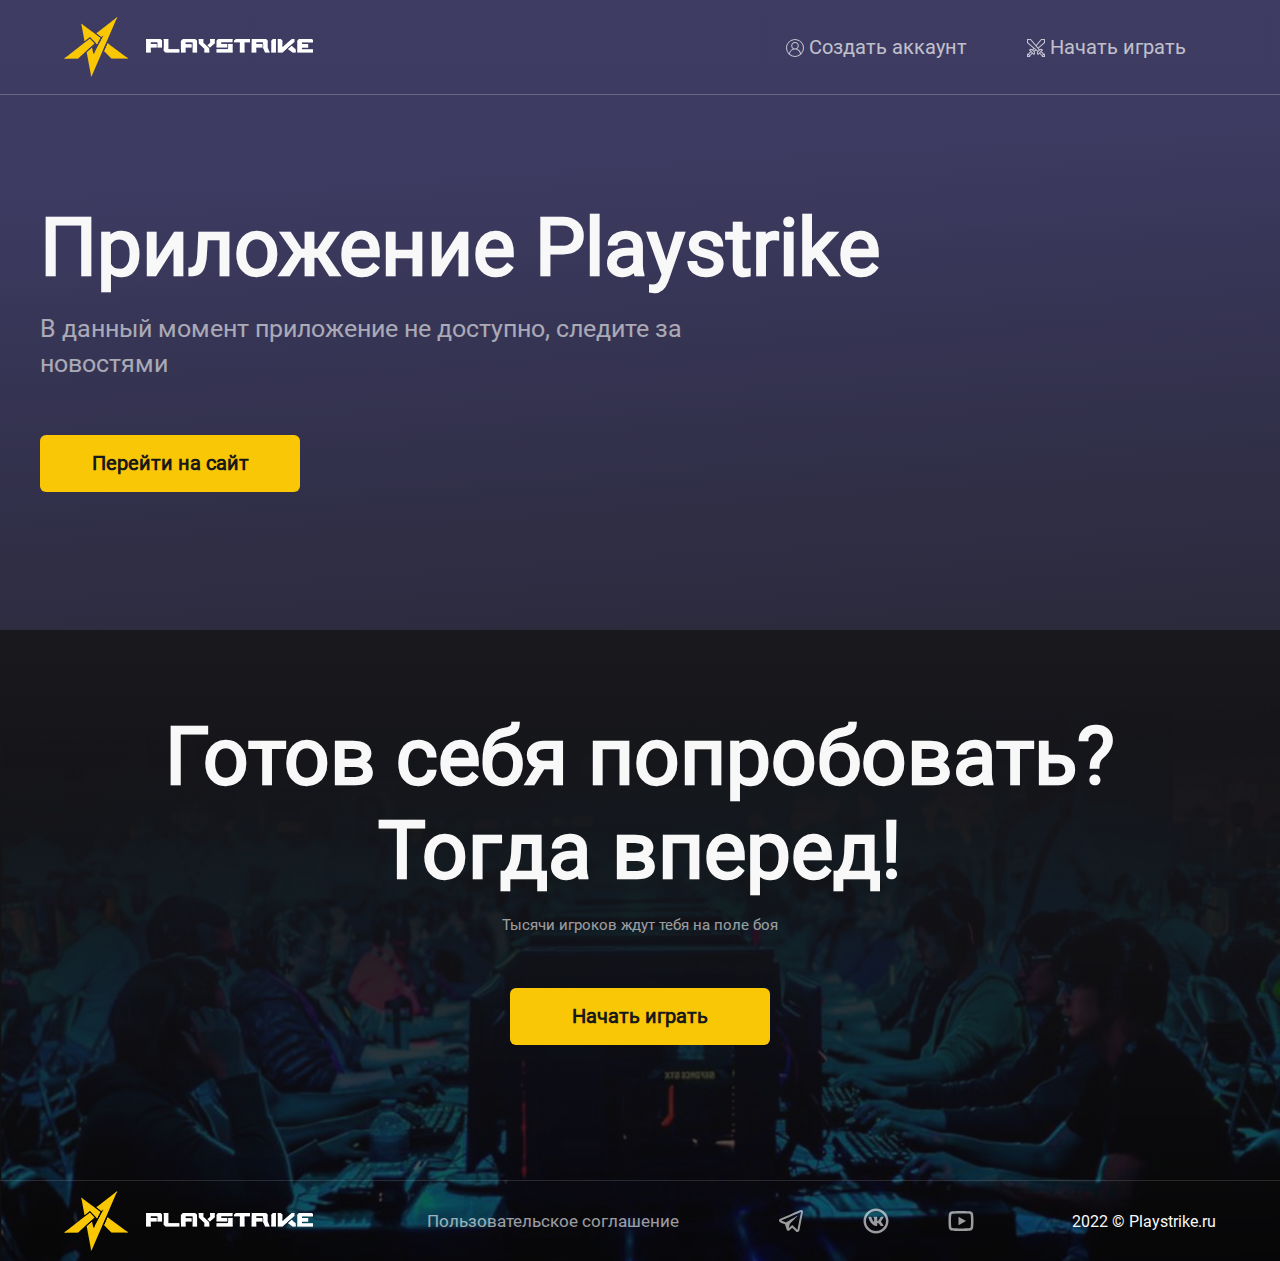
==== commit 331d65e4: "ff" ====
--- a/apps.html
+++ b/apps.html
@@ -28,7 +28,7 @@
 					<div class="headerMenuContent">
 						<div class="logotype">
 
-							<a href="/index.html"><img src="assets/img/icons/playstrike.png"></a>
+							<a href="/"><img src="assets/img/icons/playstrike.png"></a>
 						</div>
 						<!---->
 						<div class="navigatoin">
--- a/assets/css/style.css
+++ b/assets/css/style.css
@@ -2119,8 +2119,8 @@
 	background-size: cover;
 	position: relative;
 }
-.neFooter.apps{
-	padding-top: 50px;
+.neFooter{
+	padding-top: 80px;
 }
 .neFooterContent {
 	margin: 0 auto;
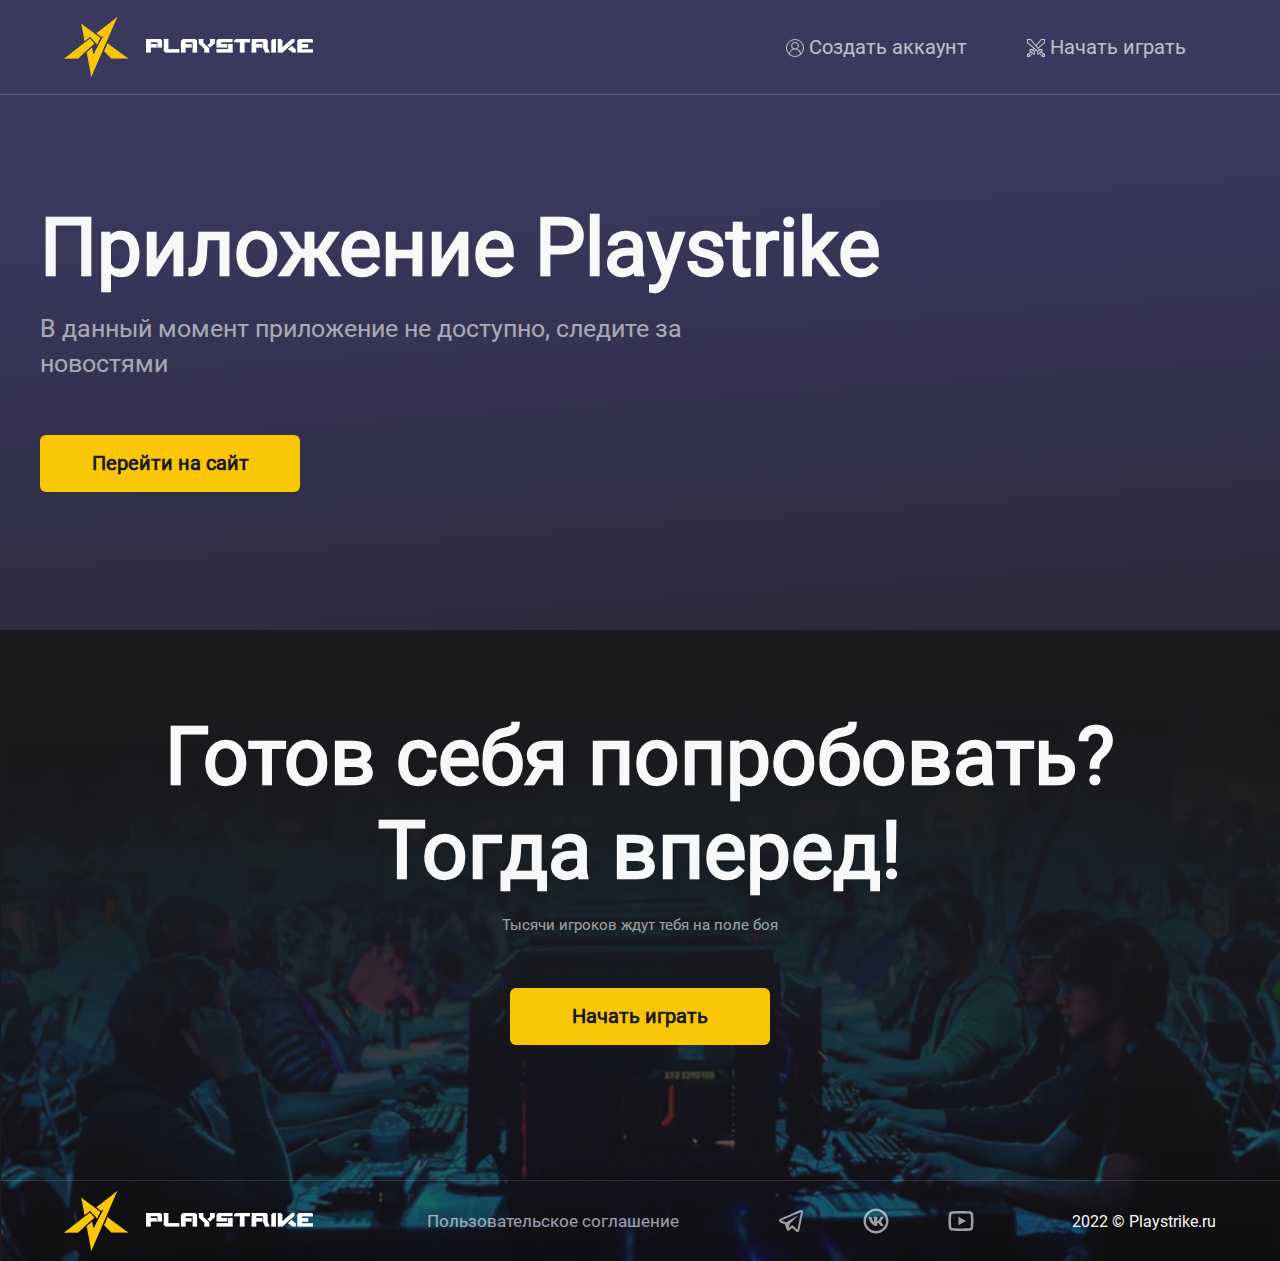
==== commit 60aee522: "ff" ====
--- a/apps.html
+++ b/apps.html
@@ -685,7 +685,7 @@
 			<div class="footerLinkContent">
 				<div class="logoFooter"><img src="assets/img/icons/playstrike.png" alt=""></div>
 				<div class="documents">
-					<a href="">Пользовательское соглашение</a>
+				<a href="/privacy.html">Пользовательское соглашение</a>
 				</div>
 
 				<div class="footer__links">
--- a/assets/css/style.css
+++ b/assets/css/style.css
@@ -92,25 +92,35 @@
 
 }
 
+
 html {
 	scroll-behavior: smooth;
 
 }
 
+
 body {
 	position: relative;
+	overflow: hidden;
+	/*
 	background: -o-linear-gradient(top, rgba(37, 37, 44, 1) 0%, #0C0C0E 100%);
 	background: -webkit-gradient(linear, left top, left bottom, from(rgba(37, 37, 44, 1)), to(#0C0C0E));
 	background: linear-gradient(180deg, rgba(37, 37, 44, 1) 0%, #0C0C0E 100%);
+*/
+	background-color: #212125;
+	background-color: #1a1a1d;
 	min-height: 100vh;
 	position: relative;
+	/*
 	scrollbar-width: thin;
 	scrollbar-color: #d4aa70 #e4e4e4;
 	position: relative;
 	overflow:hidden;
-}
-body.loaded {
-	overflow-y:auto;
+*/
+}
+
+body.loaded, body.loaded_hiding {
+	overflow-y: auto;
 
 }
 
@@ -251,8 +261,11 @@
 	margin: 200px 0;
 	overflow: hidden;
 }
-.statistic,.application{
+
+.statistic,
+.application {
 	margin: 100px 0;
+	margin: 0;
 
 }
 
@@ -415,7 +428,7 @@
 	text-align: center;
 	/* margin-top: 11vh; */
 	position: relative;
-	z-index: 999999;
+	z-index: 2;
 }
 
 .main__description {
@@ -548,7 +561,7 @@
 	top: -9vh;
 	position: relative;
 	padding: 0 150px;
-	z-index: 9999999;
+	z-index: 2;
 }
 
 .news__container {
@@ -687,6 +700,33 @@
 
 .games__image {
 	position: relative;
+	display: flex;
+	justify-content: center;
+	flex-direction: column;
+}
+
+.games__image a {
+	padding: 12px;
+	border: 2px solid;
+	border-radius: 6px;
+	width: auto;
+	margin: 0 auto;
+	display: flex;
+	position: absolute;
+	bottom: 7vh;
+	left: 0;
+	right: 0;
+	text-align: center;
+	justify-content: center;
+	max-width: 200px;
+	transition: 0.49s;
+}
+
+.games__image a:hover {
+	background-color: #FAC706;
+	color: #1f1f25;
+	transition: 0.49s;
+	border: 2px solid #FAC706;
 }
 
 .games__card {
@@ -714,9 +754,15 @@
 	opacity: .6;
 }
 
+.games__card:nth-child(1) {
+	position: relative;
+	right: -2.5%;
+
+}
+
 .games__card:nth-child(2) {
 	position: relative;
-	left: -5%;
+	left: -2.5%;
 }
 
 
@@ -1259,9 +1305,11 @@
 	-ms-flex-align: center;
 	align-items: center;
 }
-.statistic__wrapper .button_yellow{
+
+.statistic__wrapper .button_yellow {
 	margin-right: 0;
 }
+
 .statistic__info {
 	text-align: right;
 	margin-left: 100px;
@@ -1761,7 +1809,7 @@
 
 header {
 	position: relative;
-	z-index: 999999;
+	z-index: 2;
 }
 
 @media screen and (max-width:500px) {
@@ -2118,10 +2166,13 @@
 	width: 100%;
 	background-size: cover;
 	position: relative;
-}
-.neFooter{
+	z-index: 2;
+}
+
+.neFooter {
 	padding-top: 80px;
 }
+
 .neFooterContent {
 	margin: 0 auto;
 	display: flex;
@@ -2146,7 +2197,7 @@
 	margin-bottom: 6vh;
 }
 
-.button_yellow{
+.button_yellow {
 	text-align: center;
 	font-size: 20px;
 	font-weight: 600;
@@ -2222,20 +2273,503 @@
 	flex-direction: column;
 }
 
-.footer__links{
+.footer__links {
 	display: flex;
 	justify-content: space-between;
 	align-items: center;
-	width:200px;
-}
-.footer__links img{
-	width:30px;
-	height:30px;
-}
-.footer__links a{
-opacity: 0.6;
-transition: .3s linear;
-}
-.footer__links a:hover{
-opacity: 1;
+	width: 200px;
+}
+
+.footer__links img {
+	width: 30px;
+	height: 30px;
+}
+
+.footer__links a {
+	opacity: 0.6;
+	transition: .3s linear;
+}
+
+.footer__links a:hover {
+	opacity: 1;
+}
+
+.us {
+	width: 100%;
+	margin: auto;
+	display: flex;
+	height: 100vh;
+	/*    background: url(../img/backgrounds/9999999.png) top center;*/
+	padding-top: 12vh;
+	margin: 0;
+
+}
+
+.usContent {
+	display: flex;
+	width: 90%;
+	margin: 0 auto;
+	flex-direction: column;
+}
+
+.title_news {
+	display: flex;
+	flex-direction: column;
+	width: 100%;
+	margin: 0 auto;
+	margin-bottom: 12vh;
+}
+
+.title_news h1 {
+	font-size: 3.2vw;
+}
+
+.title_steps {
+	width: 100%;
+	display: flex;
+	justify-content: space-between;
+	align-items: center;
+	padding-top: 20px;
+	margin-bottom: 20px;
+}
+
+span.ps_logo_us {
+	font-size: 2vw;
+}
+
+.ps_logo_us img {
+	height: 2vw;
+}
+
+.usConent_Steps {
+	display: flex;
+	width: 100%;
+	justify-content: space-between;
+	margin: 0 auto;
+	margin-bottom: 12vh;
+}
+
+.su_step {
+	margin: 0%;
+	border: 2px dashed #FFFFFF;
+	border-radius: 0px;
+	border-top: none;
+	border-right: none;
+	padding: 20px;
+	border-radius-left: 6px;
+	width: 90%;
+	margin-right: 3.33333%;
+	border-color: #ffffff42;
+	padding-left: 2.5%;
+	padding-bottom: 2.5%;
+}
+
+.su_step span {
+	padding-bottom: 17px;
+	display: block;
+	font-size: 1.5vw;
+}
+
+.su_step p {
+	font-size: 1.2vw;
+	color: #a9a9a9;
+}
+
+.ligue {}
+
+.ligues {
+	display: flex;
+	align-items: center;
+	width: 100%;
+	justify-content: start;
+
+}
+
+.ligues span {
+	display: flex;
+	align-items: center;
+	align-content: stretch;
+	padding: 0;
+	margin: 0;
+	position: relative;
+	top: -2px;
+}
+
+.ligues img {
+	height: 1.5vw;
+	margin-right: 1.5vw;
+}
+
+.protected {
+	width: 92%;
+	margin: 0 auto;
+	display: flex;
+	justify-content: space-between;
+}
+
+.us_section {
+	/*     background: url(../img/backgrounds/9999999.png); */
+	background-position: top;
+	display: flex;
+	flex-direction: column;
+	margin: 0;
+	margin-bottom: 12vh;
+}
+
+.line {
+	border-bottom: 1px solid #ffffff2e;
+	width: 100%;
+
+}
+
+.protectedContent {
+	margin: 0 auto;
+	display: flex;
+	justify-content: center;
+	width: 100%;
+}
+
+.su_button {
+	padding: 20px 40px;
+	color: #FAC704;
+	font-weight: bold;
+	font-size: 16px;
+	line-height: 19px;
+	background: rgba(250, 199, 4, 0.05);
+	border: 2px solid #FAC704;
+	-webkit-box-sizing: border-box;
+	border-radius: 12px;
+	transition: 0.6s;
+}
+
+.su_button:hover {
+	background-color: #FAC704;
+	color: #1f1f24;
+	transition: 0.6s;
+}
+
+.green {
+	background: rgb(24 232 107 / 9%);
+	border: 2px solid #1dcf64;
+	color: #1dcf64;
+}
+
+.green:hover {
+	background-color: #1dcf64;
+	color: #1f1f24;
+}
+
+.titleLink {
+	display: flex;
+	align-items: center;
+}
+
+.titleLink a:hover {
+	opacity: 0.6;
+	transition: 0.6s;
+}
+
+.protectedPlace {
+	width: 30%;
+	border-radius: 8px;
+	background-color: #2a252ea2;
+	background-color: #24262ca2;
+	display: flex;
+	flex-direction: column;
+	margin-bottom: 12vh;
+	padding-bottom: 36px;
+	align-content: center;
+	margin: 0 auto;
+	padding: 2.5%;
+	justify-content: center;
+}
+
+.protectedPlace img {
+	width: max-content;
+	height: 120px;
+	margin: 0 auto;
+}
+
+.protectedPlace h1 {
+	font-size: 1.5vw;
+	padding-bottom: 2vh;
+	padding-top: 2vh;
+	font-weight: 900;
+	text-align: center;
+}
+
+.protectedPlace p {
+	font-size: 1.2vw;
+	text-align: center;
+	opacity: 0.5;
+}
+
+.backgroundContent {
+	background: url(../img/backgrounds/9999999.png);
+	background-position: top;
+	display: flex;
+	flex-direction: column;
+}
+
+* {
+	box-sizing: border-box
+}
+
+.tabs {
+	width: 90%;
+	padding: 0px;
+	margin: 0 auto;
+	position: relative;
+	/*  border: 1px solid #DEE8F2; */
+	font-size: 1.2vw;
+	display: flex;
+	flex-direction: column;
+}
+
+.tabs_content {
+	display: none;
+	padding: 15px;
+	/*  background: white; */
+	position: absolute;
+	top: 0;
+	left: 36%;
+}
+
+p {
+	margin: 0;
+}
+
+input {
+	display: none;
+}
+
+label {
+	display: flex;
+	width: 180px;
+	padding: 15px;
+	color: #4F5966;
+	/*   background: #DEE8F2;  */
+	cursor: pointer;
+	width: 30%;
+
+}
+
+input:checked+label {
+	color: #555;
+	background: white;
+	color: #FFFFFF;
+	background: #3b3c4e;
+	border-radius: 8px;
+	padding: 25px;
+}
+
+#tab1:checked~#content1,
+#tab2:checked~#content2,
+#tab3:checked~#content3,
+#tab4:checked~#content4 {
+	display: flex;
+}
+
+.tabs_content {
+	animation: scale 0.7s ease-in-out;
+}
+
+@keyframes scale {
+	0% {
+		transform: scale(0.9);
+		opacity: 0;
+	}
+
+	50% {
+		transform: scale(1.005);
+		opacity: 0.5;
+	}
+
+	100% {
+		transform: scale(1);
+		opacity: 1;
+	}
+}
+
+.tabs_info {
+	display: flex;
+	justify-content: space-between;
+
+}
+
+.tabs_link {}
+
+.tabs_link span {
+	margin-bottom: 8px;
+	display: flex;
+}
+
+.tabs_link p {
+	opacity: 0.6;
+}
+
+.tabs_number {
+	width: 60px;
+	height: 60px;
+	border-radius: 100px;
+	border: 6px solid #fac704;
+	display: flex;
+	text-align: center;
+	align-content: center;
+	align-items: center;
+	justify-content: center;
+}
+
+#tab1 input:checked+label .account {
+	background: url(../img/backgrounds/account.png) left no-repeat;
+	background-position: bottom;
+}
+
+.what_step {
+	width: 90%;
+	margin: 0 auto;
+	display: flex;
+	justify-content: space-between;
+	align-items: center;
+}
+
+.step_info {
+	/*    background: url(../img/backgrounds/video.png) center no-repeat;*/
+	width: 100%;
+	height: 100%;
+	transition: 0.6s;
+	padding-bottom: 12vh;
+}
+
+.step_info img {
+	transition: 0.6s;
+	cursor: pointer;
+	opacity: 0.7;
+	box-shadow: 0px 0px 49px 44px #fbcb1a0f;
+}
+
+.step_info:hover img {
+	opacity: 1;
+	transition: 0.6s;
+}
+
+.step_video {
+	width: 67%;
+}
+
+.step {
+	display: flex;
+	justify-content: flex-start;
+	align-items: center;
+	margin-bottom: 2vh;
+	transition: 0.6s;
+}
+
+.step:hover {
+	opacity: 0.6;
+	transition: 0.6s;
+	cursor: pointer;
+}
+
+.step span {
+	margin-right: 20px;
+	background: url(../img/backgrounds/number.png) center no-repeat;
+	height: 67px;
+	width: 67px;
+	background-size: contain;
+	display: flex;
+	align-content: center;
+	justify-content: center;
+	align-items: center;
+	font-size: 36px;
+	font-weight: 900;
+	color: #1f1f24;
+	position: relative;
+	top: 0px;
+}
+
+.step_link {
+	display: flex;
+	justify-content: flex-start;
+	flex-direction: column;
+}
+
+.step_link p {
+	color: #959595;
+}
+
+.step_link span {
+	margin-bottom: 6px;
+	font-size: 1.5vw;
+	color: #FFFFFF;
+	width: 100%;
+	display: flex;
+	background: inherit;
+	height: auto;
+	justify-content: flex-start;
+	position: relative;
+	top: 0px;
+}
+
+.step_content {
+	display: flex;
+	flex-direction: column;
+	position: relative;
+	top: -6vh;
+}
+
+.step_content img {
+	float: left;
+	width: 20px;
+	height: 20px;
+	position: relative;
+	left: 20px;
+	margin-bottom: 2vh;
+}
+
+.section_step h1 {
+	font-size: 3.2vw;
+	display: flex;
+	justify-content: flex-start;
+	color: #FFFFFF;
+	padding-top: 0vh;
+	margin-bottom: 12vh;
+	border-bottom: 1px solid #ffffff25;
+	padding-bottom: 6vh;
+}
+
+.content {
+	margin: 0 auto;
+	width: 90%;
+}
+
+.footer_section {
+	position: relative;
+	display: flex;
+}
+
+.privacy {
+	height: 100%;
+}
+
+.privacy h1 {
+	font-size: 40px;
+	font-weight: 500;
+}
+
+.privacy h2 {
+	font-size: 30px;
+	margin-top: 30px;
+	font-weight: 500;
+}
+
+.privacy ul {
+	padding-left: 25px;
+}
+
+.privacy ul li,
+.privacy a {
+	font-size: 18px;
+	margin-top: 15px;
+	list-style-type: decimal;
 }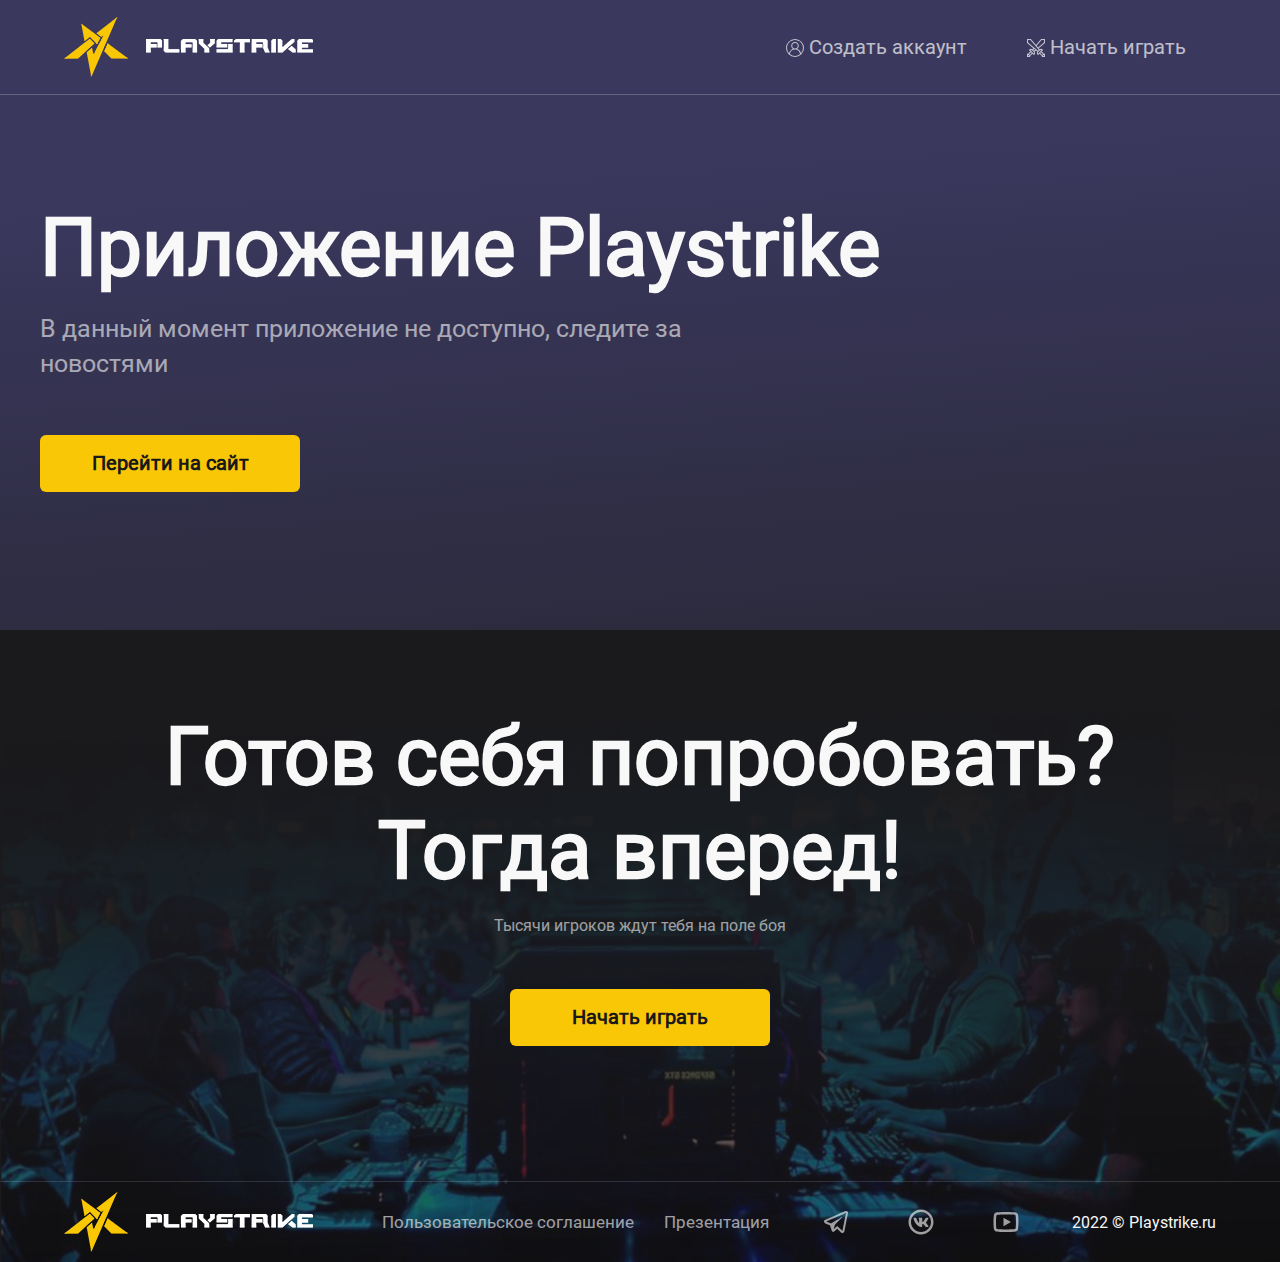
==== commit 552ed907: "ff" ====
--- a/apps.html
+++ b/apps.html
@@ -674,36 +674,37 @@
 	</section>
 -->
 
-<footer class="neFooter apps">
-	<div class="neFooterContent">
-		<div class="footerAgit" style="">
-			<h1>Готов себя попробовать? Тогда вперед!</h1>
-			<p>Тысячи игроков ждут тебя на поле боя</p>
-			<a href="https://my.playstrike.ru/auth/signup" class="button_yellow">Начать играть</a>
-		</div>
-		<div class="footerLink">
-			<div class="footerLinkContent">
-				<div class="logoFooter"><img src="assets/img/icons/playstrike.png" alt=""></div>
-				<div class="documents">
-				<a href="/privacy.html">Пользовательское соглашение</a>
-				</div>
-
-				<div class="footer__links">
-					<a href="https://t.me/PlayStrike">
-						<img src="./assets/img/icons/tg.svg" alt="">
-					</a>
-					<a href="https://vk.com/playstrike">
-						<img src="./assets/img/icons/vk.svg" alt="">
-					</a>
-					<a href="https://rutube.ru/channel/24737596/">
-						<img src="./assets/img/icons/rt.svg" alt="">
-					</a>
-				</div>
-				<span>2022 © Playstrike.ru</span>
-			</div>
-		</div>
-	</div>
-</footer>
+	<footer class="neFooter apps">
+		<div class="neFooterContent">
+			<div class="footerAgit" style="">
+				<h1>Готов себя попробовать? Тогда вперед!</h1>
+				<p>Тысячи игроков ждут тебя на поле боя</p>
+				<a href="https://my.playstrike.ru/auth/signup" class="button_yellow">Начать играть</a>
+			</div>
+			<div class="footerLink">
+				<div class="footerLinkContent">
+					<div class="logoFooter"><img src="assets/img/icons/playstrike.png" alt=""></div>
+					<div class="documents">
+						<a href="/privacy.html">Пользовательское соглашение</a>
+						<a href="Playstrike_brandbook.pdf" target='_blank'>Презентация</a>
+					</div>
+
+					<div class="footer__links">
+						<a href="https://t.me/PlayStrike">
+							<img src="./assets/img/icons/tg.svg" alt="">
+						</a>
+						<a href="https://vk.com/playstrike">
+							<img src="./assets/img/icons/vk.svg" alt="">
+						</a>
+						<a href="https://rutube.ru/channel/24737596/">
+							<img src="./assets/img/icons/rt.svg" alt="">
+						</a>
+					</div>
+					<span>2022 © Playstrike.ru</span>
+				</div>
+			</div>
+		</div>
+	</footer>
 
 
 	<!--
@@ -831,4 +832,4 @@
 	<script src='./assets/scripts/index.js'></script>
 </body>
 
-</html>+</html>
--- a/assets/css/style.css
+++ b/assets/css/style.css
@@ -43,7 +43,7 @@
 	display: inline-block;
 	top: 0;
 	background-color: #337ab7;
-	background-color: #FAC706;
+	background-color: #fac706;
 	border-radius: 100%;
 	width: 35px;
 	height: 35px;
@@ -63,7 +63,6 @@
 }
 
 @keyframes preloader-bounce {
-
 	0%,
 	100% {
 		transform: scale(0);
@@ -89,15 +88,11 @@
 	box-sizing: border-box;
 	margin: 0;
 	padding: 0;
-
-}
-
+}
 
 html {
 	scroll-behavior: smooth;
-
-}
-
+}
 
 body {
 	position: relative;
@@ -119,29 +114,39 @@
 */
 }
 
-body.loaded, body.loaded_hiding {
+body.loaded,
+body.loaded_hiding {
 	overflow-y: auto;
-
-}
-
+}
 
 body::-webkit-scrollbar {
 	width: 10px;
 }
 
 body::-webkit-scrollbar-track {
-	background: -webkit-gradient(linear, left top, left bottom, from(rgba(37, 37, 44, 1)), to(#0C0C0E));
-	background: linear-gradient(180deg, rgba(37, 37, 44, 1) 0%, #0C0C0E 100%);
+	background: -webkit-gradient(
+		linear,
+		left top,
+		left bottom,
+		from(rgba(37, 37, 44, 1)),
+		to(#0c0c0e)
+	);
+	background: linear-gradient(180deg, rgba(37, 37, 44, 1) 0%, #0c0c0e 100%);
 }
 
 body::-webkit-scrollbar-thumb {
 	-webkit-box-shadow: inset 2px 2px 5px 0 rgba(#fff, 0.5);
 	box-shadow: inset 2px 2px 5px 0 rgba(#fff, 0.5);
-	background-image: -webkit-gradient(linear, left top, left bottom, from(#d0368a), color-stop(99%, #708ad4));
+	background-image: -webkit-gradient(
+		linear,
+		left top,
+		left bottom,
+		from(#d0368a),
+		color-stop(99%, #708ad4)
+	);
 	background-image: linear-gradient(180deg, #d0368a 0%, #708ad4 99%);
 	border-radius: 20px;
 }
-
 
 .headerMenu {
 	display: flex;
@@ -160,7 +165,6 @@
 	align-items: center;
 }
 
-
 .logotype {
 	width: 60px;
 	height: 60px;
@@ -181,7 +185,7 @@
 	margin: 1%;
 	margin: 0 auto;
 	opacity: 0.7;
-	transition: .2s linear;
+	transition: 0.2s linear;
 }
 
 .navigatoin a:hover {
@@ -206,9 +210,10 @@
 	align-items: stretch;
 }
 
-#trailer {}
-
-#trailer>video {
+#trailer {
+}
+
+#trailer > video {
 	position: absolute;
 	top: 0;
 	left: 0;
@@ -221,14 +226,14 @@
 }
 
 @media (min-aspect-ratio: 16/9) {
-	#trailer>video {
+	#trailer > video {
 		height: 300%;
 		top: -100%;
 	}
 }
 
 @media (max-aspect-ratio: 16/9) {
-	#trailer>video {
+	#trailer > video {
 		width: 300%;
 		left: -100%;
 	}
@@ -236,7 +241,7 @@
 
 /* Если есть поддержка object-fit (Chrome/Chrome для Android, Safari в iOS 8 и Opera), используем его: */
 @supports (object-fit: cover) {
-	#trailer>video {
+	#trailer > video {
 		top: 0;
 		left: 0;
 		width: 100%;
@@ -245,8 +250,6 @@
 	}
 }
 
-
-
 .news__swiper {
 	overflow: hidden;
 }
@@ -266,61 +269,138 @@
 .application {
 	margin: 100px 0;
 	margin: 0;
-
 }
 
 @-webkit-keyframes gradient {
 	0% {
-		background: radial-gradient(circle at center, #FAC704 99%, rgba(0, 0, 0, 0) 100%, rgba(0, 0, 0, 0) 100%);
+		background: radial-gradient(
+			circle at center,
+			#fac704 99%,
+			rgba(0, 0, 0, 0) 100%,
+			rgba(0, 0, 0, 0) 100%
+		);
 	}
 
 	25% {
-		background: radial-gradient(circle at center, rgba(250, 199, 4, 0.8) 74%, rgba(0, 0, 0, 0) 75%, rgba(0, 0, 0, 0) 100%);
+		background: radial-gradient(
+			circle at center,
+			rgba(250, 199, 4, 0.8) 74%,
+			rgba(0, 0, 0, 0) 75%,
+			rgba(0, 0, 0, 0) 100%
+		);
 	}
 
 	50% {
-		background: radial-gradient(circle at center, rgba(250, 199, 4, 0.5) 49%, rgba(0, 0, 0, 0) 50%, rgba(0, 0, 0, 0) 100%);
+		background: radial-gradient(
+			circle at center,
+			rgba(250, 199, 4, 0.5) 49%,
+			rgba(0, 0, 0, 0) 50%,
+			rgba(0, 0, 0, 0) 100%
+		);
 	}
 
 	75% {
-		background: radial-gradient(circle at center, rgba(250, 199, 4, 0.3) 24%, rgba(0, 0, 0, 0) 25%, rgba(0, 0, 0, 0) 100%);
+		background: radial-gradient(
+			circle at center,
+			rgba(250, 199, 4, 0.3) 24%,
+			rgba(0, 0, 0, 0) 25%,
+			rgba(0, 0, 0, 0) 100%
+		);
 	}
 
 	100% {
-		color: #F8F8F8;
-		background: radial-gradient(circle at center, rgba(250, 199, 4, 0) 0%, rgba(0, 0, 0, 0) 0%, rgba(0, 0, 0, 0) 100%);
-	}
-}
-
+		color: #f8f8f8;
+		background: radial-gradient(
+			circle at center,
+			rgba(250, 199, 4, 0) 0%,
+			rgba(0, 0, 0, 0) 0%,
+			rgba(0, 0, 0, 0) 100%
+		);
+	}
+}
 
 @keyframes gradient {
 	0% {
-		background: -o-radial-gradient(center, circle, #FAC704 99%, rgba(0, 0, 0, 0) 100%, rgba(0, 0, 0, 0) 100%);
-		background: radial-gradient(circle at center, #FAC704 99%, rgba(0, 0, 0, 0) 100%, rgba(0, 0, 0, 0) 100%);
+		background: -o-radial-gradient(
+			center,
+			circle,
+			#fac704 99%,
+			rgba(0, 0, 0, 0) 100%,
+			rgba(0, 0, 0, 0) 100%
+		);
+		background: radial-gradient(
+			circle at center,
+			#fac704 99%,
+			rgba(0, 0, 0, 0) 100%,
+			rgba(0, 0, 0, 0) 100%
+		);
 	}
 
 	25% {
-		background: -o-radial-gradient(center, circle, rgba(250, 199, 4, 0.8) 74%, rgba(0, 0, 0, 0) 75%, rgba(0, 0, 0, 0) 100%);
-		background: radial-gradient(circle at center, rgba(250, 199, 4, 0.8) 74%, rgba(0, 0, 0, 0) 75%, rgba(0, 0, 0, 0) 100%);
+		background: -o-radial-gradient(
+			center,
+			circle,
+			rgba(250, 199, 4, 0.8) 74%,
+			rgba(0, 0, 0, 0) 75%,
+			rgba(0, 0, 0, 0) 100%
+		);
+		background: radial-gradient(
+			circle at center,
+			rgba(250, 199, 4, 0.8) 74%,
+			rgba(0, 0, 0, 0) 75%,
+			rgba(0, 0, 0, 0) 100%
+		);
 	}
 
 	50% {
-		background: -o-radial-gradient(center, circle, rgba(250, 199, 4, 0.5) 49%, rgba(0, 0, 0, 0) 50%, rgba(0, 0, 0, 0) 100%);
-		background: radial-gradient(circle at center, rgba(250, 199, 4, 0.5) 49%, rgba(0, 0, 0, 0) 50%, rgba(0, 0, 0, 0) 100%);
+		background: -o-radial-gradient(
+			center,
+			circle,
+			rgba(250, 199, 4, 0.5) 49%,
+			rgba(0, 0, 0, 0) 50%,
+			rgba(0, 0, 0, 0) 100%
+		);
+		background: radial-gradient(
+			circle at center,
+			rgba(250, 199, 4, 0.5) 49%,
+			rgba(0, 0, 0, 0) 50%,
+			rgba(0, 0, 0, 0) 100%
+		);
 	}
 
 	75% {
-		background: -o-radial-gradient(center, circle, rgba(250, 199, 4, 0.3) 24%, rgba(0, 0, 0, 0) 25%, rgba(0, 0, 0, 0) 100%);
-		background: radial-gradient(circle at center, rgba(250, 199, 4, 0.3) 24%, rgba(0, 0, 0, 0) 25%, rgba(0, 0, 0, 0) 100%);
+		background: -o-radial-gradient(
+			center,
+			circle,
+			rgba(250, 199, 4, 0.3) 24%,
+			rgba(0, 0, 0, 0) 25%,
+			rgba(0, 0, 0, 0) 100%
+		);
+		background: radial-gradient(
+			circle at center,
+			rgba(250, 199, 4, 0.3) 24%,
+			rgba(0, 0, 0, 0) 25%,
+			rgba(0, 0, 0, 0) 100%
+		);
 	}
 
 	100% {
-		color: #F8F8F8;
-		background: -o-radial-gradient(center, circle, rgba(250, 199, 4, 0) 0%, rgba(0, 0, 0, 0) 0%, rgba(0, 0, 0, 0) 100%);
-		background: radial-gradient(circle at center, rgba(250, 199, 4, 0) 0%, rgba(0, 0, 0, 0) 0%, rgba(0, 0, 0, 0) 100%);
-	}
-}
-
+		color: #f8f8f8;
+		background: -o-radial-gradient(
+			center,
+			circle,
+			rgba(250, 199, 4, 0) 0%,
+			rgba(0, 0, 0, 0) 0%,
+			rgba(0, 0, 0, 0) 100%
+		);
+		background: radial-gradient(
+			circle at center,
+			rgba(250, 199, 4, 0) 0%,
+			rgba(0, 0, 0, 0) 0%,
+			rgba(0, 0, 0, 0) 100%
+		);
+	}
+}
 
 .df-jcsb-aic {
 	display: -webkit-box;
@@ -345,21 +425,21 @@
 .button {
 	cursor: pointer;
 	border-radius: 4px;
-	background: #FAC704;
-	color: #1A1A1C;
+	background: #fac704;
+	color: #1a1a1c;
 	font-size: 20px;
 	line-height: 23px;
 	font-weight: 500;
 	padding: 7.5px 25px;
-	-webkit-transition: .1s linear;
-	-o-transition: .1s linear;
-	transition: .1s linear;
+	-webkit-transition: 0.1s linear;
+	-o-transition: 0.1s linear;
+	transition: 0.1s linear;
 	border: 1px solid rgba(0, 0, 0, 0);
 }
 
 .button_white {
-	border: 1px solid #F8F8F8;
-	color: #F8F8F8;
+	border: 1px solid #f8f8f8;
+	color: #f8f8f8;
 	background: none;
 }
 
@@ -377,39 +457,37 @@
 }
 
 .button:active {
-	-webkit-box-shadow: 0px 0px 7px 1px rgba(255, 255, 255, 0.0);
-	box-shadow: 0px 0px 7px 1px rgba(255, 255, 255, 0.0);
-}
-
+	-webkit-box-shadow: 0px 0px 7px 1px rgba(255, 255, 255, 0);
+	box-shadow: 0px 0px 7px 1px rgba(255, 255, 255, 0);
+}
 
 .button_yellow:active {
 	-webkit-animation: gradient 100ms;
 	animation: gradient 100ms;
 	background: rgba(0, 0, 0, 0);
-	color: #F8F8F8;
-	border: 1px solid #F8F8F8;
-}
-
+	color: #f8f8f8;
+	border: 1px solid #f8f8f8;
+}
 
 .page__language ul {
 	position: absolute;
 	top: 120%;
 	left: -30%;
 	display: none;
-	background: rgba(255, 255, 255, .05);
+	background: rgba(255, 255, 255, 0.05);
 }
 
 .page__language ul li {
 	padding: 5px 15px;
-	border-bottom: 1px solid rgba(255, 255, 255, .1);
+	border-bottom: 1px solid rgba(255, 255, 255, 0.1);
 	cursor: pointer;
-	-webkit-transition: .1s linear;
-	-o-transition: .1s linear;
-	transition: .1s linear;
+	-webkit-transition: 0.1s linear;
+	-o-transition: 0.1s linear;
+	transition: 0.1s linear;
 }
 
 .page__language ul li:hover {
-	color: #FAC704;
+	color: #fac704;
 }
 
 .page__language ul li:nth-last-child(1) {
@@ -476,12 +554,12 @@
 
 .button_yellow-transparent {
 	padding: 20px 40px;
-	color: #FAC704;
+	color: #fac704;
 	font-weight: bold;
 	font-size: 16px;
 	line-height: 19px;
 	background: rgba(250, 199, 4, 0.05);
-	border: 2px solid #FAC704;
+	border: 2px solid #fac704;
 	-webkit-box-sizing: border-box;
 	border-radius: 12px;
 	/*
@@ -520,7 +598,7 @@
 
 .slide-1 img {
 	width: 160px;
-	opacity: .5;
+	opacity: 0.5;
 }
 
 .slide-2 img {
@@ -537,17 +615,17 @@
 
 .slide-5 img {
 	width: 191px;
-	opacity: .5;
+	opacity: 0.5;
 }
 
 .slide-6 img {
 	width: 190px;
-	opacity: .5;
+	opacity: 0.5;
 }
 
 .slide-7 img {
 	width: 109px;
-	opacity: .5;
+	opacity: 0.5;
 }
 
 .news__swiper .swiper-slide img {
@@ -566,7 +644,6 @@
 
 .news__container {
 	position: relative;
-
 }
 
 .news__arrow {
@@ -574,17 +651,31 @@
 	padding: 90px 40px;
 	top: calc(50% - 90px);
 	border: 0 solid #000;
-	background: -o-linear-gradient(right, rgba(196, 196, 196, 0) 0%, rgba(191, 191, 191, 0.1) 117.5%);
-	background: -webkit-gradient(linear, right top, left top, from(rgba(196, 196, 196, 0)), color-stop(117.5%, rgba(191, 191, 191, 0.1)));
-	background: linear-gradient(270deg, rgba(196, 196, 196, 0) 0%, rgba(191, 191, 191, 0.1) 117.5%);
+	background: -o-linear-gradient(
+		right,
+		rgba(196, 196, 196, 0) 0%,
+		rgba(191, 191, 191, 0.1) 117.5%
+	);
+	background: -webkit-gradient(
+		linear,
+		right top,
+		left top,
+		from(rgba(196, 196, 196, 0)),
+		color-stop(117.5%, rgba(191, 191, 191, 0.1))
+	);
+	background: linear-gradient(
+		270deg,
+		rgba(196, 196, 196, 0) 0%,
+		rgba(191, 191, 191, 0.1) 117.5%
+	);
 	-webkit-backdrop-filter: blur(80px);
 	backdrop-filter: blur(80px);
 	border-radius: 2px;
-	-webkit-transition: .1s linear;
-	-o-transition: .1s linear;
-	transition: .1s linear;
-	-webkit-box-shadow: 0px 0px 0px 0px #F8F8F8;
-	box-shadow: 0px 0px 0px 0px #F8F8F8;
+	-webkit-transition: 0.1s linear;
+	-o-transition: 0.1s linear;
+	transition: 0.1s linear;
+	-webkit-box-shadow: 0px 0px 0px 0px #f8f8f8;
+	box-shadow: 0px 0px 0px 0px #f8f8f8;
 }
 
 .news__arrow:after {
@@ -604,9 +695,23 @@
 }
 
 .news__arrow.news__arrow_right {
-	background: -o-linear-gradient(right, rgba(191, 191, 191, 0.1) 0%, rgba(196, 196, 196, 0) 117.5%);
-	background: -webkit-gradient(linear, right top, left top, from(rgba(191, 191, 191, 0.1)), color-stop(117.5%, rgba(196, 196, 196, 0)));
-	background: linear-gradient(270deg, rgba(191, 191, 191, 0.1) 0%, rgba(196, 196, 196, 0) 117.5%);
+	background: -o-linear-gradient(
+		right,
+		rgba(191, 191, 191, 0.1) 0%,
+		rgba(196, 196, 196, 0) 117.5%
+	);
+	background: -webkit-gradient(
+		linear,
+		right top,
+		left top,
+		from(rgba(191, 191, 191, 0.1)),
+		color-stop(117.5%, rgba(196, 196, 196, 0))
+	);
+	background: linear-gradient(
+		270deg,
+		rgba(191, 191, 191, 0.1) 0%,
+		rgba(196, 196, 196, 0) 117.5%
+	);
 	right: 25px;
 }
 
@@ -615,14 +720,13 @@
 }
 
 .news__arrow:hover {
-	-webkit-box-shadow: 0px 0px 5px 0.2px #F8F8F8;
-	box-shadow: 0px 0px 5px 0.2px #F8F8F8;
-
+	-webkit-box-shadow: 0px 0px 5px 0.2px #f8f8f8;
+	box-shadow: 0px 0px 5px 0.2px #f8f8f8;
 }
 
 .news__arrow:active {
-	-webkit-box-shadow: 0px 0px 0px 0px #F8F8F8;
-	box-shadow: 0px 0px 0px 0px #F8F8F8;
+	-webkit-box-shadow: 0px 0px 0px 0px #f8f8f8;
+	box-shadow: 0px 0px 0px 0px #f8f8f8;
 }
 
 .news__title {
@@ -638,7 +742,7 @@
 	font-size: 16px;
 	line-height: 19px;
 	padding: 5px 14px;
-	background-color: #F13939;
+	background-color: #f13939;
 	border-radius: 21px;
 	margin-right: 10px;
 }
@@ -659,8 +763,6 @@
 	flex-direction: column;
 }
 
-
-
 .benefits .container {
 	-webkit-box-align: flex-start;
 	-ms-flex-align: flex-start;
@@ -723,10 +825,10 @@
 }
 
 .games__image a:hover {
-	background-color: #FAC706;
+	background-color: #fac706;
 	color: #1f1f25;
 	transition: 0.49s;
-	border: 2px solid #FAC706;
+	border: 2px solid #fac706;
 }
 
 .games__card {
@@ -734,30 +836,26 @@
 	overflow: hidden;
 }
 
-
-
-
 .games__card.active .games__title {
-	color: #FAC704
-}
-
-.games__card.active~.games__card {
+	color: #fac704;
+}
+
+.games__card.active ~ .games__card {
 	z-index: 3;
 }
 
 .games__card img {
-	transition: .2s linear;
+	transition: 0.2s linear;
 }
 
 .games__card.active img {
 	position: relative;
-	opacity: .6;
+	opacity: 0.8;
 }
 
 .games__card:nth-child(1) {
 	position: relative;
 	right: -2.5%;
-
 }
 
 .games__card:nth-child(2) {
@@ -765,7 +863,9 @@
 	left: -2.5%;
 }
 
-
+.games__card .games__image img {
+	border-radius: 20px;
+}
 
 .games__title {
 	margin-top: 40px;
@@ -773,9 +873,9 @@
 	line-height: 42px;
 	text-align: center;
 	text-shadow: 2px 4px 4px rgba(0, 0, 0, 0.25);
-	-webkit-transition: .2s linear;
-	-o-transition: .2s linear;
-	transition: .2s linear;
+	-webkit-transition: 0.2s linear;
+	-o-transition: 0.2s linear;
+	transition: 0.2s linear;
 }
 
 .games__card.active .games__download {
@@ -793,9 +893,15 @@
 	bottom: 36%;
 	left: 5%;
 	height: 5px;
-	background: -o-linear-gradient(left, #FAC704 -1.63%, #FF7A00 101.63%);
-	background: -webkit-gradient(linear, left top, right top, color-stop(-1.63%, #FAC704), color-stop(101.63%, #FF7A00));
-	background: linear-gradient(90deg, #FAC704 -1.63%, #FF7A00 101.63%);
+	background: -o-linear-gradient(left, #fac704 -1.63%, #ff7a00 101.63%);
+	background: -webkit-gradient(
+		linear,
+		left top,
+		right top,
+		color-stop(-1.63%, #fac704),
+		color-stop(101.63%, #ff7a00)
+	);
+	background: linear-gradient(90deg, #fac704 -1.63%, #ff7a00 101.63%);
 	z-index: -1;
 }
 
@@ -818,12 +924,12 @@
 	font-size: 18px;
 	line-height: 21px;
 	text-align: center;
-	color: #FAC704;
+	color: #fac704;
 	width: 100%;
 	opacity: 0;
-	-webkit-transition: .2s linear;
-	-o-transition: .2s linear;
-	transition: .2s linear;
+	-webkit-transition: 0.2s linear;
+	-o-transition: 0.2s linear;
+	transition: 0.2s linear;
 }
 
 .instructions__title {
@@ -845,10 +951,11 @@
 	font-size: 36px;
 	line-height: 42px;
 	text-align: center;
-	color: #8A0074;
+	color: #8a0074;
 	min-width: 70px;
 	min-height: 70px;
-	background: url(../img/instructions/back.png) no-repeat center center /contain;
+	background: url(../img/instructions/back.png) no-repeat center center /
+		contain;
 	display: -webkit-box;
 	display: -ms-flexbox;
 	display: flex;
@@ -869,11 +976,10 @@
 	left: -100%;
 	bottom: 70%;
 	background: url(../img/instructions/light.svg);
-	-webkit-transition: .2s linear;
-	-o-transition: .2s linear;
-	transition: .2s linear;
+	-webkit-transition: 0.2s linear;
+	-o-transition: 0.2s linear;
+	transition: 0.2s linear;
 	opacity: 0;
-
 }
 
 .instructions__number:hover:after {
@@ -892,8 +998,8 @@
 .promotions__card {
 	position: relative;
 	margin-top: 80px;
-	background: -o-linear-gradient(187.64deg, #7D70D1 0%, #134B48 100%);
-	background: linear-gradient(262.36deg, #7D70D1 0%, #134B48 100%);
+	background: -o-linear-gradient(187.64deg, #7d70d1 0%, #134b48 100%);
+	background: linear-gradient(262.36deg, #7d70d1 0%, #134b48 100%);
 	border-radius: 25px;
 	width: 100%;
 	padding: 80px 120px 120px;
@@ -905,10 +1011,10 @@
 	height: 100%;
 	bottom: -25%;
 	right: 0;
-	background: url(../img/backgrounds/promo-image-2.png) no-repeat center right /contain;
+	background: url(../img/backgrounds/promo-image-2.png) no-repeat center right /
+		contain;
 	width: 50%;
 	height: 150%;
-
 }
 
 .promotions__card-descriptions {
@@ -977,8 +1083,7 @@
 }
 
 .players__swiper-small .swiper-slide.swiper-slide-active img {
-	border: 4px solid #FAC704;
-
+	border: 4px solid #fac704;
 }
 
 .players__swiper-small {
@@ -996,19 +1101,32 @@
 	padding: 50px 40px;
 	top: calc(100% - 80px);
 	border: 0 solid #000;
-	background: -o-linear-gradient(right, rgba(196, 196, 196, 0) 0%, rgba(191, 191, 191, 0.1) 117.5%);
-	background: -webkit-gradient(linear, right top, left top, from(rgba(196, 196, 196, 0)), color-stop(117.5%, rgba(191, 191, 191, 0.1)));
-	background: linear-gradient(270deg, rgba(196, 196, 196, 0) 0%, rgba(191, 191, 191, 0.1) 117.5%);
+	background: -o-linear-gradient(
+		right,
+		rgba(196, 196, 196, 0) 0%,
+		rgba(191, 191, 191, 0.1) 117.5%
+	);
+	background: -webkit-gradient(
+		linear,
+		right top,
+		left top,
+		from(rgba(196, 196, 196, 0)),
+		color-stop(117.5%, rgba(191, 191, 191, 0.1))
+	);
+	background: linear-gradient(
+		270deg,
+		rgba(196, 196, 196, 0) 0%,
+		rgba(191, 191, 191, 0.1) 117.5%
+	);
 	-webkit-backdrop-filter: blur(80px);
 	backdrop-filter: blur(80px);
 	border-radius: 2px;
-	-webkit-transition: .1s linear;
-	-o-transition: .1s linear;
-	transition: .1s linear;
-	-webkit-box-shadow: 0px 0px 0px 0px #F8F8F8;
-	box-shadow: 0px 0px 0px 0px #F8F8F8;
-}
-
+	-webkit-transition: 0.1s linear;
+	-o-transition: 0.1s linear;
+	transition: 0.1s linear;
+	-webkit-box-shadow: 0px 0px 0px 0px #f8f8f8;
+	box-shadow: 0px 0px 0px 0px #f8f8f8;
+}
 
 .players__arrow:after {
 	content: '';
@@ -1026,9 +1144,23 @@
 }
 
 .players__arrow.players__arrow_right {
-	background: -o-linear-gradient(right, rgba(191, 191, 191, 0.1) 0%, rgba(196, 196, 196, 0) 117.5%);
-	background: -webkit-gradient(linear, right top, left top, from(rgba(191, 191, 191, 0.1)), color-stop(117.5%, rgba(196, 196, 196, 0)));
-	background: linear-gradient(270deg, rgba(191, 191, 191, 0.1) 0%, rgba(196, 196, 196, 0) 117.5%);
+	background: -o-linear-gradient(
+		right,
+		rgba(191, 191, 191, 0.1) 0%,
+		rgba(196, 196, 196, 0) 117.5%
+	);
+	background: -webkit-gradient(
+		linear,
+		right top,
+		left top,
+		from(rgba(191, 191, 191, 0.1)),
+		color-stop(117.5%, rgba(196, 196, 196, 0))
+	);
+	background: linear-gradient(
+		270deg,
+		rgba(191, 191, 191, 0.1) 0%,
+		rgba(196, 196, 196, 0) 117.5%
+	);
 	right: 50px;
 }
 
@@ -1037,9 +1169,8 @@
 }
 
 .players__arrow:hover {
-	-webkit-box-shadow: 0px 0px 5px 0.2px #F8F8F8;
-	box-shadow: 0px 0px 5px 0.2px #F8F8F8;
-
+	-webkit-box-shadow: 0px 0px 5px 0.2px #f8f8f8;
+	box-shadow: 0px 0px 5px 0.2px #f8f8f8;
 }
 
 .players__swiper {
@@ -1047,8 +1178,8 @@
 }
 
 .players__arrow:active {
-	-webkit-box-shadow: 0px 0px 0px 0px #F8F8F8;
-	box-shadow: 0px 0px 0px 0px #F8F8F8;
+	-webkit-box-shadow: 0px 0px 0px 0px #f8f8f8;
+	box-shadow: 0px 0px 0px 0px #f8f8f8;
 }
 
 .players__swiper .swiper-slide-next .slider__wrapper,
@@ -1062,10 +1193,9 @@
 	-webkit-transform: scale(1);
 	-ms-transform: scale(1);
 	transform: scale(1);
-	-webkit-transition: .2s linear;
-	-o-transition: .2s linear;
-	transition: .2s linear;
-
+	-webkit-transition: 0.2s linear;
+	-o-transition: 0.2s linear;
+	transition: 0.2s linear;
 }
 
 .players__swiper .slider__wrapper {
@@ -1076,7 +1206,7 @@
 	-webkit-box-pack: start;
 	-ms-flex-pack: start;
 	justify-content: flex-start;
-	background: #23252C;
+	background: #23252c;
 	margin-top: 200px;
 	border-radius: 18px;
 	max-width: 700px;
@@ -1086,9 +1216,9 @@
 }
 
 .swiper-slide img {
-	-webkit-transition: .2s linear;
-	-o-transition: .2s linear;
-	transition: .2s linear;
+	-webkit-transition: 0.2s linear;
+	-o-transition: 0.2s linear;
+	transition: 0.2s linear;
 }
 
 .players__swiper .swiper-slide-next img,
@@ -1137,11 +1267,11 @@
 .players__info-description {
 	font-size: 18px;
 	line-height: 21px;
-	color: #BFBFBF
+	color: #bfbfbf;
 }
 
 .banner {
-	background: #23252C;
+	background: #23252c;
 	padding: 40px;
 	margin: 0;
 }
@@ -1167,12 +1297,11 @@
 	content: '';
 	width: 100%;
 	height: 2px;
-	background-color: #FFFFFF;
+	background-color: #ffffff;
 	bottom: 35%;
 	left: 0;
 	position: absolute;
 }
-
 
 .stars {
 	position: relative;
@@ -1183,9 +1312,29 @@
 .stars:after {
 	position: absolute;
 	content: '';
-	background: -o-linear-gradient(top, rgba(20, 20, 24, 0.8) 0%, rgba(20, 20, 24, .9) 50%, #141418 100%), url(../img/backgrounds/land-info-back.jpg) no-repeat top left /100%;
-	background: -webkit-gradient(linear, left top, left bottom, from(rgba(20, 20, 24, 0.8)), color-stop(50%, rgba(20, 20, 24, .9)), to(#141418)), url(../img/backgrounds/land-info-back.jpg) no-repeat top left /100%;
-	background: linear-gradient(180deg, rgba(20, 20, 24, 0.8) 0%, rgba(20, 20, 24, .9) 50%, #141418 100%), url(../img/backgrounds/land-info-back.jpg) no-repeat top left /100%;
+	background: -o-linear-gradient(
+			top,
+			rgba(20, 20, 24, 0.8) 0%,
+			rgba(20, 20, 24, 0.9) 50%,
+			#141418 100%
+		),
+		url(../img/backgrounds/land-info-back.jpg) no-repeat top left / 100%;
+	background: -webkit-gradient(
+			linear,
+			left top,
+			left bottom,
+			from(rgba(20, 20, 24, 0.8)),
+			color-stop(50%, rgba(20, 20, 24, 0.9)),
+			to(#141418)
+		),
+		url(../img/backgrounds/land-info-back.jpg) no-repeat top left / 100%;
+	background: linear-gradient(
+			180deg,
+			rgba(20, 20, 24, 0.8) 0%,
+			rgba(20, 20, 24, 0.9) 50%,
+			#141418 100%
+		),
+		url(../img/backgrounds/land-info-back.jpg) no-repeat top left / 100%;
 	top: 0;
 	left: 0;
 	width: 100%;
@@ -1198,7 +1347,7 @@
 	-webkit-backdrop-filter: blur(40px);
 	backdrop-filter: blur(40px);
 	padding: 50px 100px;
-	border: 2px solid #FAC704;
+	border: 2px solid #fac704;
 	-webkit-box-sizing: border-box;
 	box-sizing: border-box;
 	border-radius: 39px;
@@ -1208,7 +1357,7 @@
 	font-size: 64px;
 	line-height: 75px;
 	text-align: center;
-	color: #FAC704;
+	color: #fac704;
 	text-shadow: 0px 4px 4px rgba(0, 0, 0, 0.25);
 }
 
@@ -1260,7 +1409,6 @@
 	object-fit: contain;
 	margin-left: 15px;
 }
-
 
 .stars__team .stars__team-logo {
 	max-height: 80px;
@@ -1338,7 +1486,7 @@
 .application__description {
 	margin: 40px 0 40px;
 	font-size: 18px;
-	color: #BFBFBF;
+	color: #bfbfbf;
 }
 
 .application__image {
@@ -1383,7 +1531,7 @@
 }
 
 .footer {
-	background: #19191D;
+	background: #19191d;
 	-webkit-box-shadow: 0px 4px 4px rgba(0, 0, 0, 0.25);
 	box-shadow: 0px 4px 4px rgba(0, 0, 0, 0.25);
 	padding: 90px 0 10px 0;
@@ -1412,7 +1560,6 @@
 	-ms-flex-align: center;
 	align-items: center;
 	width: 60%;
-
 }
 
 .menu__title {
@@ -1442,7 +1589,7 @@
 }
 
 .menu__link:hover {
-	color: #FAC704
+	color: #fac704;
 }
 
 .menu-link:nth-last-child(1) {
@@ -1458,7 +1605,7 @@
 }
 
 .footer__social-link:hover .icon__path {
-	fill: #FAC704;
+	fill: #fac704;
 }
 
 .footer__social-link svg {
@@ -1466,7 +1613,6 @@
 	max-height: 30px;
 	width: 100%;
 	height: 100%;
-
 }
 
 .facebook.icon__path {
@@ -1494,7 +1640,7 @@
 	font-weight: bold;
 	font-size: 16px;
 	line-height: 19px;
-	color: #606060
+	color: #606060;
 }
 
 .footer__bottom a:nth-child(2) {
@@ -1509,7 +1655,7 @@
 	position: absolute;
 	left: -150px;
 	top: -170px;
-	opacity: .3;
+	opacity: 0.3;
 	z-index: 0;
 }
 
@@ -1517,7 +1663,7 @@
 	fill: #606060;
 }
 
-@media screen and (max-width:1400px) {
+@media screen and (max-width: 1400px) {
 	.container {
 		width: 1200px;
 		margin: 0 auto;
@@ -1526,7 +1672,6 @@
 	.games__card {
 		width: 100%;
 	}
-
 
 	.players__swiper .swiper-slide-next img,
 	.players__swiper .swiper-slide-prev img {
@@ -1550,9 +1695,29 @@
 	.stars:after {
 		position: absolute;
 		content: '';
-		background: -o-linear-gradient(top, rgba(21, 21, 24, 0.8) 0%, rgba(21, 21, 24, .9) 50%, #151518 100%), url(../img/backgrounds/land-info-back.jpg) no-repeat top left /100%;
-		background: -webkit-gradient(linear, left top, left bottom, from(rgba(21, 21, 24, 0.8)), color-stop(50%, rgba(21, 21, 24, .9)), to(#151518)), url(../img/backgrounds/land-info-back.jpg) no-repeat top left /100%;
-		background: linear-gradient(180deg, rgba(21, 21, 24, 0.8) 0%, rgba(21, 21, 24, .9) 50%, #151518 100%), url(../img/backgrounds/land-info-back.jpg) no-repeat top left /100%;
+		background: -o-linear-gradient(
+				top,
+				rgba(21, 21, 24, 0.8) 0%,
+				rgba(21, 21, 24, 0.9) 50%,
+				#151518 100%
+			),
+			url(../img/backgrounds/land-info-back.jpg) no-repeat top left / 100%;
+		background: -webkit-gradient(
+				linear,
+				left top,
+				left bottom,
+				from(rgba(21, 21, 24, 0.8)),
+				color-stop(50%, rgba(21, 21, 24, 0.9)),
+				to(#151518)
+			),
+			url(../img/backgrounds/land-info-back.jpg) no-repeat top left / 100%;
+		background: linear-gradient(
+				180deg,
+				rgba(21, 21, 24, 0.8) 0%,
+				rgba(21, 21, 24, 0.9) 50%,
+				#151518 100%
+			),
+			url(../img/backgrounds/land-info-back.jpg) no-repeat top left / 100%;
 		top: 0;
 		left: 0;
 		width: 100%;
@@ -1561,7 +1726,7 @@
 	}
 }
 
-@media screen and (max-width:1270px) {
+@media screen and (max-width: 1270px) {
 	.container {
 		width: 95%;
 		margin: 0 auto;
@@ -1570,7 +1735,6 @@
 	.games__card {
 		width: 100%;
 	}
-
 
 	.instructions__card-text {
 		width: 190px;
@@ -1616,7 +1780,7 @@
 	}
 }
 
-@media screen and (max-width:800px) {
+@media screen and (max-width: 800px) {
 	.to__top {
 		display: none;
 	}
@@ -1652,7 +1816,6 @@
 	.benefits__card {
 		max-width: 300px;
 	}
-
 
 	.benefits__title {
 		margin: 10px;
@@ -1768,7 +1931,7 @@
 		justify-content: flex-start;
 	}
 
-	.application__wrapper>img {
+	.application__wrapper > img {
 		display: none;
 	}
 
@@ -1781,7 +1944,7 @@
 		margin-left: 0;
 	}
 
-	.footer .container>.df-jcsb-aic {
+	.footer .container > .df-jcsb-aic {
 		-webkit-box-orient: vertical;
 		-webkit-box-direction: normal;
 		-ms-flex-direction: column;
@@ -1812,8 +1975,7 @@
 	z-index: 2;
 }
 
-@media screen and (max-width:500px) {
-
+@media screen and (max-width: 500px) {
 	header.page__header {
 		padding: 10px;
 		-webkit-box-pack: justify;
@@ -1845,9 +2007,28 @@
 	}
 
 	body:after {
-		background: -o-radial-gradient(50% 24.92%, 145.91% 78.47%, rgba(34, 34, 40, 0) 0%, #232328 100%), -o-linear-gradient(top, rgba(12, 12, 14, 0) 0%, #232328 100%), url(../img/backgrounds/land-header-back.jpg) no-repeat top center /400%;
-		background: radial-gradient(145.91% 78.47% at 50% 24.92%, rgba(34, 34, 40, 0) 0%, #232328 100%), -webkit-gradient(linear, left top, left bottom, from(rgba(12, 12, 14, 0)), to(#232328)), url(../img/backgrounds/land-header-back.jpg) no-repeat top center /400%;
-		background: radial-gradient(145.91% 78.47% at 50% 24.92%, rgba(34, 34, 40, 0) 0%, #232328 100%), linear-gradient(180deg, rgba(12, 12, 14, 0) 0%, #232328 100%), url(../img/backgrounds/land-header-back.jpg) no-repeat top center /400%;
+		background: -o-radial-gradient(
+				50% 24.92%,
+				145.91% 78.47%,
+				rgba(34, 34, 40, 0) 0%,
+				#232328 100%
+			),
+			-o-linear-gradient(top, rgba(12, 12, 14, 0) 0%, #232328 100%),
+			url(../img/backgrounds/land-header-back.jpg) no-repeat top center / 400%;
+		background: radial-gradient(
+				145.91% 78.47% at 50% 24.92%,
+				rgba(34, 34, 40, 0) 0%,
+				#232328 100%
+			),
+			-webkit-gradient(linear, left top, left bottom, from(rgba(12, 12, 14, 0)), to(#232328)),
+			url(../img/backgrounds/land-header-back.jpg) no-repeat top center / 400%;
+		background: radial-gradient(
+				145.91% 78.47% at 50% 24.92%,
+				rgba(34, 34, 40, 0) 0%,
+				#232328 100%
+			),
+			linear-gradient(180deg, rgba(12, 12, 14, 0) 0%, #232328 100%),
+			url(../img/backgrounds/land-header-back.jpg) no-repeat top center / 400%;
 	}
 
 	section {
@@ -1887,14 +2068,27 @@
 	}
 
 	.games__card.active .games-img-phone {
-		background: -o-linear-gradient(top, rgba(31, 31, 36, 0) 19.27%, #000000 100%);
-		background: -webkit-gradient(linear, left top, left bottom, color-stop(19.27%, rgba(31, 31, 36, 0)), to(#000000));
-		background: linear-gradient(180deg, rgba(31, 31, 36, 0) 19.27%, #000000 100%);
-		border: 5px solid #FAC704;
+		background: -o-linear-gradient(
+			top,
+			rgba(31, 31, 36, 0) 19.27%,
+			#000000 100%
+		);
+		background: -webkit-gradient(
+			linear,
+			left top,
+			left bottom,
+			color-stop(19.27%, rgba(31, 31, 36, 0)),
+			to(#000000)
+		);
+		background: linear-gradient(
+			180deg,
+			rgba(31, 31, 36, 0) 19.27%,
+			#000000 100%
+		);
+		border: 5px solid #fac704;
 		-webkit-box-shadow: 0px 4px 36px rgba(250, 199, 4, 0.24);
 		box-shadow: 0px 4px 36px rgba(250, 199, 4, 0.24);
 	}
-
 
 	.instructions__card {
 		margin-top: 20px;
@@ -1924,7 +2118,7 @@
 		height: 120px;
 		width: 120px;
 		border-radius: 100%;
-		border: 3px solid #FAC704;
+		border: 3px solid #fac704;
 	}
 
 	.players__description {
@@ -1944,9 +2138,29 @@
 	}
 
 	.stars:after {
-		background: -o-linear-gradient(top, rgba(21, 21, 24, 0.8) 0%, rgba(21, 21, 24, .9) 50%, #151518 100%), url(../img/backgrounds/land-info-back.jpg) no-repeat top center /200%;
-		background: -webkit-gradient(linear, left top, left bottom, from(rgba(21, 21, 24, 0.8)), color-stop(50%, rgba(21, 21, 24, .9)), to(#151518)), url(../img/backgrounds/land-info-back.jpg) no-repeat top center /200%;
-		background: linear-gradient(180deg, rgba(21, 21, 24, 0.8) 0%, rgba(21, 21, 24, .9) 50%, #151518 100%), url(../img/backgrounds/land-info-back.jpg) no-repeat top center /200%;
+		background: -o-linear-gradient(
+				top,
+				rgba(21, 21, 24, 0.8) 0%,
+				rgba(21, 21, 24, 0.9) 50%,
+				#151518 100%
+			),
+			url(../img/backgrounds/land-info-back.jpg) no-repeat top center / 200%;
+		background: -webkit-gradient(
+				linear,
+				left top,
+				left bottom,
+				from(rgba(21, 21, 24, 0.8)),
+				color-stop(50%, rgba(21, 21, 24, 0.9)),
+				to(#151518)
+			),
+			url(../img/backgrounds/land-info-back.jpg) no-repeat top center / 200%;
+		background: linear-gradient(
+				180deg,
+				rgba(21, 21, 24, 0.8) 0%,
+				rgba(21, 21, 24, 0.9) 50%,
+				#151518 100%
+			),
+			url(../img/backgrounds/land-info-back.jpg) no-repeat top center / 200%;
 	}
 
 	.stars {
@@ -1961,7 +2175,7 @@
 
 	.stars__team {
 		max-width: 100%;
-		width: 100%
+		width: 100%;
 	}
 
 	.stars__card {
@@ -1977,17 +2191,17 @@
 	}
 
 	.stars__info div:nth-child(1n) {
-		width: 35%
-	}
-
-	.stars__info div:nth-child(1n+3) {
+		width: 35%;
+	}
+
+	.stars__info div:nth-child(1n + 3) {
 		margin-top: 20px;
 	}
 
 	.stars__achievments {
 		-webkit-box-ordinal-group: 4;
 		-ms-flex-order: 3;
-		order: 3
+		order: 3;
 	}
 
 	.statistic__info,
@@ -2008,7 +2222,7 @@
 		margin-top: 20px;
 	}
 
-	.footer__menu .menu__item:nth-child(2n+2) {
+	.footer__menu .menu__item:nth-child(2n + 2) {
 		text-align: right;
 	}
 
@@ -2046,21 +2260,20 @@
 	height: 0px;
 	background-color: #000;
 	border-radius: 50%;
-	-webkit-transition: .2s liner;
-	-o-transition: .2s liner;
-	transition: .2s liner;
+	-webkit-transition: 0.2s liner;
+	-o-transition: 0.2s liner;
+	transition: 0.2s liner;
 	cursor: pointer;
 	z-index: 11;
 	-webkit-box-shadow: 0px 0px 10px 2px #000;
 	box-shadow: 0px 0px 10px 2px #000;
-	-webkit-transition: .2s linear;
-	-o-transition: .2s linear;
-	transition: .2s linear;
+	-webkit-transition: 0.2s linear;
+	-o-transition: 0.2s linear;
+	transition: 0.2s linear;
 	opacity: 0;
 	-webkit-transform: translate(-100%, -100%);
 	-ms-transform: translate(-100%, -100%);
 	transform: translate(-100%, -100%);
-
 }
 
 .to__top.active {
@@ -2079,13 +2292,13 @@
 
 .to__top path {
 	fill: #fff;
-	-webkit-transition: .2s linear;
-	-o-transition: .2s linear;
-	transition: .2s linear;
+	-webkit-transition: 0.2s linear;
+	-o-transition: 0.2s linear;
+	transition: 0.2s linear;
 }
 
 .to__top:hover path {
-	fill: #FAC704;
+	fill: #fac704;
 }
 
 .to__top:active {
@@ -2093,10 +2306,7 @@
 	box-shadow: none;
 }
 
-
-
 .wallopers {
-
 	width: 100%;
 	/**/
 	height: 100vh;
@@ -2104,9 +2314,16 @@
 	z-index: 999;
 	position: absolute;
 	background: rgb(40, 36, 106);
-	background: linear-gradient(176deg, rgba(40, 36, 106, 1) 19%, rgba(255, 186, 0, 1) 100%);
-	background: linear-gradient(176deg, rgb(77 73 131 / 64%) 19%, rgb(35 35 41) 100%);
-
+	background: linear-gradient(
+		176deg,
+		rgba(40, 36, 106, 1) 19%,
+		rgba(255, 186, 0, 1) 100%
+	);
+	background: linear-gradient(
+		176deg,
+		rgb(77 73 131 / 64%) 19%,
+		rgb(35 35 41) 100%
+	);
 }
 
 /*
@@ -2138,7 +2355,7 @@
 	width: auto;
 	width: fit-content;
 	opacity: 0.6;
-	border-bottom: 1px dashed #FFFFFF;
+	border-bottom: 1px dashed #ffffff;
 	margin-top: 2vh;
 	font-size: 17px;
 }
@@ -2192,7 +2409,7 @@
 .neFooterContent p {
 	text-align: center;
 	margin: 0 auto;
-	font-size: 1.2vw;
+	font-size: 16px;
 	opacity: 0.6;
 	margin-bottom: 6vh;
 }
@@ -2204,7 +2421,7 @@
 	color: #191919;
 	padding: 17px;
 	border-radius: 6px;
-	background-color: #FAC706;
+	background-color: #fac706;
 	min-width: 260px;
 	margin: 0 auto;
 	display: flex;
@@ -2233,6 +2450,9 @@
 	justify-content: space-between;
 	align-items: center;
 }
+.footerLinkContent .documents a:nth-child(2) {
+	margin-left: 30px;
+}
 
 #logotype {
 	background-color: inherit;
@@ -2245,7 +2465,7 @@
 
 .documents a {
 	background-color: inherit;
-	color: #FFFFFF;
+	color: #ffffff;
 	opacity: 0.6;
 	font-size: 17px;
 	font-weight: 500;
@@ -2263,7 +2483,7 @@
 }
 
 .logoFooter img {
-	width: 100%
+	width: 100%;
 }
 
 .footerAgit {
@@ -2287,7 +2507,7 @@
 
 .footer__links a {
 	opacity: 0.6;
-	transition: .3s linear;
+	transition: 0.3s linear;
 }
 
 .footer__links a:hover {
@@ -2302,7 +2522,6 @@
 	/*    background: url(../img/backgrounds/9999999.png) top center;*/
 	padding-top: 12vh;
 	margin: 0;
-
 }
 
 .usContent {
@@ -2351,7 +2570,7 @@
 
 .su_step {
 	margin: 0%;
-	border: 2px dashed #FFFFFF;
+	border: 2px dashed #ffffff;
 	border-radius: 0px;
 	border-top: none;
 	border-right: none;
@@ -2375,14 +2594,14 @@
 	color: #a9a9a9;
 }
 
-.ligue {}
+.ligue {
+}
 
 .ligues {
 	display: flex;
 	align-items: center;
 	width: 100%;
 	justify-content: start;
-
 }
 
 .ligues span {
@@ -2419,7 +2638,6 @@
 .line {
 	border-bottom: 1px solid #ffffff2e;
 	width: 100%;
-
 }
 
 .protectedContent {
@@ -2431,19 +2649,21 @@
 
 .su_button {
 	padding: 20px 40px;
-	color: #FAC704;
+	color: #fac704;
 	font-weight: bold;
 	font-size: 16px;
 	line-height: 19px;
+	margin-top: 30px;
 	background: rgba(250, 199, 4, 0.05);
-	border: 2px solid #FAC704;
+	border: 2px solid #fac704;
 	-webkit-box-sizing: border-box;
 	border-radius: 12px;
 	transition: 0.6s;
+	cursor: pointer;
 }
 
 .su_button:hover {
-	background-color: #FAC704;
+	background-color: #fac704;
 	color: #1f1f24;
 	transition: 0.6s;
 }
@@ -2512,7 +2732,7 @@
 }
 
 * {
-	box-sizing: border-box
+	box-sizing: border-box;
 }
 
 .tabs {
@@ -2547,26 +2767,25 @@
 	display: flex;
 	width: 180px;
 	padding: 15px;
-	color: #4F5966;
+	color: #4f5966;
 	/*   background: #DEE8F2;  */
 	cursor: pointer;
 	width: 30%;
-
-}
-
-input:checked+label {
+}
+
+input:checked + label {
 	color: #555;
 	background: white;
-	color: #FFFFFF;
+	color: #ffffff;
 	background: #3b3c4e;
 	border-radius: 8px;
 	padding: 25px;
 }
 
-#tab1:checked~#content1,
-#tab2:checked~#content2,
-#tab3:checked~#content3,
-#tab4:checked~#content4 {
+#tab1:checked ~ #content1,
+#tab2:checked ~ #content2,
+#tab3:checked ~ #content3,
+#tab4:checked ~ #content4 {
 	display: flex;
 }
 
@@ -2594,10 +2813,10 @@
 .tabs_info {
 	display: flex;
 	justify-content: space-between;
-
-}
-
-.tabs_link {}
+}
+
+.tabs_link {
+}
 
 .tabs_link span {
 	margin-bottom: 8px;
@@ -2620,7 +2839,7 @@
 	justify-content: center;
 }
 
-#tab1 input:checked+label .account {
+#tab1 input:checked + label .account {
 	background: url(../img/backgrounds/account.png) left no-repeat;
 	background-position: bottom;
 }
@@ -2700,8 +2919,8 @@
 
 .step_link span {
 	margin-bottom: 6px;
-	font-size: 1.5vw;
-	color: #FFFFFF;
+	font-size: 30px;
+	color: #ffffff;
 	width: 100%;
 	display: flex;
 	background: inherit;
@@ -2731,7 +2950,7 @@
 	font-size: 3.2vw;
 	display: flex;
 	justify-content: flex-start;
-	color: #FFFFFF;
+	color: #ffffff;
 	padding-top: 0vh;
 	margin-bottom: 12vh;
 	border-bottom: 1px solid #ffffff25;
@@ -2772,4 +2991,172 @@
 	font-size: 18px;
 	margin-top: 15px;
 	list-style-type: decimal;
-}+}
+@media screen and (max-width: 600px) {
+	h1 {
+		font-size: 30px !important;
+	}
+	.neFooterContent h1 {
+		max-width: 100%;
+	}
+	.footerLinkContent {
+		flex-wrap: wrap;
+		justify-content: center;
+	}
+	.footerLinkContent div {
+		margin: 20px;
+	}
+	.step_link span,
+	span.ps_logo_us {
+		font-size: 15px;
+	}
+
+	.what_step {
+		flex-wrap: wrap;
+	}
+	.what_step .step_video {
+		min-width: 100%;
+	}
+
+	.protectedContent {
+		flex-wrap: wrap;
+	}
+	.protectedPlace {
+		margin-top: 20px;
+		width: 100%;
+	}
+	.protectedPlace h1 {
+		font-size: 20px !important;
+	}
+	.protectedPlace p {
+		font-size: 14px;
+	}
+
+	.usConent_Steps {
+		flex-wrap: wrap;
+	}
+	.usConent_Steps .su_step > span {
+		font-size: 24px;
+	}
+
+	.usConent_Steps .su_step p {
+		font-size: 14px;
+	}
+
+	.ligues {
+		margin-top: 20px;
+	}
+	.ligues span {
+		font-size: 15.5px;
+	}
+	.su_button {
+		padding: 10px 20px;
+		max-width: 200px;
+	}
+	.su_button.green {
+		margin-top: 0 !important;
+	}
+	.su_button a {
+		font-size: 17px;
+	}
+	.ligues img {
+		width: 30%;
+		height: 15px;
+		object-fit: contain;
+	}
+
+	.ligues img:nth-child(1) {
+		height: 20px;
+	}
+
+	.ligues {
+		justify-content: space-between;
+	}
+	.us {
+		height: 100%;
+	}
+
+	.su_step {
+		border: 0px black dashed;
+		width: 100%;
+		margin-bottom: 40px;
+	}
+
+	.su_step .su_button {
+		margin-top: 20px;
+	}
+
+	.title_news {
+		margin-bottom: 20px;
+		padding-left: 2.5%;
+	}
+	.title_news a {
+		font-size: 15px;
+	}
+
+	.headerMenuContent .navigatoin a {
+		font-size: 15px;
+		margin: 0;
+	}
+	.headerMenuContent .navigatoin a:nth-child(2) {
+		display: none;
+	}
+	.headerMenuContent .navigatoin {
+		min-width: 0;
+	}
+	.headerMenuContent .logotype img {
+		width: 200px;
+	}
+	.logotype {
+		height: 100%;
+	}
+	.main__title {
+		font-size: 40px !important;
+	}
+	.main__description {
+		font-size: 16px;
+	}
+	.headerMenuContent {
+		width: 100%;
+		padding: 0 10px;
+	}
+	.button_yellow {
+		font-size: 15px;
+		min-width: 200px;
+		padding: 10px;
+	}
+	.application,
+	.statistic {
+		margin: 50px 0;
+	}
+	.container {
+		align-items: center;
+	}
+	.games__card {
+		right: 0 !important;
+		left: 0 !important;
+	}
+	.statistic .button_yellow {
+		margin-left: 0;
+	}
+
+	.title_news {
+		margin-bottom: 30px;
+	}
+
+	.platform__card {
+		margin-right: 0;
+	}
+	.application__platforms {
+		justify-content: space-between;
+	}
+}
+.application__buttons.df-aic {
+	display: flex;
+	align-items: center;
+	height: 70px;
+}
+.application__buttons .button {
+	height: 100%;
+	margin-left: 20px;
+}
